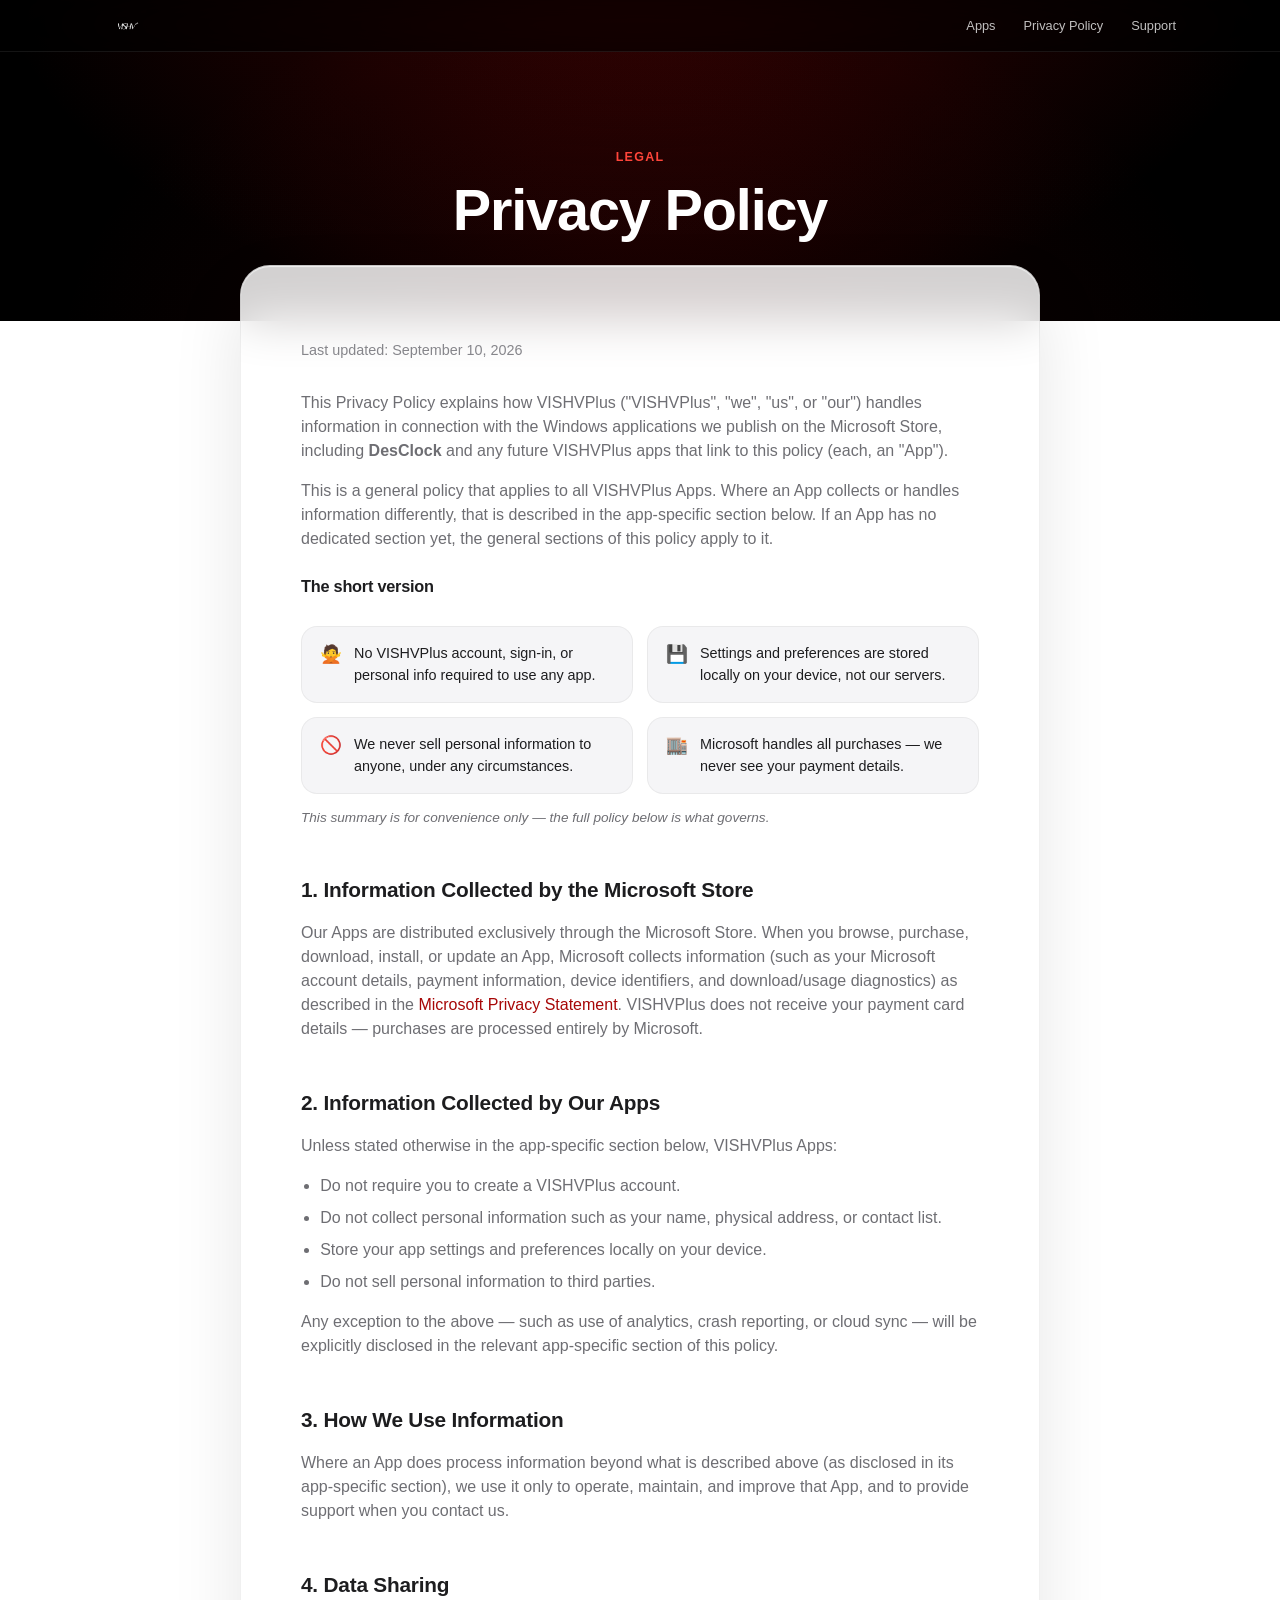
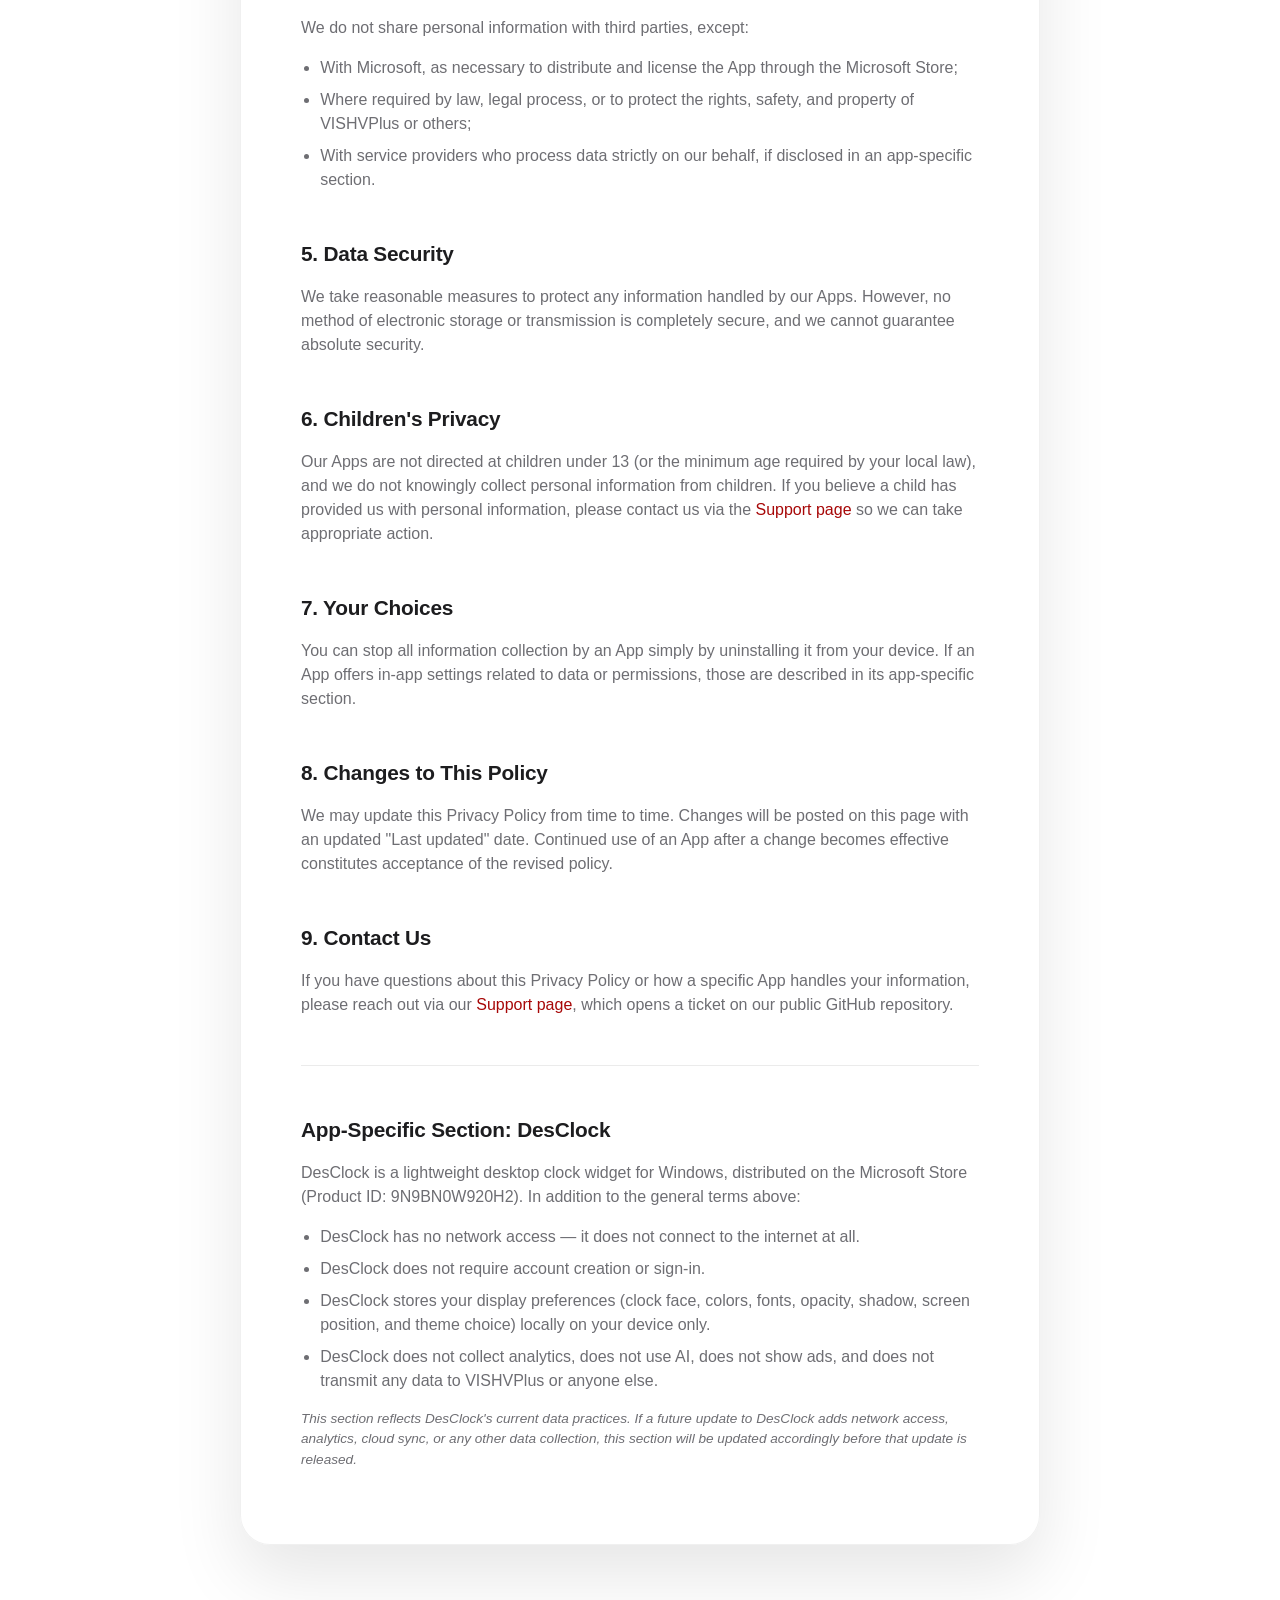
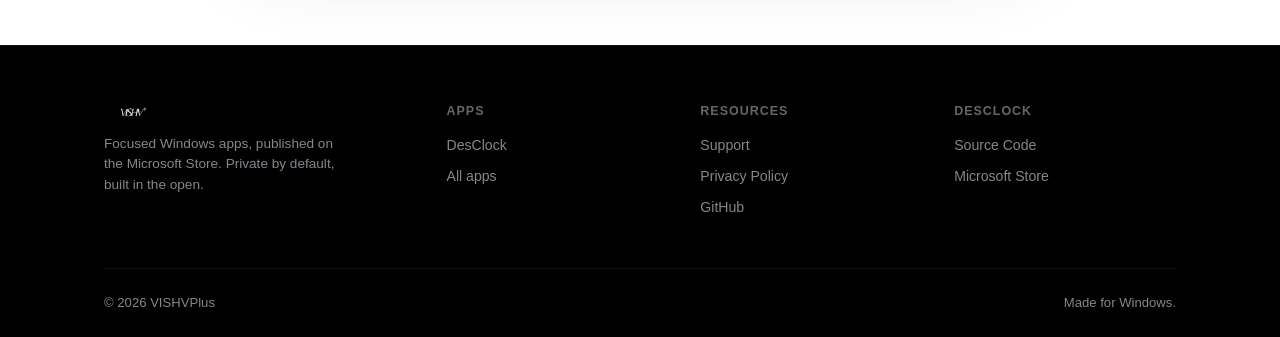
==== privacy-policy.html @ d469d19c "Add more content and scroll/interaction animations across the site Content additions: - Homepage: a " ====
<!DOCTYPE html>
<html lang="en">
<head>
<meta charset="UTF-8">
<meta name="viewport" content="width=device-width, initial-scale=1.0">
<script>document.documentElement.classList.add('js');</script>
<title>Privacy Policy — VISHVPlus</title>
<meta name="description" content="Privacy Policy for VISHVPlus apps on the Microsoft Store, including DesClock.">
<link rel="icon" href="assets/favicon.svg" type="image/svg+xml">
<link rel="stylesheet" href="assets/style.css">
</head>
<body>

<header class="site-header">
  <div class="wrap">
    <a class="brand" href="index.html">
      <img src="assets/logo.png" alt="VISHVPlus">
    </a>
    <nav class="main-nav">
      <a href="index.html#apps">Apps</a>
      <a href="privacy-policy.html">Privacy Policy</a>
      <a href="support.html">Support</a>
    </nav>
  </div>
</header>

<section class="hero-glow hero-simple">
  <div class="wrap">
    <p class="eyebrow">Legal</p>
    <h1 class="display" style="font-size:clamp(2.2rem, 5vw, 3.6rem);">Privacy Policy</h1>
  </div>
</section>

<div class="wrap" style="padding-bottom: 100px;">
  <div class="content-card policy reveal" style="max-width: 800px; margin-left:auto; margin-right:auto;">
  <p class="updated">Last updated: September 10, 2026</p>

  <p>
    This Privacy Policy explains how VISHVPlus ("VISHVPlus", "we", "us", or "our")
    handles information in connection with the Windows applications we publish on the
    Microsoft Store, including <strong>DesClock</strong> and any future VISHVPlus apps
    that link to this policy (each, an "App").
  </p>
  <p>
    This is a general policy that applies to all VISHVPlus Apps. Where an App collects
    or handles information differently, that is described in the app-specific section
    below. If an App has no dedicated section yet, the general sections of this policy
    apply to it.
  </p>

  <h3 style="margin-top:1.4em;">The short version</h3>
  <div class="tldr-grid">
    <div class="tldr-item">
      <span class="tldr-icon">🙅</span>
      <p>No VISHVPlus account, sign-in, or personal info required to use any app.</p>
    </div>
    <div class="tldr-item">
      <span class="tldr-icon">💾</span>
      <p>Settings and preferences are stored locally on your device, not our servers.</p>
    </div>
    <div class="tldr-item">
      <span class="tldr-icon">🚫</span>
      <p>We never sell personal information to anyone, under any circumstances.</p>
    </div>
    <div class="tldr-item">
      <span class="tldr-icon">🏬</span>
      <p>Microsoft handles all purchases — we never see your payment details.</p>
    </div>
  </div>
  <p style="font-size:0.85rem;"><em>This summary is for convenience only — the full policy below is what governs.</em></p>

  <h2>1. Information Collected by the Microsoft Store</h2>
  <p>
    Our Apps are distributed exclusively through the Microsoft Store. When you browse,
    purchase, download, install, or update an App, Microsoft collects information
    (such as your Microsoft account details, payment information, device identifiers,
    and download/usage diagnostics) as described in the
    <a href="https://privacy.microsoft.com/privacystatement" target="_blank" rel="noopener">Microsoft Privacy Statement</a>.
    VISHVPlus does not receive your payment card details — purchases are processed
    entirely by Microsoft.
  </p>

  <h2>2. Information Collected by Our Apps</h2>
  <p>
    Unless stated otherwise in the app-specific section below, VISHVPlus Apps:
  </p>
  <ul class="feature-list">
    <li>Do not require you to create a VISHVPlus account.</li>
    <li>Do not collect personal information such as your name, physical address, or contact list.</li>
    <li>Store your app settings and preferences locally on your device.</li>
    <li>Do not sell personal information to third parties.</li>
  </ul>
  <p>
    Any exception to the above — such as use of analytics, crash reporting, or
    cloud sync — will be explicitly disclosed in the relevant app-specific section
    of this policy.
  </p>

  <h2>3. How We Use Information</h2>
  <p>
    Where an App does process information beyond what is described above (as
    disclosed in its app-specific section), we use it only to operate, maintain,
    and improve that App, and to provide support when you contact us.
  </p>

  <h2>4. Data Sharing</h2>
  <p>
    We do not share personal information with third parties, except:
  </p>
  <ul class="feature-list">
    <li>With Microsoft, as necessary to distribute and license the App through the Microsoft Store;</li>
    <li>Where required by law, legal process, or to protect the rights, safety, and property of VISHVPlus or others;</li>
    <li>With service providers who process data strictly on our behalf, if disclosed in an app-specific section.</li>
  </ul>

  <h2>5. Data Security</h2>
  <p>
    We take reasonable measures to protect any information handled by our Apps.
    However, no method of electronic storage or transmission is completely secure,
    and we cannot guarantee absolute security.
  </p>

  <h2>6. Children's Privacy</h2>
  <p>
    Our Apps are not directed at children under 13 (or the minimum age required by
    your local law), and we do not knowingly collect personal information from
    children. If you believe a child has provided us with personal information,
    please contact us via the <a href="support.html">Support page</a> so we can take
    appropriate action.
  </p>

  <h2>7. Your Choices</h2>
  <p>
    You can stop all information collection by an App simply by uninstalling it
    from your device. If an App offers in-app settings related to data or
    permissions, those are described in its app-specific section.
  </p>

  <h2>8. Changes to This Policy</h2>
  <p>
    We may update this Privacy Policy from time to time. Changes will be posted on
    this page with an updated "Last updated" date. Continued use of an App after a
    change becomes effective constitutes acceptance of the revised policy.
  </p>

  <h2>9. Contact Us</h2>
  <p>
    If you have questions about this Privacy Policy or how a specific App handles
    your information, please reach out via our <a href="support.html">Support page</a>,
    which opens a ticket on our public GitHub repository.
  </p>

  <hr style="margin: 3em 0; border: none; border-top: 1px solid rgba(0,0,0,0.08);">

  <h2 id="DesClock">App-Specific Section: DesClock</h2>
  <p>
    DesClock is a lightweight desktop clock widget for Windows, distributed on the
    Microsoft Store (Product ID: 9N9BN0W920H2). In addition to the general terms above:
  </p>
  <ul class="feature-list">
    <li>DesClock has no network access — it does not connect to the internet at all.</li>
    <li>DesClock does not require account creation or sign-in.</li>
    <li>DesClock stores your display preferences (clock face, colors, fonts, opacity, shadow, screen position, and theme choice) locally on your device only.</li>
    <li>DesClock does not collect analytics, does not use AI, does not show ads, and does not transmit any data to VISHVPlus or anyone else.</li>
  </ul>
  <p style="font-size:0.85rem;">
    <em>This section reflects DesClock's current data practices. If a future update to
    DesClock adds network access, analytics, cloud sync, or any other data collection, this section
    will be updated accordingly before that update is released.</em>
  </p>

  </div>
</div>

<footer class="site-footer">
  <div class="wrap">
    <div class="footer-grid">
      <div class="footer-brand">
        <img src="assets/logo.png" alt="VISHVPlus">
        <p>Focused Windows apps, published on the Microsoft Store. Private by default, built in the open.</p>
      </div>
      <div class="footer-col">
        <h4>Apps</h4>
        <a href="apps/DesClock.html">DesClock</a>
        <a href="index.html#apps">All apps</a>
      </div>
      <div class="footer-col">
        <h4>Resources</h4>
        <a href="support.html">Support</a>
        <a href="privacy-policy.html">Privacy Policy</a>
        <a href="https://github.com/EmeraldWall" target="_blank" rel="noopener">GitHub</a>
      </div>
      <div class="footer-col">
        <h4>DesClock</h4>
        <a href="https://github.com/EmeraldWall/DesClock" target="_blank" rel="noopener">Source Code</a>
        <a href="https://apps.microsoft.com/detail/9N9BN0W920H2?hl=en-us&gl=IN&ocid=pdpshare" target="_blank" rel="noopener">Microsoft Store</a>
      </div>
    </div>
    <div class="footer-bottom">
      <span>&copy; <span id="year"></span> VISHVPlus</span>
      <span>Made for Windows.</span>
    </div>
  </div>
</footer>

<script src="assets/main.js"></script>
</body>
</html>
---- assets/style.css ----
:root {
  --red: #a70707;
  --red-bright: #ff453a;

  --ink: #1d1d1f;
  --ink-soft: #6e6e73;
  --ink-faint: #86868b;

  --bg: #ffffff;
  --bg-soft: #f5f5f7;
  --bg-dark: #000000;
  --bg-dark-soft: #0a0a0a;

  --glass-bg: rgba(255, 255, 255, 0.6);
  --glass-bg-strong: rgba(255, 255, 255, 0.82);
  --glass-bg-on-dark: rgba(255, 255, 255, 0.08);
  --glass-border: rgba(0, 0, 0, 0.06);
  --glass-border-on-dark: rgba(255, 255, 255, 0.14);
  --glass-blur: blur(24px) saturate(160%);
  --glass-sheen: linear-gradient(
    155deg,
    rgba(255, 255, 255, 0.35) 0%,
    rgba(255, 255, 255, 0.06) 22%,
    rgba(255, 255, 255, 0) 45%,
    rgba(255, 255, 255, 0) 78%,
    rgba(255, 255, 255, 0.1) 100%
  );

  --radius-xl: 30px;
  --radius-lg: 22px;
  --radius-md: 16px;
  --radius-sm: 12px;
  --radius-full: 999px;

  --nav-h: 52px;
  --max-width: 1120px;
  --font: -apple-system, BlinkMacSystemFont, "SF Pro Display", "SF Pro Text",
    "Segoe UI", Helvetica, Arial, sans-serif;
  --ease: cubic-bezier(0.4, 0, 0.2, 1);
}

* { box-sizing: border-box; }

html { scroll-behavior: smooth; }

body {
  margin: 0;
  font-family: var(--font);
  color: var(--ink);
  background: var(--bg);
  line-height: 1.5;
  -webkit-font-smoothing: antialiased;
  font-weight: 400;
}

a { color: inherit; text-decoration: none; }

img { max-width: 100%; display: block; }

.wrap {
  max-width: var(--max-width);
  margin: 0 auto;
  padding: 0 24px;
}

/* ---------- Typography ---------- */

h1, h2, h3, h4 { margin: 0; font-weight: 600; letter-spacing: -0.015em; }

h1.display {
  font-size: clamp(2.4rem, 6vw, 4.6rem);
  font-weight: 600;
  letter-spacing: -0.02em;
  line-height: 1.08;
}

h2.headline {
  font-size: clamp(1.8rem, 3.6vw, 2.75rem);
  font-weight: 600;
  letter-spacing: -0.015em;
  line-height: 1.15;
}

h3.subheadline {
  font-size: clamp(1.15rem, 2vw, 1.4rem);
  font-weight: 600;
  letter-spacing: -0.005em;
}

p.eyebrow {
  text-transform: uppercase;
  font-size: 0.78rem;
  font-weight: 600;
  letter-spacing: 0.1em;
  color: var(--red-bright);
  margin: 0 0 12px;
}

p.lede {
  font-size: clamp(1.05rem, 1.6vw, 1.25rem);
  color: var(--ink-soft);
  font-weight: 400;
  line-height: 1.5;
}

.text-center { text-align: center; }

/* ---------- Glass primitives ---------- */

.glass {
  position: relative;
  background: var(--glass-bg);
  -webkit-backdrop-filter: var(--glass-blur);
  backdrop-filter: var(--glass-blur);
  border: 1px solid var(--glass-border);
  box-shadow: 0 1px 1px rgba(255, 255, 255, 0.6) inset, 0 20px 40px rgba(0, 0, 0, 0.06);
}

.on-dark.glass {
  background: var(--glass-bg-on-dark);
  border: 1px solid var(--glass-border-on-dark);
  box-shadow: 0 1px 1px rgba(255, 255, 255, 0.12) inset, 0 20px 40px rgba(0, 0, 0, 0.4);
  color: #fff;
}

.glass-card {
  border-radius: var(--radius-lg);
  padding: 32px;
}

/* Specular sheen overlay for glass surfaces */
.sheen { position: relative; isolation: isolate; overflow: hidden; }
.sheen::before {
  content: "";
  position: absolute;
  inset: 0;
  background: var(--glass-sheen);
  pointer-events: none;
  z-index: 1;
}
.sheen > * { position: relative; z-index: 2; }

/* ---------- Nav (flush, dark, always-legible glass bar) ---------- */

.site-header {
  position: fixed;
  top: 0;
  left: 0;
  right: 0;
  z-index: 100;
  height: var(--nav-h);
  background: rgba(0, 0, 0, 0.68);
  -webkit-backdrop-filter: var(--glass-blur);
  backdrop-filter: var(--glass-blur);
  border-bottom: 1px solid rgba(255, 255, 255, 0.08);
}

.site-header .wrap {
  height: 100%;
  display: flex;
  align-items: center;
  justify-content: space-between;
  gap: 24px;
}

.brand { display: flex; align-items: center; }
.brand img {
  height: 16px;
  width: auto;
  filter: brightness(0) invert(1);
  opacity: 0.95;
}

nav.main-nav { display: flex; gap: 28px; align-items: center; flex-wrap: wrap; }

nav.main-nav a {
  color: rgba(255, 255, 255, 0.75);
  font-weight: 400;
  font-size: 0.8rem;
  transition: color 0.15s var(--ease);
}

nav.main-nav a:hover { color: #fff; }

/* ---------- Buttons ---------- */

.btn {
  display: inline-flex;
  align-items: center;
  justify-content: center;
  gap: 8px;
  padding: 12px 24px;
  border-radius: var(--radius-full);
  font-weight: 500;
  font-size: 0.95rem;
  border: none;
  cursor: pointer;
  transition: transform 0.15s var(--ease), background 0.15s var(--ease), border-color 0.15s var(--ease);
  white-space: nowrap;
}

.btn:hover { text-decoration: none; }

.btn-primary {
  background: var(--red-bright);
  color: #fff;
}

.btn-primary:hover { background: var(--red); }

.btn-glass {
  position: relative;
  overflow: hidden;
  background: var(--glass-bg-on-dark);
  color: #fff;
  border: 1px solid var(--glass-border-on-dark);
  -webkit-backdrop-filter: var(--glass-blur);
  backdrop-filter: var(--glass-blur);
}

.btn-glass::before {
  content: "";
  position: absolute;
  inset: 0;
  background: var(--glass-sheen);
  pointer-events: none;
}

.btn-glass span { position: relative; }

.btn-glass:hover { background: rgba(255, 255, 255, 0.15); }

.btn-outline {
  background: transparent;
  color: var(--ink);
  border: 1px solid rgba(0, 0, 0, 0.15);
}

.btn-outline:hover { border-color: rgba(0, 0, 0, 0.35); }

.btn-outline-on-dark {
  background: transparent;
  color: #fff;
  border: 1px solid rgba(255, 255, 255, 0.3);
}

.btn-outline-on-dark:hover { border-color: rgba(255, 255, 255, 0.6); }

.btn-dark {
  background: #1d1d1f;
  color: #fff;
}

.btn-dark:hover { background: #000; }

.btn-row { display: flex; gap: 16px; flex-wrap: wrap; align-items: center; }

.badge-link img { height: 44px; width: auto; }

/* ---------- Hero: restrained single-hue glow on black, Apple product-page style ---------- */

.hero-glow {
  position: relative;
  overflow: hidden;
  color: #fff;
  background: var(--bg-dark);
}

.hero-glow::before {
  content: "";
  position: absolute;
  inset: -15% -5%;
  background:
    radial-gradient(ellipse 1100px 700px at 50% -10%, rgba(167, 7, 7, 0.35), transparent 60%),
    radial-gradient(ellipse 900px 600px at 50% 100%, rgba(167, 7, 7, 0.14), transparent 65%);
  transform: translateY(var(--parallax-y, 0px));
  pointer-events: none;
}

.hero-glow .wrap { position: relative; z-index: 1; }

.hero-glow.hero-app { padding: calc(var(--nav-h) + 96px) 0 90px; }
.hero-glow.hero-home { padding: calc(var(--nav-h) + 120px) 0 110px; text-align: center; }
.hero-glow.hero-simple { padding: calc(var(--nav-h) + 96px) 0 80px; text-align: center; }

.hero-logo {
  height: 46px;
  width: auto;
  margin: 0 auto 32px;
  filter: brightness(0) invert(1);
  opacity: 0.92;
}

.hero-icon {
  width: 104px;
  height: 104px;
  border-radius: 24px;
  margin-bottom: 28px;
  box-shadow: 0 24px 60px rgba(0, 0, 0, 0.5);
}

.pill {
  display: inline-flex;
  align-items: center;
  background: var(--glass-bg-on-dark);
  border: 1px solid var(--glass-border-on-dark);
  -webkit-backdrop-filter: var(--glass-blur);
  backdrop-filter: var(--glass-blur);
  border-radius: 999px;
  padding: 6px 14px;
  font-size: 0.78rem;
  font-weight: 500;
  color: rgba(255, 255, 255, 0.85);
  margin: 4px 6px 4px 0;
}

/* ---------- Sections ---------- */

section { padding: 96px 0; }
section.section-soft { background: var(--bg-soft); }
section.section-white { background: var(--bg); }

section.section-dark {
  background: var(--bg-dark-soft);
  color: #fff;
}

.section-head { text-align: center; max-width: 620px; margin: 0 auto 52px; }
.section-head h2 { margin-bottom: 14px; }
.section-head p { margin: 0; }

/* ---------- Grids / cards ---------- */

.app-grid {
  display: grid;
  grid-template-columns: repeat(auto-fill, minmax(300px, 1fr));
  gap: 20px;
}

.app-card {
  position: relative;
  border-radius: var(--radius-lg);
  padding: 34px;
  display: flex;
  flex-direction: column;
  gap: 14px;
  background: var(--bg-soft);
  border: 1px solid rgba(0, 0, 0, 0.05);
  transition: transform 0.25s var(--ease), box-shadow 0.25s var(--ease);
}

.app-card:hover {
  transform: translateY(-2px);
  box-shadow: 0 24px 48px rgba(0, 0, 0, 0.08);
}

.app-card .app-icon {
  width: 56px;
  height: 56px;
  border-radius: var(--radius-md);
  overflow: hidden;
  box-shadow: 0 6px 16px rgba(0, 0, 0, 0.12);
}

.app-card h3 { font-size: 1.25rem; }
.app-card p { margin: 0; color: var(--ink-soft); flex-grow: 1; }

.app-card .card-actions {
  display: flex;
  align-items: center;
  gap: 16px;
  flex-wrap: wrap;
  margin-top: 4px;
}

.app-card .card-actions a:not(.badge-link) {
  font-weight: 500;
  color: var(--red);
  font-size: 0.92rem;
}

.app-card-more {
  border-radius: var(--radius-lg);
  border: 1px dashed rgba(0, 0, 0, 0.12);
  display: flex;
  align-items: center;
  justify-content: center;
  color: var(--ink-faint);
  font-weight: 500;
  padding: 34px;
  text-align: center;
}

.feature-grid {
  display: grid;
  grid-template-columns: repeat(auto-fit, minmax(320px, 1fr));
  gap: 1px;
  background: rgba(0, 0, 0, 0.06);
  border: 1px solid rgba(0, 0, 0, 0.06);
  border-radius: var(--radius-lg);
  overflow: hidden;
}

.feature-tile {
  padding: 34px 30px;
  background: var(--bg);
}

.feature-tile .feature-icon {
  width: 40px;
  height: 40px;
  display: flex;
  align-items: center;
  justify-content: center;
  font-size: 1.35rem;
  margin-bottom: 18px;
}

.feature-tile h3 { font-size: 1.05rem; margin-bottom: 8px; font-weight: 600; }
.feature-tile p { margin: 0; color: var(--ink-soft); font-size: 0.94rem; }

.spec-grid {
  display: grid;
  grid-template-columns: repeat(auto-fit, minmax(200px, 1fr));
  gap: 1px;
  background: rgba(255, 255, 255, 0.08);
  border-radius: var(--radius-lg);
  overflow: hidden;
}

.spec-grid .spec-item {
  background: var(--bg-dark-soft);
  padding: 24px;
}

.spec-grid .spec-item .k {
  font-size: 0.76rem;
  text-transform: uppercase;
  letter-spacing: 0.08em;
  color: var(--ink-faint);
  margin-bottom: 6px;
}

.spec-grid .spec-item .v {
  font-size: 1.02rem;
  font-weight: 500;
  color: #fff;
}

.callout {
  border-radius: var(--radius-md);
  padding: 18px 22px;
  margin: 24px 0;
  font-size: 0.92rem;
}

.callout.on-light {
  background: var(--bg-soft);
  border: 1px solid rgba(0, 0, 0, 0.06);
  color: var(--ink-soft);
}

.callout.on-light strong { color: var(--ink); }

/* ---------- Policy / long-form content ---------- */

.content-card {
  position: relative;
  border-radius: var(--radius-xl);
  background: var(--glass-bg-strong);
  -webkit-backdrop-filter: var(--glass-blur);
  backdrop-filter: var(--glass-blur);
  border: 1px solid rgba(0, 0, 0, 0.06);
  box-shadow: 0 1px 1px rgba(255, 255, 255, 0.7) inset, 0 30px 70px rgba(0, 0, 0, 0.1);
  padding: clamp(28px, 5vw, 60px);
  margin-top: -56px;
  z-index: 2;
}

ul.feature-list { padding-left: 1.2em; }
ul.feature-list li { margin-bottom: 8px; }

.policy h2 { margin-top: 2.2em; font-size: 1.3rem; letter-spacing: -0.01em; font-weight: 600; }
.policy h3 { margin-top: 1.6em; font-size: 1.02rem; font-weight: 600; }
.policy p, .policy li { color: var(--ink-soft); }
.policy .updated { color: var(--ink-faint); font-size: 0.9rem; margin-bottom: 2em; }
.policy a { color: var(--red); font-weight: 500; }

/* ---------- Support form ---------- */

form.support-form {
  display: grid;
  gap: 18px;
  max-width: 620px;
  margin: 0 auto;
}

form.support-form label {
  display: block;
  font-weight: 500;
  margin-bottom: 6px;
  font-size: 0.88rem;
  color: var(--ink-soft);
}

form.support-form input,
form.support-form select,
form.support-form textarea {
  width: 100%;
  padding: 12px 16px;
  border: 1px solid rgba(0, 0, 0, 0.12);
  border-radius: var(--radius-sm);
  font: inherit;
  background: rgba(255, 255, 255, 0.7);
  color: var(--ink);
}

form.support-form input:focus,
form.support-form select:focus,
form.support-form textarea:focus {
  outline: 2px solid var(--red-bright);
  outline-offset: 1px;
}

form.support-form textarea { min-height: 140px; resize: vertical; }

.faq-item { margin-bottom: 24px; }
.faq-item h3 { margin: 0 0 6px; font-size: 1rem; font-weight: 600; }
.faq-item p { margin: 0; color: var(--ink-soft); }

/* ---------- Footer ---------- */

footer.site-footer {
  background: var(--bg-dark);
  color: var(--ink-faint);
  padding: 56px 0 24px;
  font-size: 0.8rem;
  border-top: 1px solid rgba(255, 255, 255, 0.08);
}

/* ---------- Scroll reveal ---------- */

/* Only hide .reveal content once JS (added via a blocking inline script in
   <head>) confirms it can actually reveal it again — otherwise content would
   stay invisible forever for no-JS / JS-blocked visitors. */
html.js .reveal {
  opacity: 0;
  transform: translateY(28px);
  transition: opacity 0.7s var(--ease), transform 0.7s var(--ease);
  transition-delay: var(--reveal-delay, 0s);
}

html.js .reveal.in-view { opacity: 1; transform: none; }

@media (prefers-reduced-motion: reduce) {
  html.js .reveal { opacity: 1; transform: none; transition: none; }
}

/* ---------- Feature ticker ---------- */

.ticker {
  overflow: hidden;
  border-top: 1px solid rgba(255, 255, 255, 0.08);
  border-bottom: 1px solid rgba(255, 255, 255, 0.08);
  background: var(--bg-dark);
  padding: 18px 0;
}

.ticker-track {
  display: flex;
  gap: 48px;
  width: max-content;
  animation: tickerScroll 28s linear infinite;
}

.ticker-track span {
  color: rgba(255, 255, 255, 0.55);
  font-size: 0.85rem;
  font-weight: 500;
  letter-spacing: 0.02em;
  white-space: nowrap;
}

.ticker-track span strong { color: rgba(255, 255, 255, 0.9); font-weight: 600; }

@keyframes tickerScroll {
  from { transform: translateX(0); }
  to { transform: translateX(-50%); }
}

@media (prefers-reduced-motion: reduce) {
  .ticker-track { animation: none; }
}

/* ---------- Stat grid ---------- */

.stat-grid {
  display: grid;
  grid-template-columns: repeat(auto-fit, minmax(160px, 1fr));
  gap: 1px;
  background: rgba(0, 0, 0, 0.06);
  border: 1px solid rgba(0, 0, 0, 0.06);
  border-radius: var(--radius-lg);
  overflow: hidden;
}

.stat-tile {
  background: var(--bg);
  padding: 32px 24px;
  text-align: center;
}

.stat-num {
  display: block;
  font-size: clamp(2rem, 4vw, 2.6rem);
  font-weight: 600;
  letter-spacing: -0.02em;
  color: var(--red);
}

.stat-label {
  display: block;
  margin-top: 6px;
  font-size: 0.85rem;
  color: var(--ink-soft);
}

/* ---------- How it works / steps ---------- */

.steps-grid {
  display: grid;
  grid-template-columns: repeat(auto-fit, minmax(220px, 1fr));
  gap: 28px;
  counter-reset: step;
}

.step { position: relative; padding-left: 4px; }

.step .step-num {
  display: inline-flex;
  align-items: center;
  justify-content: center;
  width: 34px;
  height: 34px;
  border-radius: 50%;
  background: var(--red);
  color: #fff;
  font-weight: 600;
  font-size: 0.95rem;
  margin-bottom: 16px;
}

.step h3 { font-size: 1.02rem; margin-bottom: 6px; font-weight: 600; }
.step p { margin: 0; color: var(--ink-soft); font-size: 0.94rem; }

/* ---------- Live clock demo ---------- */

.clock-demo {
  display: flex;
  align-items: center;
  justify-content: center;
  gap: clamp(24px, 5vw, 56px);
  flex-wrap: wrap;
  padding: 40px;
  border-radius: var(--radius-xl);
  background: var(--glass-bg-on-dark);
  border: 1px solid var(--glass-border-on-dark);
  -webkit-backdrop-filter: var(--glass-blur);
  backdrop-filter: var(--glass-blur);
}

.clock-analog {
  width: clamp(140px, 22vw, 180px);
  height: clamp(140px, 22vw, 180px);
}

.clock-analog .dial {
  fill: rgba(255, 255, 255, 0.03);
  stroke: rgba(255, 255, 255, 0.35);
  stroke-width: 2;
}

.clock-analog .tick { stroke: rgba(255, 255, 255, 0.35); stroke-width: 2; }
.clock-analog .tick.major { stroke: rgba(255, 255, 255, 0.6); stroke-width: 3; }

.clock-analog .hand {
  stroke-linecap: round;
  transform-origin: 100px 100px;
  transition: transform 0.25s cubic-bezier(0.4, 2, 0.4, 1);
}

.clock-analog .hand-hour { stroke: #fff; stroke-width: 6; }
.clock-analog .hand-minute { stroke: #fff; stroke-width: 4; }
.clock-analog .hand-second { stroke: var(--red-bright); stroke-width: 2; }
.clock-analog .pivot { fill: var(--red-bright); }

.clock-demo-digital { text-align: center; }

.clock-time {
  font-size: clamp(2rem, 5vw, 2.8rem);
  font-weight: 600;
  font-variant-numeric: tabular-nums;
  letter-spacing: -0.01em;
  color: #fff;
}

.clock-date {
  margin-top: 6px;
  font-size: 0.9rem;
  color: rgba(255, 255, 255, 0.55);
}

.clock-caption {
  text-align: center;
  font-size: 0.85rem;
  color: var(--ink-faint);
  margin-top: 18px;
}

/* ---------- TL;DR summary ---------- */

.tldr-grid {
  display: grid;
  grid-template-columns: repeat(auto-fit, minmax(220px, 1fr));
  gap: 14px;
  margin: 28px 0 8px;
}

.tldr-item {
  display: flex;
  gap: 12px;
  align-items: flex-start;
  padding: 16px 18px;
  border-radius: var(--radius-md);
  background: var(--bg-soft);
  border: 1px solid rgba(0, 0, 0, 0.05);
}

.tldr-item .tldr-icon { font-size: 1.1rem; line-height: 1.3; }
.tldr-item p { margin: 0; font-size: 0.9rem; color: var(--ink); }

/* ---------- Footer ---------- */

.footer-grid {
  display: grid;
  grid-template-columns: 1.4fr repeat(3, 1fr);
  gap: 32px;
  padding-bottom: 40px;
}

.footer-brand img { height: 20px; filter: brightness(0) invert(1); opacity: 0.9; margin-bottom: 12px; }
.footer-brand p { color: var(--ink-faint); font-size: 0.85rem; max-width: 240px; margin: 0; }

.footer-col h4 {
  font-size: 0.78rem;
  text-transform: uppercase;
  letter-spacing: 0.08em;
  color: rgba(255, 255, 255, 0.4);
  font-weight: 600;
  margin-bottom: 14px;
}

.footer-col a {
  display: block;
  color: var(--ink-faint);
  font-size: 0.88rem;
  margin-bottom: 10px;
  transition: color 0.15s var(--ease);
}

.footer-col a:hover { color: #fff; }

.footer-bottom {
  border-top: 1px solid rgba(255, 255, 255, 0.08);
  padding-top: 24px;
  display: flex;
  justify-content: space-between;
  flex-wrap: wrap;
  gap: 12px;
  font-size: 0.82rem;
  color: var(--ink-faint);
}

@media (max-width: 780px) {
  .footer-grid { grid-template-columns: 1fr 1fr; }
}

@media (max-width: 480px) {
  .footer-grid { grid-template-columns: 1fr; }
}

@media (max-width: 680px) {
  section { padding: 64px 0; }
  .hero-glow.hero-home { padding: calc(var(--nav-h) + 64px) 0 72px; }
  .hero-glow.hero-app { padding: calc(var(--nav-h) + 56px) 0 64px; }
  .hero-glow.hero-simple { padding: calc(var(--nav-h) + 56px) 0 56px; }
  .content-card { margin-top: -32px; }
  nav.main-nav { gap: 16px; }
  .clock-demo { padding: 28px; gap: 24px; }
  .footer-bottom { flex-direction: column; text-align: center; }
}
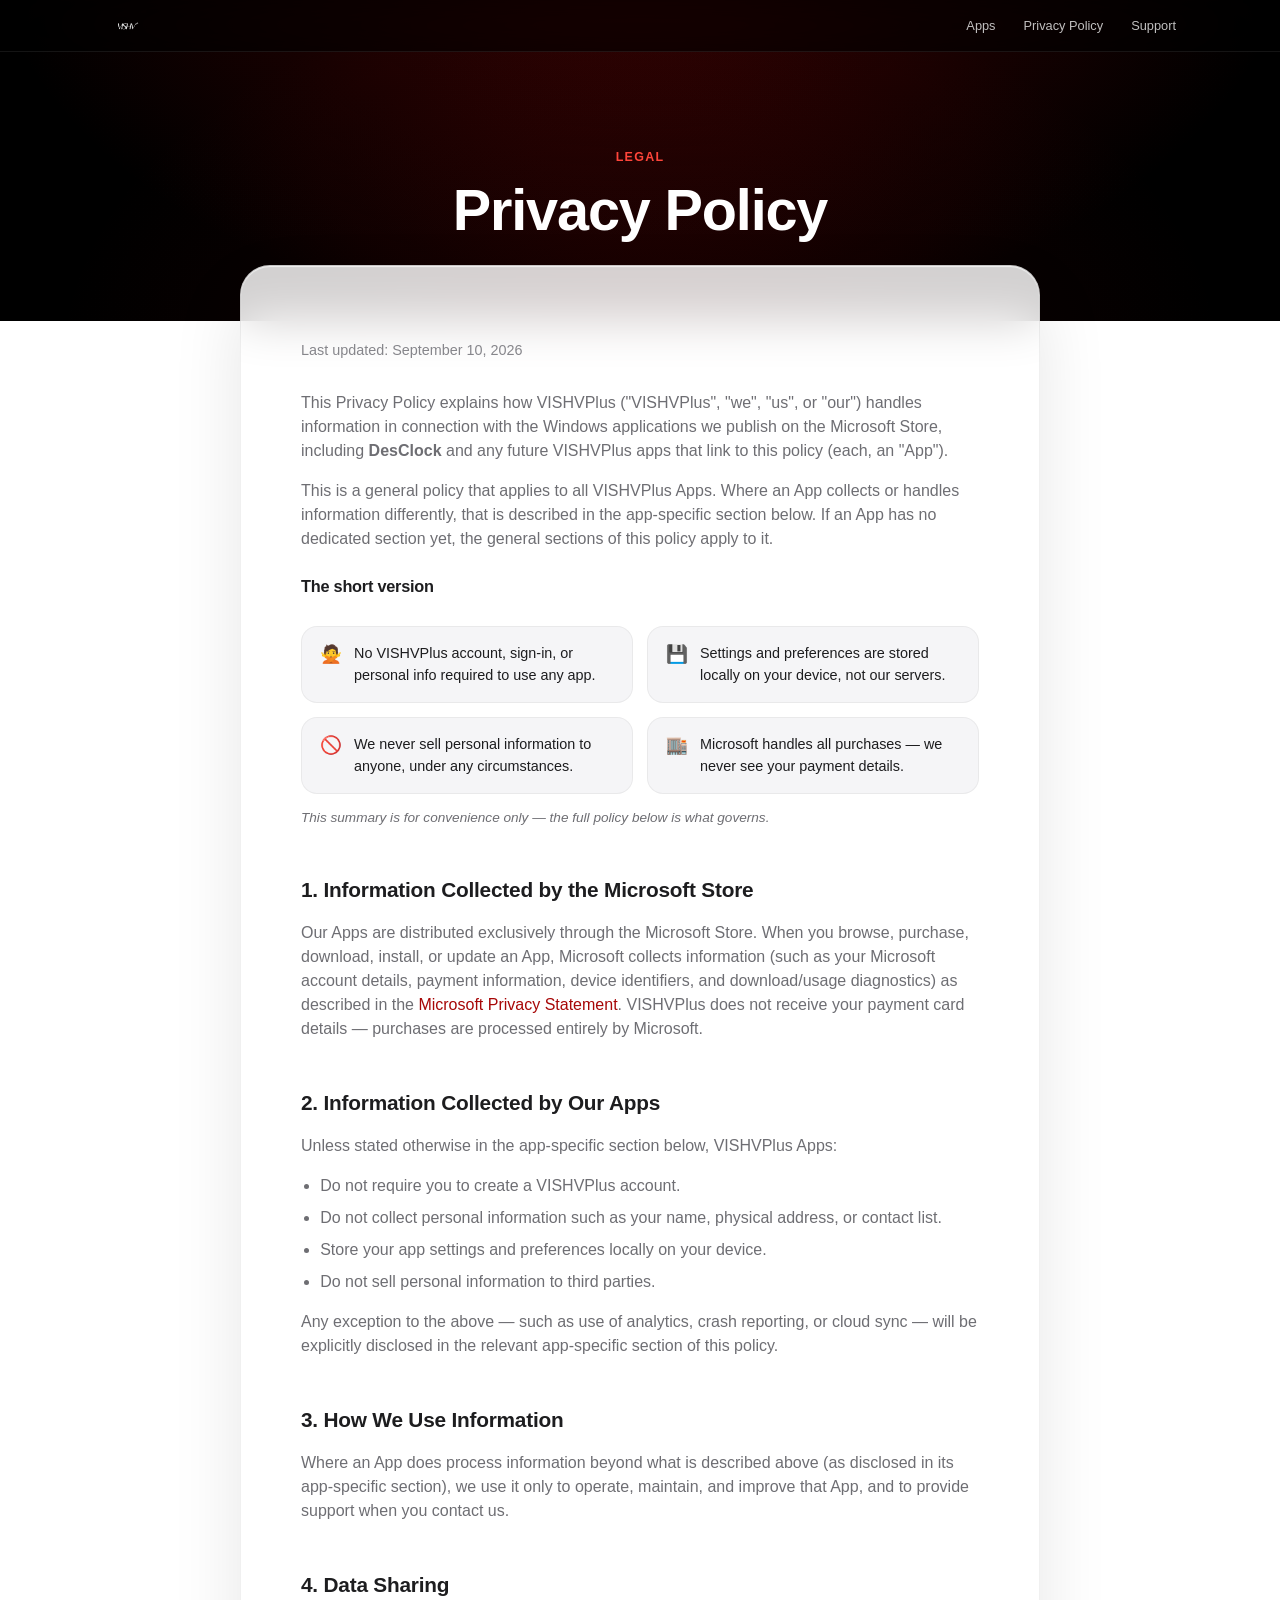
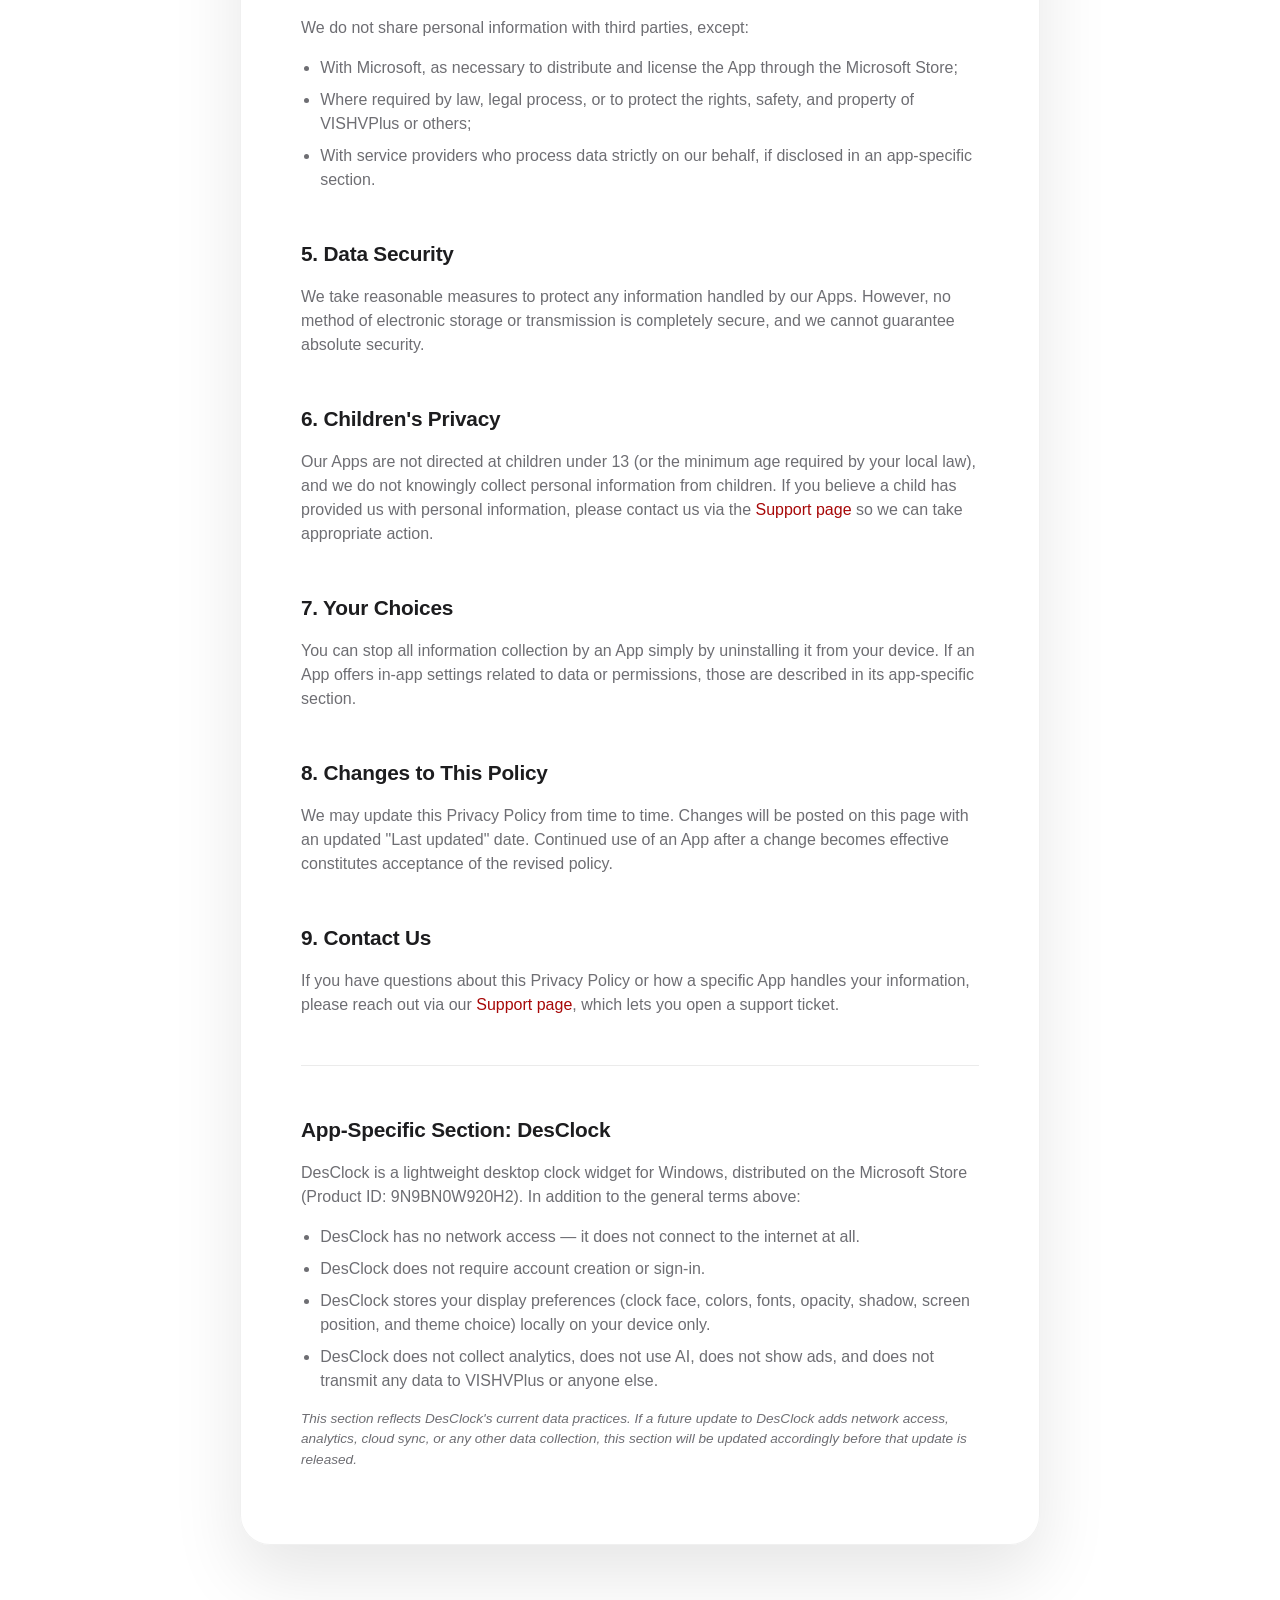
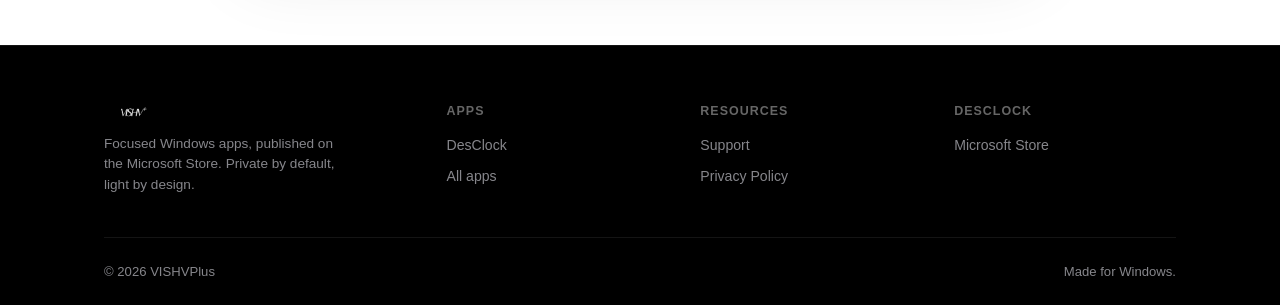
==== commit 8da018b1: "Remove GitHub and open-source references from the site App source code is private, so drop the "View" ====
--- a/privacy-policy.html
+++ b/privacy-policy.html
@@ -147,7 +147,7 @@
   <p>
     If you have questions about this Privacy Policy or how a specific App handles
     your information, please reach out via our <a href="support.html">Support page</a>,
-    which opens a ticket on our public GitHub repository.
+    which lets you open a support ticket.
   </p>
 
   <hr style="margin: 3em 0; border: none; border-top: 1px solid rgba(0,0,0,0.08);">
@@ -177,7 +177,7 @@
     <div class="footer-grid">
       <div class="footer-brand">
         <img src="assets/logo.png" alt="VISHVPlus">
-        <p>Focused Windows apps, published on the Microsoft Store. Private by default, built in the open.</p>
+        <p>Focused Windows apps, published on the Microsoft Store. Private by default, light by design.</p>
       </div>
       <div class="footer-col">
         <h4>Apps</h4>
@@ -188,11 +188,9 @@
         <h4>Resources</h4>
         <a href="support.html">Support</a>
         <a href="privacy-policy.html">Privacy Policy</a>
-        <a href="https://github.com/EmeraldWall" target="_blank" rel="noopener">GitHub</a>
       </div>
       <div class="footer-col">
         <h4>DesClock</h4>
-        <a href="https://github.com/EmeraldWall/DesClock" target="_blank" rel="noopener">Source Code</a>
         <a href="https://apps.microsoft.com/detail/9N9BN0W920H2?hl=en-us&gl=IN&ocid=pdpshare" target="_blank" rel="noopener">Microsoft Store</a>
       </div>
     </div>
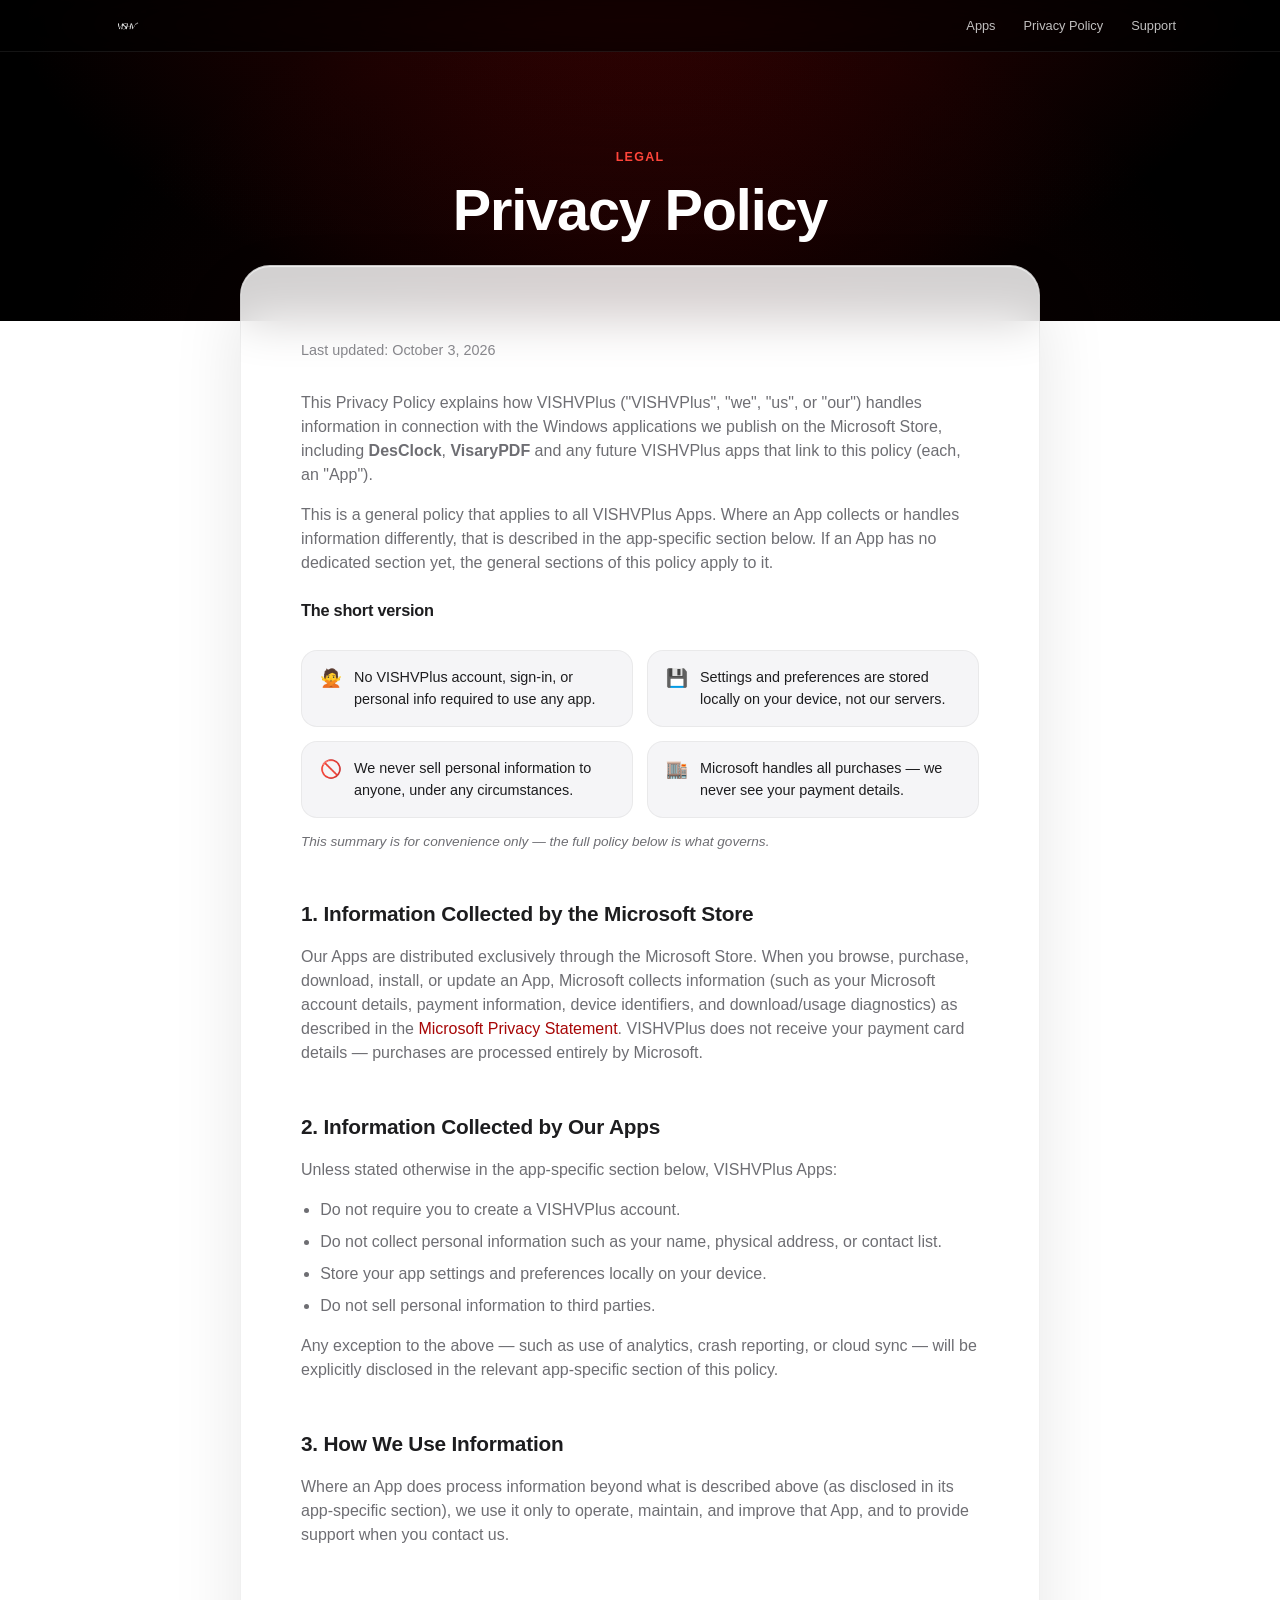
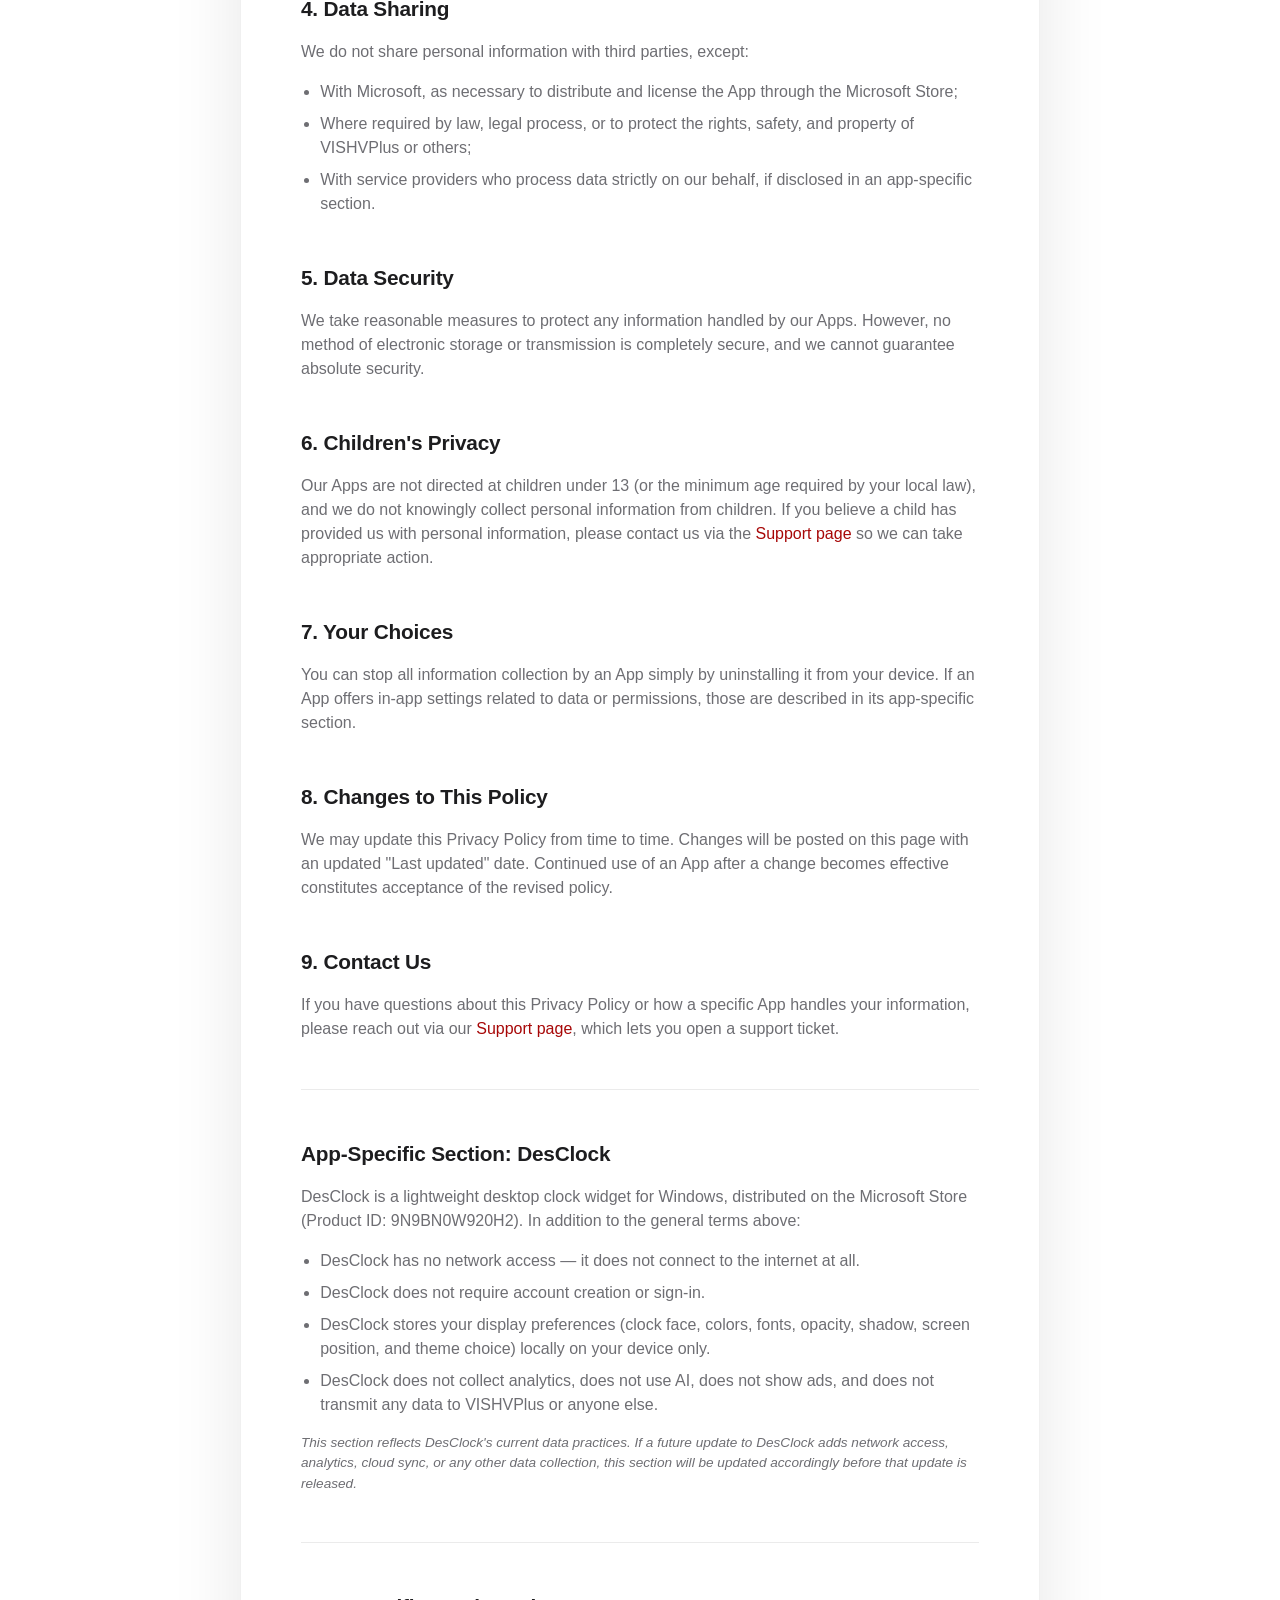
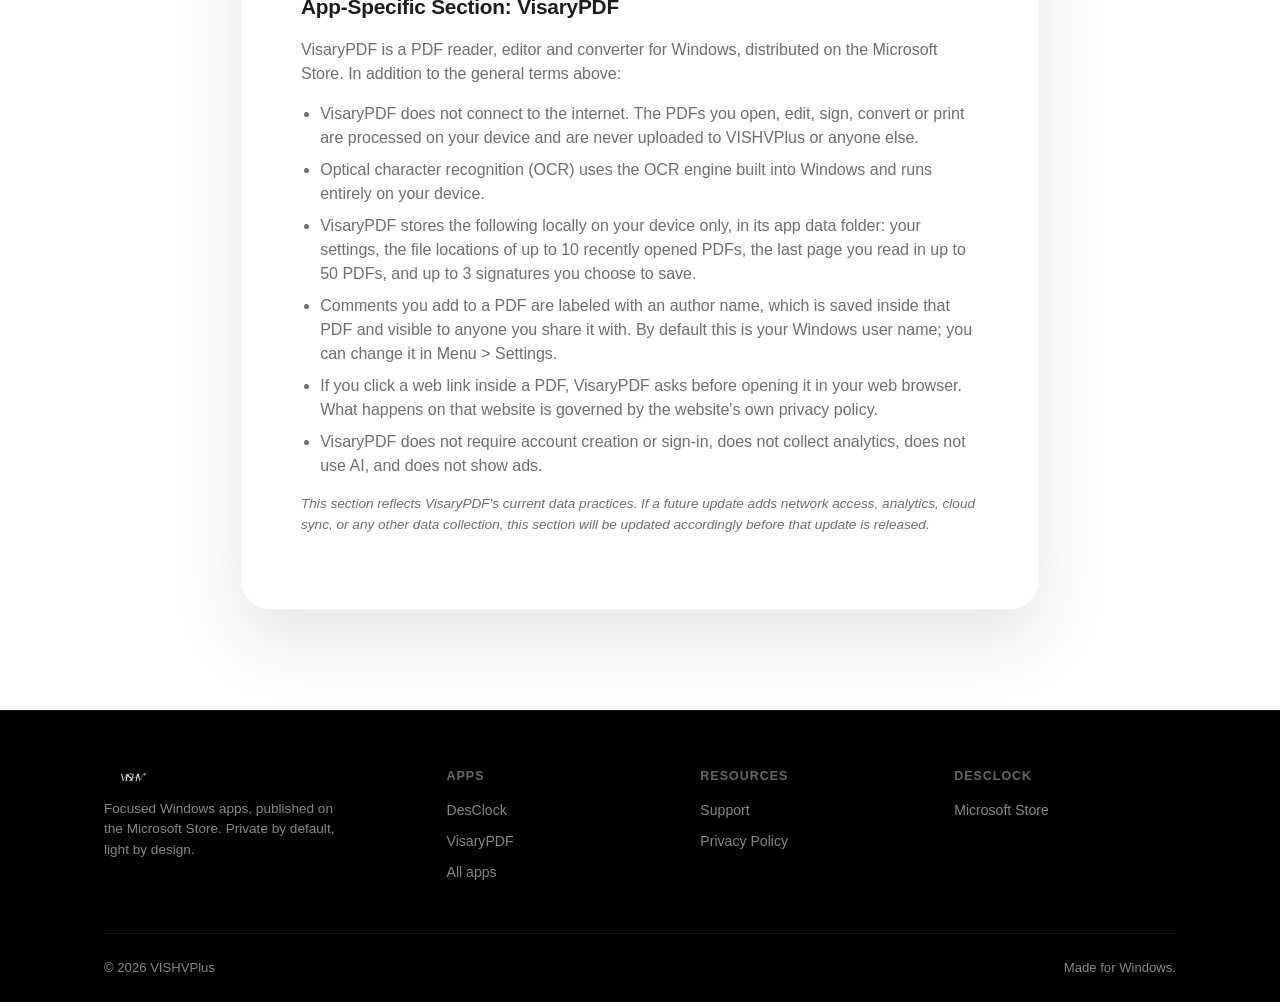
==== commit f667bafc: "Add VisaryPDF to the website New app page (features, an animated OCR illustration, stats, getting st" ====
--- a/privacy-policy.html
+++ b/privacy-policy.html
@@ -5,7 +5,7 @@
 <meta name="viewport" content="width=device-width, initial-scale=1.0">
 <script>document.documentElement.classList.add('js');</script>
 <title>Privacy Policy — VISHVPlus</title>
-<meta name="description" content="Privacy Policy for VISHVPlus apps on the Microsoft Store, including DesClock.">
+<meta name="description" content="Privacy Policy for VISHVPlus apps on the Microsoft Store, including DesClock and VisaryPDF.">
 <link rel="icon" href="assets/favicon.svg" type="image/svg+xml">
 <link rel="stylesheet" href="assets/style.css">
 </head>
@@ -33,12 +33,12 @@
 
 <div class="wrap" style="padding-bottom: 100px;">
   <div class="content-card policy reveal" style="max-width: 800px; margin-left:auto; margin-right:auto;">
-  <p class="updated">Last updated: September 10, 2026</p>
+  <p class="updated">Last updated: October 3, 2026</p>
 
   <p>
     This Privacy Policy explains how VISHVPlus ("VISHVPlus", "we", "us", or "our")
     handles information in connection with the Windows applications we publish on the
-    Microsoft Store, including <strong>DesClock</strong> and any future VISHVPlus apps
+    Microsoft Store, including <strong>DesClock</strong>, <strong>VisaryPDF</strong> and any future VISHVPlus apps
     that link to this policy (each, an "App").
   </p>
   <p>
@@ -169,6 +169,27 @@
     will be updated accordingly before that update is released.</em>
   </p>
 
+  <hr style="margin: 3em 0; border: none; border-top: 1px solid rgba(0,0,0,0.08);">
+
+  <h2 id="VisaryPDF">App-Specific Section: VisaryPDF</h2>
+  <p>
+    VisaryPDF is a PDF reader, editor and converter for Windows, distributed on the
+    Microsoft Store. In addition to the general terms above:
+  </p>
+  <ul class="feature-list">
+    <li>VisaryPDF does not connect to the internet. The PDFs you open, edit, sign, convert or print are processed on your device and are never uploaded to VISHVPlus or anyone else.</li>
+    <li>Optical character recognition (OCR) uses the OCR engine built into Windows and runs entirely on your device.</li>
+    <li>VisaryPDF stores the following locally on your device only, in its app data folder: your settings, the file locations of up to 10 recently opened PDFs, the last page you read in up to 50 PDFs, and up to 3 signatures you choose to save.</li>
+    <li>Comments you add to a PDF are labeled with an author name, which is saved inside that PDF and visible to anyone you share it with. By default this is your Windows user name; you can change it in Menu &gt; Settings.</li>
+    <li>If you click a web link inside a PDF, VisaryPDF asks before opening it in your web browser. What happens on that website is governed by the website's own privacy policy.</li>
+    <li>VisaryPDF does not require account creation or sign-in, does not collect analytics, does not use AI, and does not show ads.</li>
+  </ul>
+  <p style="font-size:0.85rem;">
+    <em>This section reflects VisaryPDF's current data practices. If a future update adds network access,
+    analytics, cloud sync, or any other data collection, this section will be updated accordingly before that
+    update is released.</em>
+  </p>
+
   </div>
 </div>
 
@@ -182,6 +203,7 @@
       <div class="footer-col">
         <h4>Apps</h4>
         <a href="apps/DesClock.html">DesClock</a>
+        <a href="apps/VisaryPDF.html">VisaryPDF</a>
         <a href="index.html#apps">All apps</a>
       </div>
       <div class="footer-col">
--- a/assets/style.css
+++ b/assets/style.css
@@ -295,8 +295,8 @@
   width: 104px;
   height: 104px;
   border-radius: 24px;
-  margin-bottom: 28px;
-  box-shadow: 0 24px 60px rgba(0, 0, 0, 0.5);
+  margin: 0 auto 28px;
+  filter: drop-shadow(0 16px 40px rgba(0, 0, 0, 0.5));
 }
 
 .pill {
@@ -314,6 +314,15 @@
   margin: 4px 6px 4px 0;
 }
 
+.pill.pill-soon {
+  margin: 0;
+  background: rgba(167, 7, 7, 0.07);
+  border: 1px solid rgba(167, 7, 7, 0.18);
+  color: var(--red);
+  -webkit-backdrop-filter: none;
+  backdrop-filter: none;
+}
+
 /* ---------- Sections ---------- */
 
 section { padding: 96px 0; }
@@ -359,7 +368,7 @@
   height: 56px;
   border-radius: var(--radius-md);
   overflow: hidden;
-  box-shadow: 0 6px 16px rgba(0, 0, 0, 0.12);
+  filter: drop-shadow(0 6px 12px rgba(0, 0, 0, 0.15));
 }
 
 .app-card h3 { font-size: 1.25rem; }
@@ -717,6 +726,93 @@
   margin-top: 18px;
 }
 
+/* ---------- OCR "make searchable" illustration ---------- */
+
+.ocr-demo {
+  display: flex;
+  align-items: center;
+  gap: clamp(28px, 6vw, 72px);
+  flex-wrap: wrap;
+  justify-content: center;
+  padding: clamp(28px, 5vw, 48px);
+  border-radius: var(--radius-xl);
+  background: var(--glass-bg-on-dark);
+  border: 1px solid var(--glass-border-on-dark);
+  -webkit-backdrop-filter: var(--glass-blur);
+  backdrop-filter: var(--glass-blur);
+}
+
+.ocr-page {
+  position: relative;
+  overflow: hidden;
+  width: 200px;
+  height: 260px;
+  flex-shrink: 0;
+  padding: 36px 24px;
+  border-radius: 10px;
+  background: #f4f1ea;
+  box-shadow: 0 24px 50px rgba(0, 0, 0, 0.45);
+  display: flex;
+  flex-direction: column;
+  gap: 14px;
+}
+
+.ocr-line {
+  display: block;
+  height: 8px;
+  border-radius: 4px;
+  background: #8a8478;
+  filter: blur(1.5px);
+  animation: ocrSharpen 4s var(--ease) infinite;
+}
+
+.ocr-line:nth-of-type(2) { animation-delay: 0.25s; }
+.ocr-line:nth-of-type(3) { animation-delay: 0.5s; }
+.ocr-line:nth-of-type(4) { animation-delay: 0.75s; }
+.ocr-line:nth-of-type(5) { animation-delay: 1s; }
+.ocr-line:nth-of-type(6) { animation-delay: 1.25s; }
+.ocr-line:nth-of-type(7) { animation-delay: 1.5s; }
+
+.ocr-line.hit { animation-name: ocrSharpenHit; }
+
+.ocr-scan {
+  position: absolute;
+  left: 0;
+  right: 0;
+  top: 0;
+  height: 3px;
+  background: var(--red-bright);
+  box-shadow: 0 0 18px 4px rgba(255, 69, 58, 0.55);
+  animation: ocrScan 4s var(--ease) infinite;
+}
+
+.ocr-copy { flex: 1 1 320px; max-width: 460px; }
+.ocr-copy .headline { margin-bottom: 14px; }
+
+@keyframes ocrScan {
+  0% { transform: translateY(0); opacity: 0; }
+  8% { opacity: 1; }
+  55% { transform: translateY(258px); opacity: 1; }
+  62%, 100% { transform: translateY(258px); opacity: 0; }
+}
+
+@keyframes ocrSharpen {
+  0%, 10% { filter: blur(1.5px); background: #8a8478; }
+  45%, 90% { filter: blur(0); background: #2b2925; }
+  100% { filter: blur(1.5px); background: #8a8478; }
+}
+
+@keyframes ocrSharpenHit {
+  0%, 10% { filter: blur(1.5px); background: #8a8478; box-shadow: none; }
+  45%, 90% { filter: blur(0); background: #2b2925; box-shadow: 0 0 0 5px rgba(255, 214, 10, 0.55); }
+  100% { filter: blur(1.5px); background: #8a8478; box-shadow: none; }
+}
+
+@media (prefers-reduced-motion: reduce) {
+  .ocr-line, .ocr-line.hit { animation: none; filter: none; background: #2b2925; }
+  .ocr-scan { display: none; }
+}
+
 /* ---------- TL;DR summary ---------- */
 
 .tldr-grid {
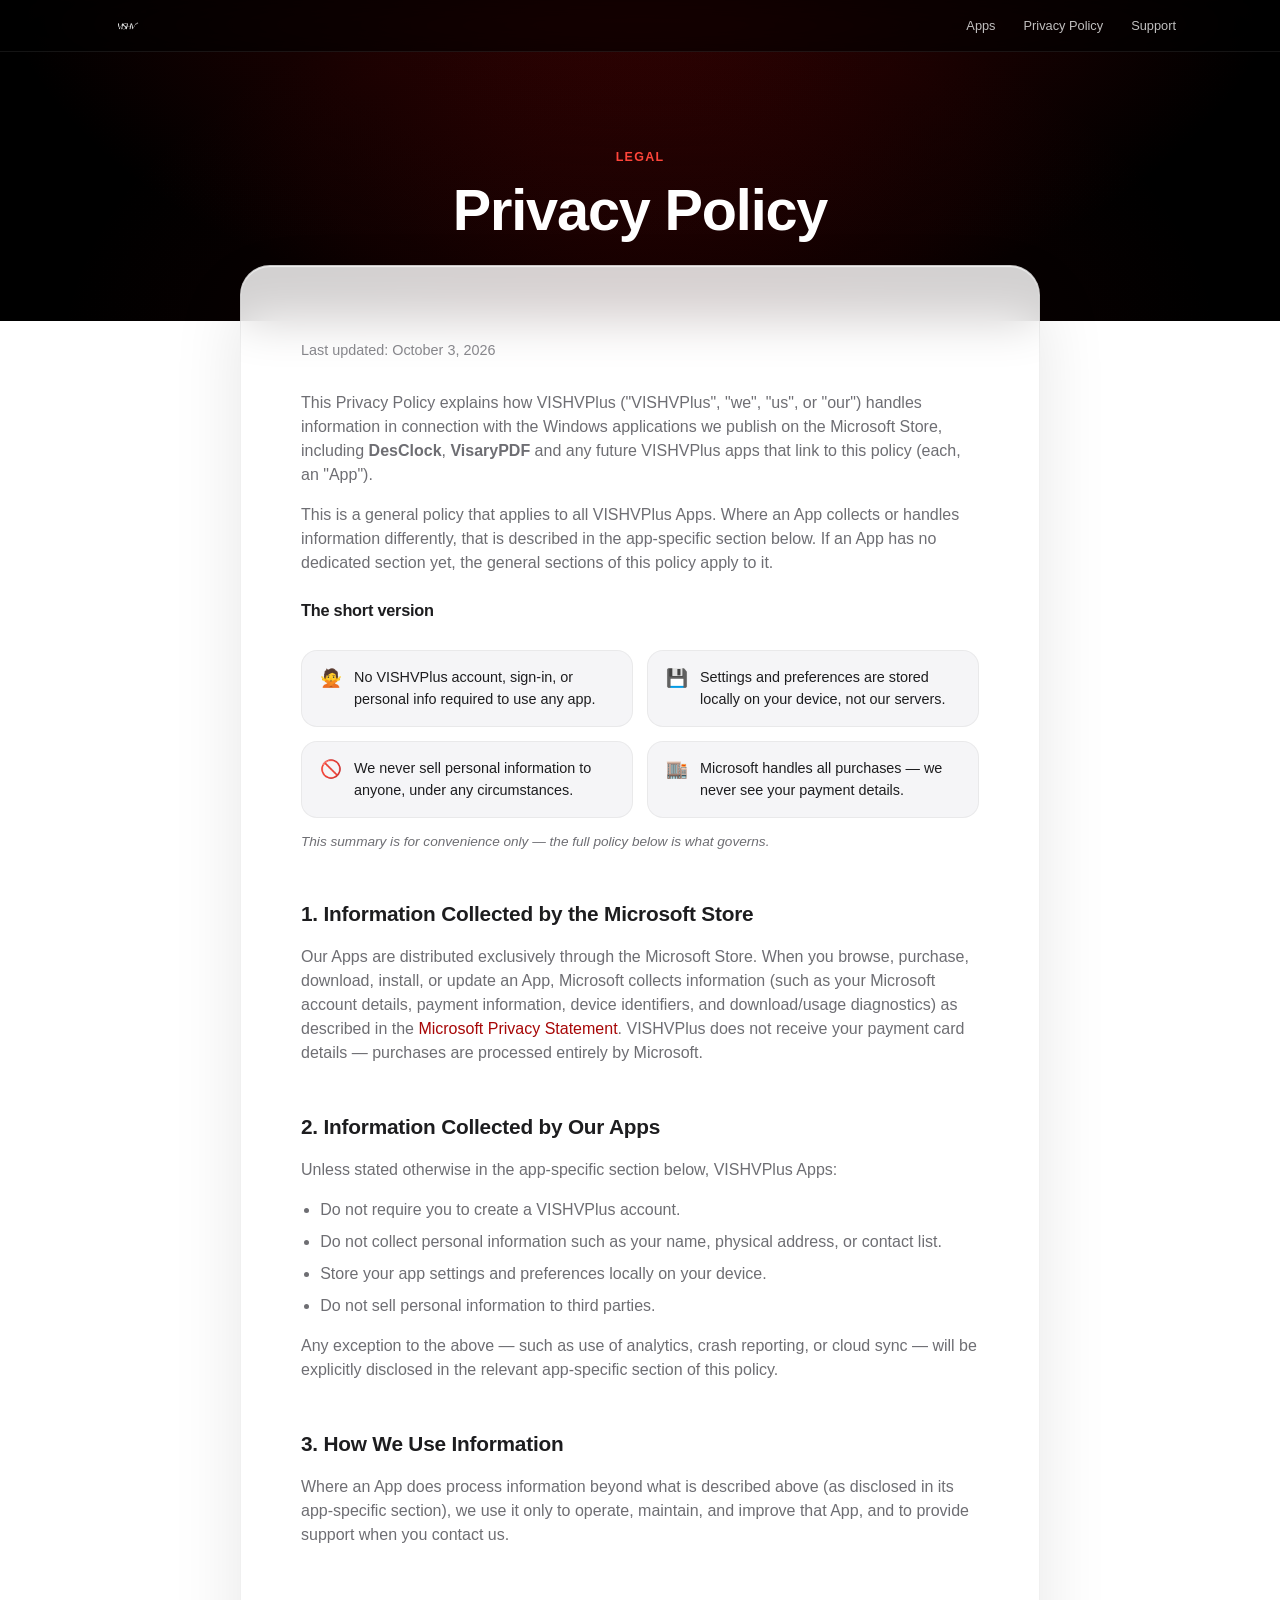
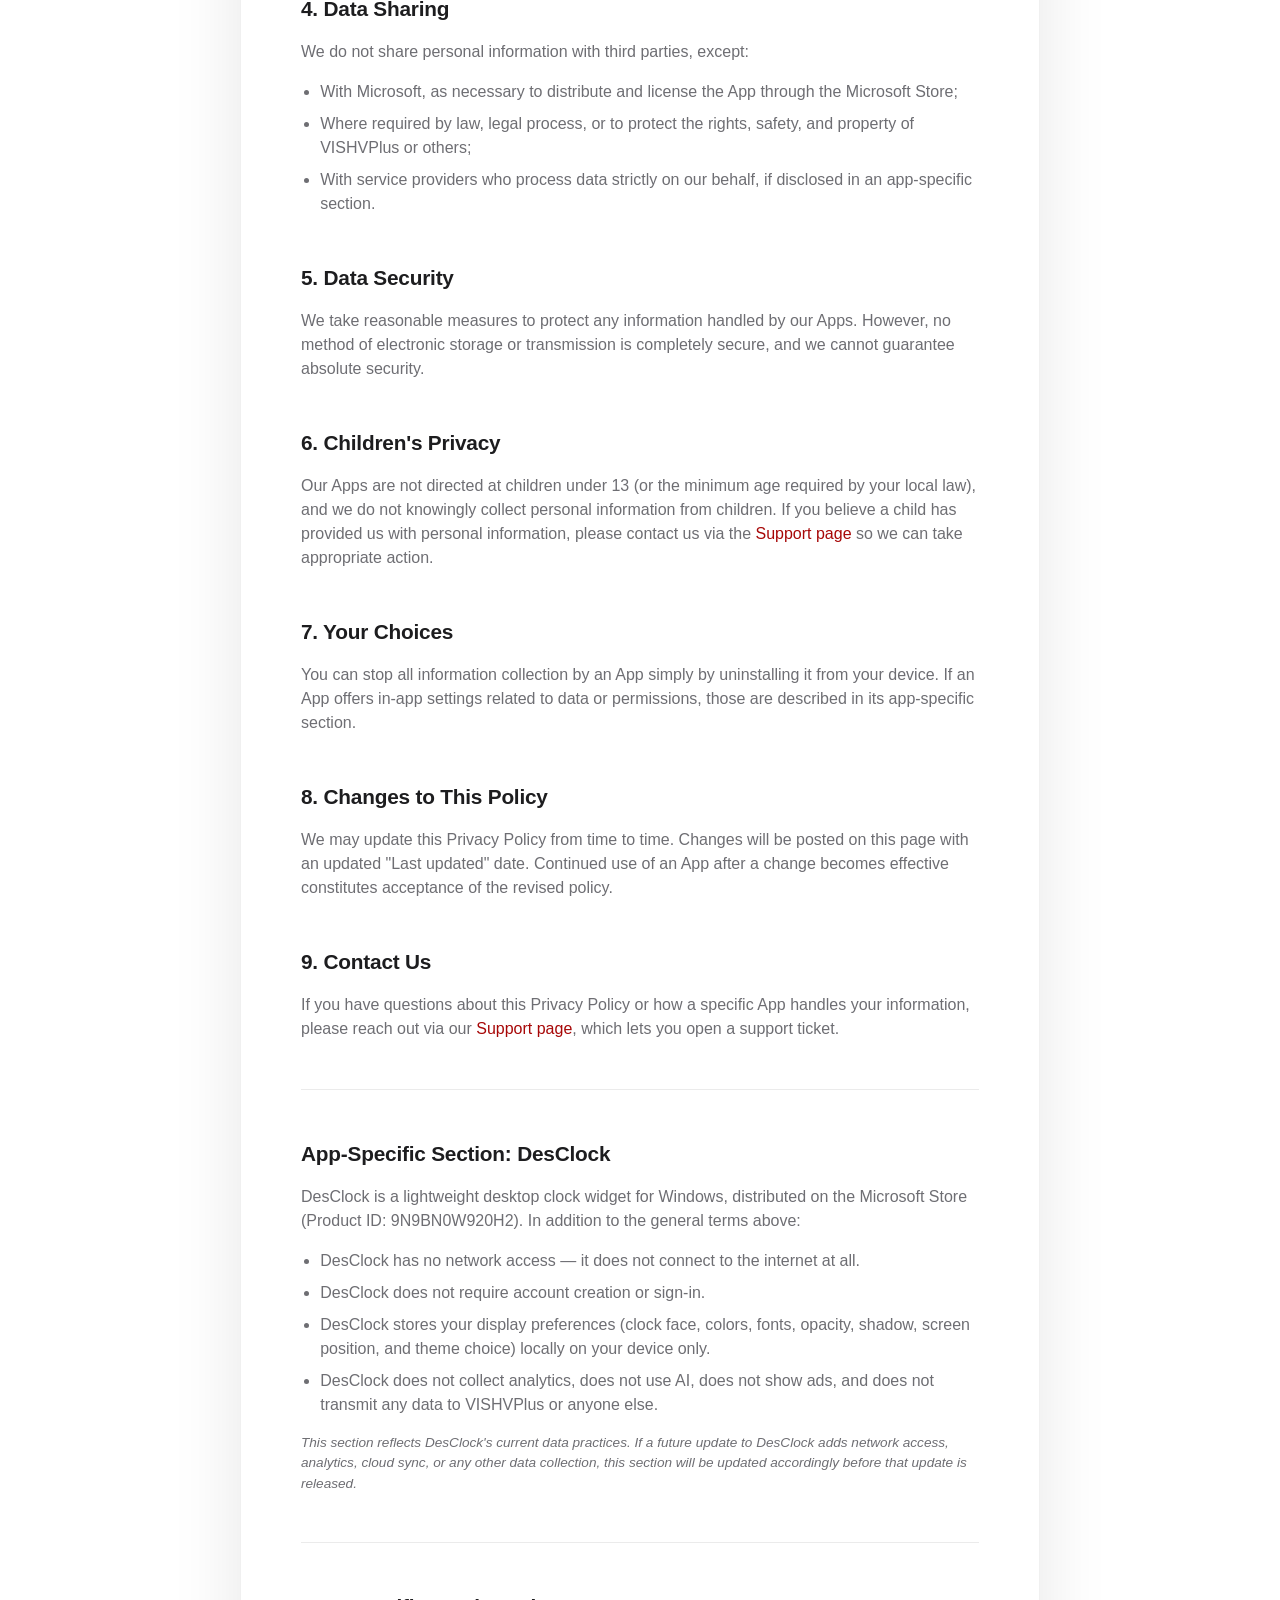
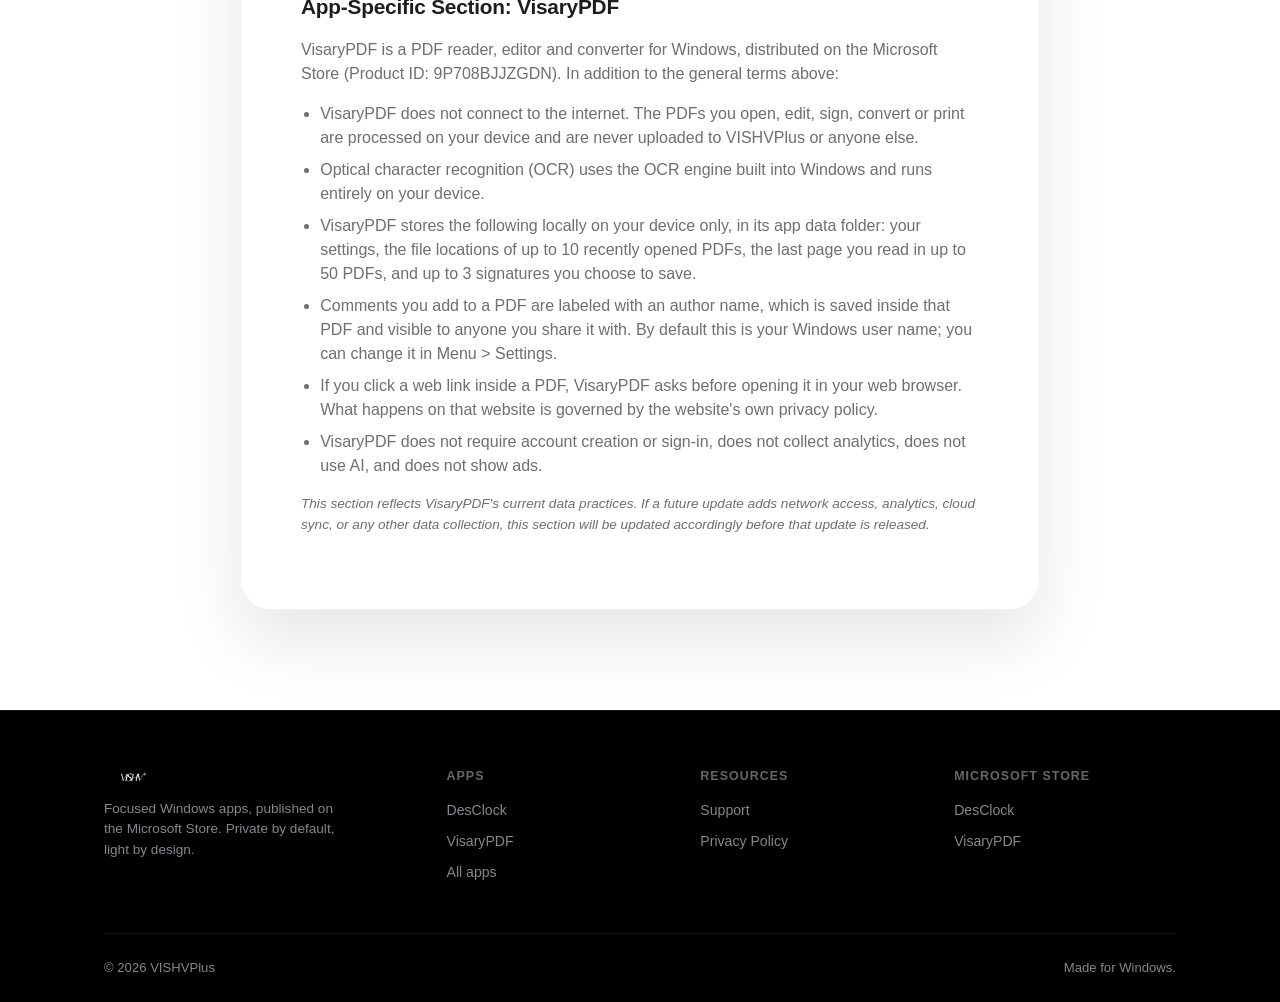
==== commit 9354701b: "Mark VisaryPDF as live on the Microsoft Store Replace the "coming soon" labels with the official Sto" ====
--- a/privacy-policy.html
+++ b/privacy-policy.html
@@ -174,7 +174,7 @@
   <h2 id="VisaryPDF">App-Specific Section: VisaryPDF</h2>
   <p>
     VisaryPDF is a PDF reader, editor and converter for Windows, distributed on the
-    Microsoft Store. In addition to the general terms above:
+    Microsoft Store (Product ID: 9P708BJJZGDN). In addition to the general terms above:
   </p>
   <ul class="feature-list">
     <li>VisaryPDF does not connect to the internet. The PDFs you open, edit, sign, convert or print are processed on your device and are never uploaded to VISHVPlus or anyone else.</li>
@@ -212,8 +212,9 @@
         <a href="privacy-policy.html">Privacy Policy</a>
       </div>
       <div class="footer-col">
-        <h4>DesClock</h4>
-        <a href="https://apps.microsoft.com/detail/9N9BN0W920H2?hl=en-us&gl=IN&ocid=pdpshare" target="_blank" rel="noopener">Microsoft Store</a>
+        <h4>Microsoft Store</h4>
+        <a href="https://apps.microsoft.com/detail/9N9BN0W920H2?hl=en-us&gl=IN&ocid=pdpshare" target="_blank" rel="noopener">DesClock</a>
+        <a href="https://apps.microsoft.com/detail/9P708BJJZGDN" target="_blank" rel="noopener">VisaryPDF</a>
       </div>
     </div>
     <div class="footer-bottom">
--- a/assets/style.css
+++ b/assets/style.css
@@ -314,15 +314,6 @@
   margin: 4px 6px 4px 0;
 }
 
-.pill.pill-soon {
-  margin: 0;
-  background: rgba(167, 7, 7, 0.07);
-  border: 1px solid rgba(167, 7, 7, 0.18);
-  color: var(--red);
-  -webkit-backdrop-filter: none;
-  backdrop-filter: none;
-}
-
 /* ---------- Sections ---------- */
 
 section { padding: 96px 0; }
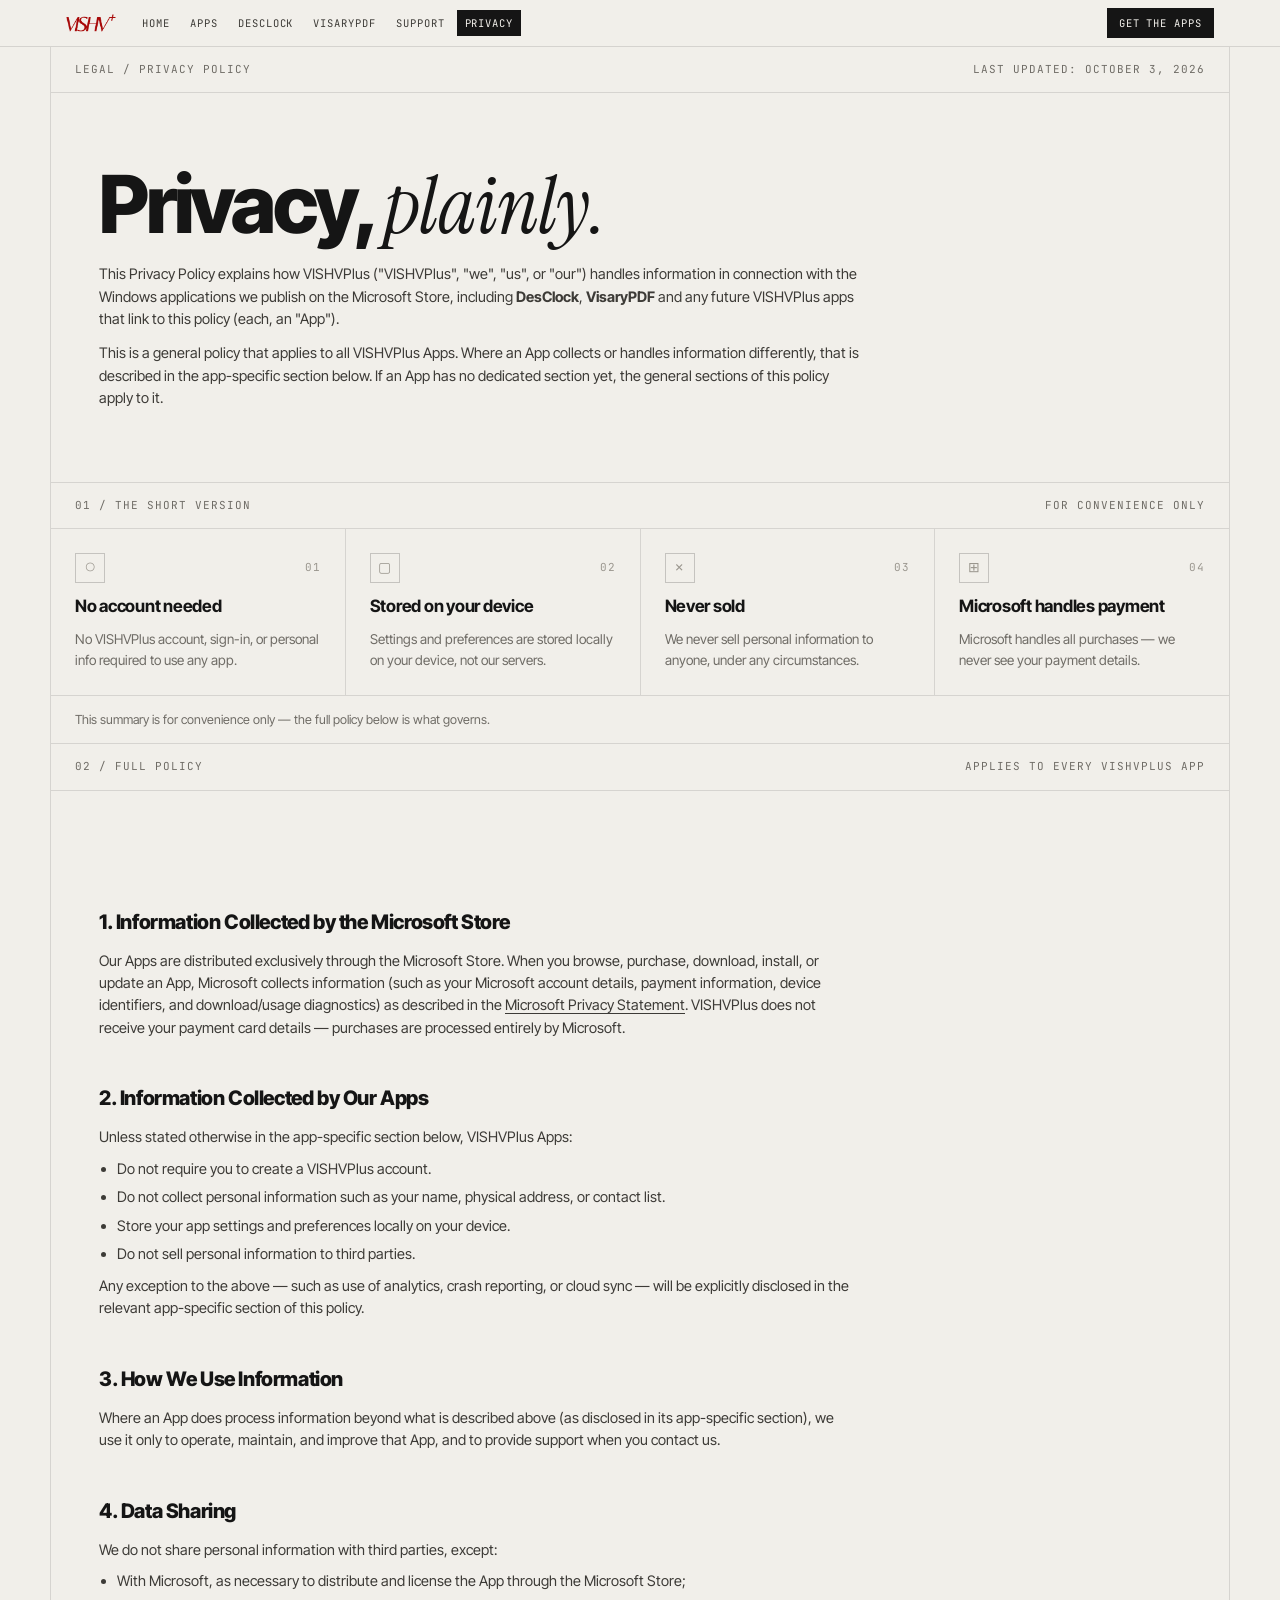
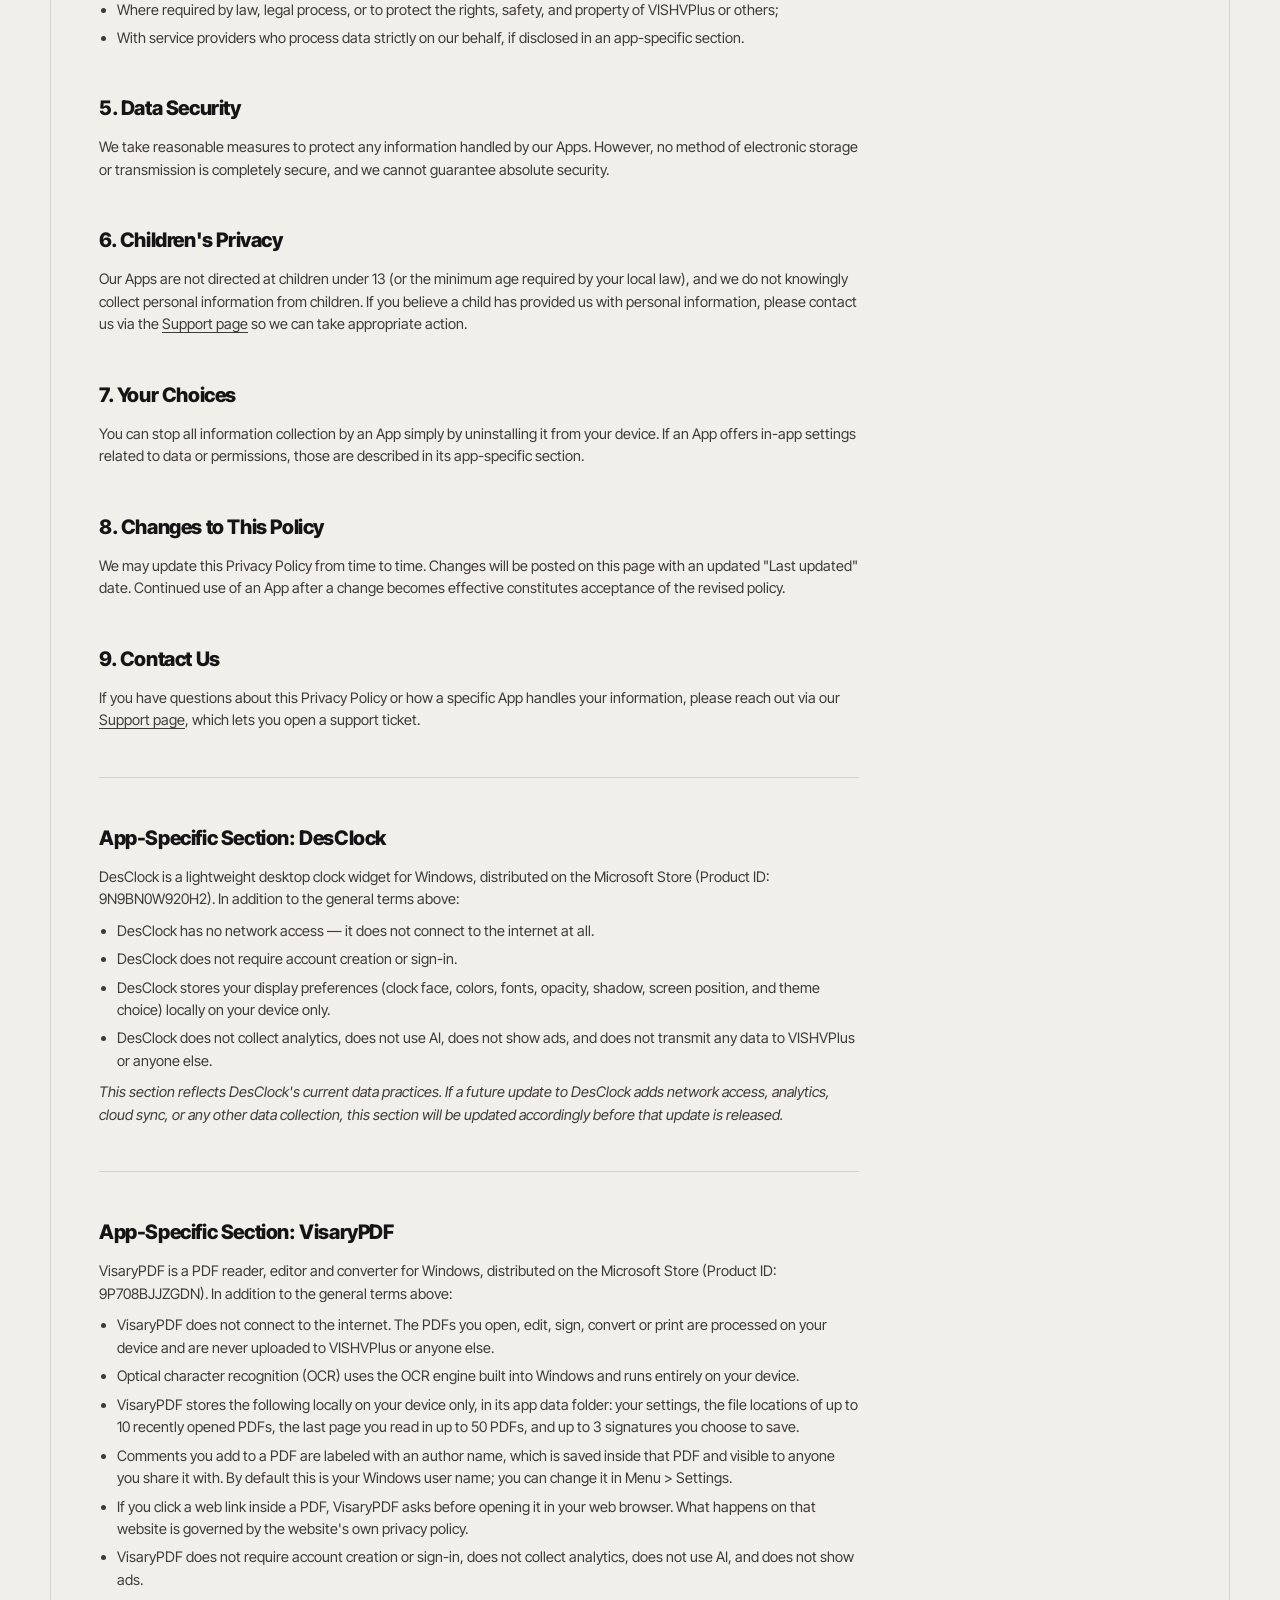
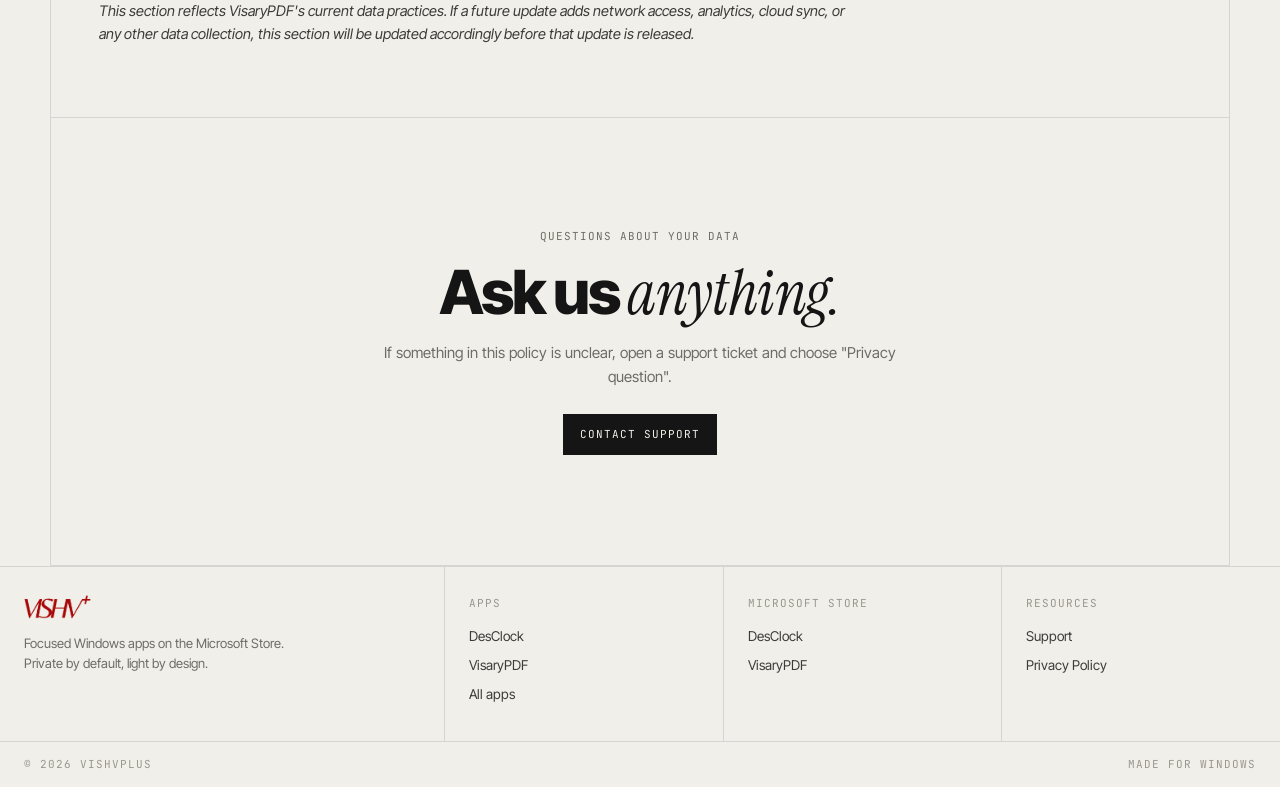
==== commit b3a8dd69: "Redesign the site in an editorial grid style Rebuild every page around the look of the reference the" ====
--- a/privacy-policy.html
+++ b/privacy-policy.html
@@ -7,35 +7,33 @@
 <title>Privacy Policy — VISHVPlus</title>
 <meta name="description" content="Privacy Policy for VISHVPlus apps on the Microsoft Store, including DesClock and VisaryPDF.">
 <link rel="icon" href="assets/favicon.svg" type="image/svg+xml">
+<link rel="preconnect" href="https://fonts.googleapis.com">
+<link rel="preconnect" href="https://fonts.gstatic.com" crossorigin>
+<link href="https://fonts.googleapis.com/css2?family=Instrument+Serif:ital@1&family=Inter+Tight:wght@400;500;600;700;800&family=JetBrains+Mono:wght@400;500;600&display=swap" rel="stylesheet">
 <link rel="stylesheet" href="assets/style.css">
 </head>
 <body>
-
-<header class="site-header">
-  <div class="wrap">
-    <a class="brand" href="index.html">
-      <img src="assets/logo.png" alt="VISHVPlus">
-    </a>
-    <nav class="main-nav">
-      <a href="index.html#apps">Apps</a>
-      <a href="privacy-policy.html">Privacy Policy</a>
+<header class="nav">
+  <div class="nav-inner">
+    <a class="nav-brand" href="index.html"><img src="assets/logo-mark.png" alt="VISHVPlus"></a>
+    <nav class="nav-links" aria-label="Main">
+      <a href="index.html">Home</a>
+      <a href="index.html#lineup">Apps</a>
+      <a href="apps/DesClock.html">DesClock</a>
+      <a href="apps/VisaryPDF.html">VisaryPDF</a>
       <a href="support.html">Support</a>
+      <a href="privacy-policy.html" class="is-active">Privacy</a>
     </nav>
+    <a class="nav-cta" href="index.html#lineup">Get the apps</a>
   </div>
 </header>
-
-<section class="hero-glow hero-simple">
-  <div class="wrap">
-    <p class="eyebrow">Legal</p>
-    <h1 class="display" style="font-size:clamp(2.2rem, 5vw, 3.6rem);">Privacy Policy</h1>
-  </div>
-</section>
-
-<div class="wrap" style="padding-bottom: 100px;">
-  <div class="content-card policy reveal" style="max-width: 800px; margin-left:auto; margin-right:auto;">
-  <p class="updated">Last updated: October 3, 2026</p>
-
-  <p>
+<main class="frame">
+
+<section class="section" id="top" data-rail="Privacy">
+  <div class="label-row mono"><span>Legal / Privacy policy</span><span>Last updated: October 3, 2026</span></div>
+  <div class="pad stack">
+    <h1 class="h-hero">Privacy, <span class="serif">plainly.</span></h1>
+    <div class="prose"><p>
     This Privacy Policy explains how VISHVPlus ("VISHVPlus", "we", "us", or "our")
     handles information in connection with the Windows applications we publish on the
     Microsoft Store, including <strong>DesClock</strong>, <strong>VisaryPDF</strong> and any future VISHVPlus apps
@@ -48,27 +46,40 @@
     apply to it.
   </p>
 
-  <h3 style="margin-top:1.4em;">The short version</h3>
-  <div class="tldr-grid">
-    <div class="tldr-item">
-      <span class="tldr-icon">🙅</span>
-      <p>No VISHVPlus account, sign-in, or personal info required to use any app.</p>
-    </div>
-    <div class="tldr-item">
-      <span class="tldr-icon">💾</span>
-      <p>Settings and preferences are stored locally on your device, not our servers.</p>
-    </div>
-    <div class="tldr-item">
-      <span class="tldr-icon">🚫</span>
-      <p>We never sell personal information to anyone, under any circumstances.</p>
-    </div>
-    <div class="tldr-item">
-      <span class="tldr-icon">🏬</span>
-      <p>Microsoft handles all purchases — we never see your payment details.</p>
-    </div>
-  </div>
-  <p style="font-size:0.85rem;"><em>This summary is for convenience only — the full policy below is what governs.</em></p>
-
+  </div>
+  </div>
+</section>
+
+<section class="section" id="short" data-rail="Short version">
+  <div class="label-row mono"><span>01 / The short version</span><span>For convenience only</span></div>
+  <div class="grid g-4">
+    <div class="cell reveal" style="--rd:0.00s">
+  <div class="cell-head mono"><span class="icon-box">&#9711;</span><span>01</span></div>
+  <h3>No account needed</h3>
+  <p>No VISHVPlus account, sign-in, or personal info required to use any app.</p>
+</div>
+    <div class="cell reveal" style="--rd:0.05s">
+  <div class="cell-head mono"><span class="icon-box">&#9634;</span><span>02</span></div>
+  <h3>Stored on your device</h3>
+  <p>Settings and preferences are stored locally on your device, not our servers.</p>
+</div>
+    <div class="cell reveal" style="--rd:0.10s">
+  <div class="cell-head mono"><span class="icon-box">&#10005;</span><span>03</span></div>
+  <h3>Never sold</h3>
+  <p>We never sell personal information to anyone, under any circumstances.</p>
+</div>
+    <div class="cell reveal" style="--rd:0.15s">
+  <div class="cell-head mono"><span class="icon-box">&#8862;</span><span>04</span></div>
+  <h3>Microsoft handles payment</h3>
+  <p>Microsoft handles all purchases — we never see your payment details.</p>
+</div>
+  </div>
+  <p class="note" style="padding:14px 24px;border-top:1px solid var(--hair)">This summary is for convenience only — the full policy below is what governs.</p>
+</section>
+
+<section class="section" id="policy" data-rail="Full policy">
+  <div class="label-row mono"><span>02 / Full policy</span><span>Applies to every VISHVPlus app</span></div>
+  <div class="pad"><div class="prose">
   <h2>1. Information Collected by the Microsoft Store</h2>
   <p>
     Our Apps are distributed exclusively through the Microsoft Store. When you browse,
@@ -84,7 +95,7 @@
   <p>
     Unless stated otherwise in the app-specific section below, VISHVPlus Apps:
   </p>
-  <ul class="feature-list">
+  <ul>
     <li>Do not require you to create a VISHVPlus account.</li>
     <li>Do not collect personal information such as your name, physical address, or contact list.</li>
     <li>Store your app settings and preferences locally on your device.</li>
@@ -107,7 +118,7 @@
   <p>
     We do not share personal information with third parties, except:
   </p>
-  <ul class="feature-list">
+  <ul>
     <li>With Microsoft, as necessary to distribute and license the App through the Microsoft Store;</li>
     <li>Where required by law, legal process, or to protect the rights, safety, and property of VISHVPlus or others;</li>
     <li>With service providers who process data strictly on our behalf, if disclosed in an app-specific section.</li>
@@ -150,33 +161,33 @@
     which lets you open a support ticket.
   </p>
 
-  <hr style="margin: 3em 0; border: none; border-top: 1px solid rgba(0,0,0,0.08);">
-
-  <h2 id="DesClock">App-Specific Section: DesClock</h2>
+  <hr>
+
+  <h2 id="DesClock" class="app-sec">App-Specific Section: DesClock</h2>
   <p>
     DesClock is a lightweight desktop clock widget for Windows, distributed on the
     Microsoft Store (Product ID: 9N9BN0W920H2). In addition to the general terms above:
   </p>
-  <ul class="feature-list">
+  <ul>
     <li>DesClock has no network access — it does not connect to the internet at all.</li>
     <li>DesClock does not require account creation or sign-in.</li>
     <li>DesClock stores your display preferences (clock face, colors, fonts, opacity, shadow, screen position, and theme choice) locally on your device only.</li>
     <li>DesClock does not collect analytics, does not use AI, does not show ads, and does not transmit any data to VISHVPlus or anyone else.</li>
   </ul>
-  <p style="font-size:0.85rem;">
+  <p class="note">
     <em>This section reflects DesClock's current data practices. If a future update to
     DesClock adds network access, analytics, cloud sync, or any other data collection, this section
     will be updated accordingly before that update is released.</em>
   </p>
 
-  <hr style="margin: 3em 0; border: none; border-top: 1px solid rgba(0,0,0,0.08);">
-
-  <h2 id="VisaryPDF">App-Specific Section: VisaryPDF</h2>
+  <hr>
+
+  <h2 id="VisaryPDF" class="app-sec">App-Specific Section: VisaryPDF</h2>
   <p>
     VisaryPDF is a PDF reader, editor and converter for Windows, distributed on the
     Microsoft Store (Product ID: 9P708BJJZGDN). In addition to the general terms above:
   </p>
-  <ul class="feature-list">
+  <ul>
     <li>VisaryPDF does not connect to the internet. The PDFs you open, edit, sign, convert or print are processed on your device and are never uploaded to VISHVPlus or anyone else.</li>
     <li>Optical character recognition (OCR) uses the OCR engine built into Windows and runs entirely on your device.</li>
     <li>VisaryPDF stores the following locally on your device only, in its app data folder: your settings, the file locations of up to 10 recently opened PDFs, the last page you read in up to 50 PDFs, and up to 3 signatures you choose to save.</li>
@@ -184,46 +195,52 @@
     <li>If you click a web link inside a PDF, VisaryPDF asks before opening it in your web browser. What happens on that website is governed by the website's own privacy policy.</li>
     <li>VisaryPDF does not require account creation or sign-in, does not collect analytics, does not use AI, and does not show ads.</li>
   </ul>
-  <p style="font-size:0.85rem;">
+  <p class="note">
     <em>This section reflects VisaryPDF's current data practices. If a future update adds network access,
     analytics, cloud sync, or any other data collection, this section will be updated accordingly before that
     update is released.</em>
   </p>
 
-  </div>
-</div>
-
-<footer class="site-footer">
-  <div class="wrap">
-    <div class="footer-grid">
-      <div class="footer-brand">
-        <img src="assets/logo.png" alt="VISHVPlus">
-        <p>Focused Windows apps, published on the Microsoft Store. Private by default, light by design.</p>
-      </div>
-      <div class="footer-col">
-        <h4>Apps</h4>
-        <a href="apps/DesClock.html">DesClock</a>
-        <a href="apps/VisaryPDF.html">VisaryPDF</a>
-        <a href="index.html#apps">All apps</a>
-      </div>
-      <div class="footer-col">
-        <h4>Resources</h4>
-        <a href="support.html">Support</a>
-        <a href="privacy-policy.html">Privacy Policy</a>
-      </div>
-      <div class="footer-col">
-        <h4>Microsoft Store</h4>
-        <a href="https://apps.microsoft.com/detail/9N9BN0W920H2?hl=en-us&gl=IN&ocid=pdpshare" target="_blank" rel="noopener">DesClock</a>
-        <a href="https://apps.microsoft.com/detail/9P708BJJZGDN" target="_blank" rel="noopener">VisaryPDF</a>
-      </div>
-    </div>
-    <div class="footer-bottom">
-      <span>&copy; <span id="year"></span> VISHVPlus</span>
-      <span>Made for Windows.</span>
-    </div>
+
+  </div></div>
+</section>
+
+<section class="section cta" data-rail="Questions">
+  <span class="mono">Questions about your data</span>
+  <h2 class="h-xl">Ask us <span class="serif">anything.</span></h2>
+  <p class="lead">If something in this policy is unclear, open a support ticket and choose "Privacy question".</p>
+  <div class="btn-row"><a class="btn btn-dark" href="support.html">Contact support</a></div>
+</section>
+
+</main>
+<footer class="footer">
+  <div class="footer-grid">
+    <div class="footer-brand">
+      <img src="assets/logo-mark.png" alt="VISHVPlus">
+      <p>Focused Windows apps on the Microsoft Store. Private by default, light by design.</p>
+    </div>
+    <div class="footer-col">
+      <h4 class="mono">Apps</h4>
+      <a href="apps/DesClock.html">DesClock</a>
+      <a href="apps/VisaryPDF.html">VisaryPDF</a>
+      <a href="index.html#lineup">All apps</a>
+    </div>
+    <div class="footer-col">
+      <h4 class="mono">Microsoft Store</h4>
+      <a href="https://apps.microsoft.com/detail/9N9BN0W920H2?hl=en-us&gl=IN&ocid=pdpshare" target="_blank" rel="noopener">DesClock</a>
+      <a href="https://apps.microsoft.com/detail/9P708BJJZGDN" target="_blank" rel="noopener">VisaryPDF</a>
+    </div>
+    <div class="footer-col">
+      <h4 class="mono">Resources</h4>
+      <a href="support.html">Support</a>
+      <a href="privacy-policy.html">Privacy Policy</a>
+    </div>
+  </div>
+  <div class="footer-bottom mono">
+    <span>&copy; <span data-year>2026</span> VISHVPlus</span>
+    <span>Made for Windows</span>
   </div>
 </footer>
-
 <script src="assets/main.js"></script>
 </body>
 </html>
--- a/assets/style.css
+++ b/assets/style.css
@@ -1,888 +1,870 @@
+/* VISHVPlus — editorial grid design system */
+
 :root {
-  --red: #a70707;
-  --red-bright: #ff453a;
-
-  --ink: #1d1d1f;
-  --ink-soft: #6e6e73;
-  --ink-faint: #86868b;
-
-  --bg: #ffffff;
-  --bg-soft: #f5f5f7;
-  --bg-dark: #000000;
-  --bg-dark-soft: #0a0a0a;
-
-  --glass-bg: rgba(255, 255, 255, 0.6);
-  --glass-bg-strong: rgba(255, 255, 255, 0.82);
-  --glass-bg-on-dark: rgba(255, 255, 255, 0.08);
-  --glass-border: rgba(0, 0, 0, 0.06);
-  --glass-border-on-dark: rgba(255, 255, 255, 0.14);
-  --glass-blur: blur(24px) saturate(160%);
-  --glass-sheen: linear-gradient(
-    155deg,
-    rgba(255, 255, 255, 0.35) 0%,
-    rgba(255, 255, 255, 0.06) 22%,
-    rgba(255, 255, 255, 0) 45%,
-    rgba(255, 255, 255, 0) 78%,
-    rgba(255, 255, 255, 0.1) 100%
-  );
-
-  --radius-xl: 30px;
-  --radius-lg: 22px;
-  --radius-md: 16px;
-  --radius-sm: 12px;
-  --radius-full: 999px;
-
-  --nav-h: 52px;
-  --max-width: 1120px;
-  --font: -apple-system, BlinkMacSystemFont, "SF Pro Display", "SF Pro Text",
-    "Segoe UI", Helvetica, Arial, sans-serif;
-  --ease: cubic-bezier(0.4, 0, 0.2, 1);
+  --paper: #f1efea;
+  --paper-2: #e9e6df;
+  --paper-3: #dfdbd2;
+  --ink: #151515;
+  --ink-2: #3d3b37;
+  --muted: #6f6c66;
+  --faint: #9a968e;
+  --hair: rgba(21, 21, 21, 0.12);
+  --hair-2: rgba(21, 21, 21, 0.2);
+
+  --brand: #a70707;
+  --clock: #2d63e8;
+  --pdf: #e0632c;
+  --ok: #1f7a46;
+
+  --sans: "Inter Tight", "Segoe UI", -apple-system, BlinkMacSystemFont, Helvetica, Arial, sans-serif;
+  --serif: "Instrument Serif", Georgia, "Times New Roman", serif;
+  --mono: "JetBrains Mono", ui-monospace, "Cascadia Mono", Consolas, Menlo, monospace;
+
+  --frame: 1180px;
+  --ease: cubic-bezier(0.22, 0.61, 0.36, 1);
 }
 
 * { box-sizing: border-box; }
-
 html { scroll-behavior: smooth; }
 
 body {
   margin: 0;
-  font-family: var(--font);
+  background: var(--paper);
   color: var(--ink);
-  background: var(--bg);
-  line-height: 1.5;
+  font-family: var(--sans);
+  font-size: 15px;
+  line-height: 1.55;
   -webkit-font-smoothing: antialiased;
+}
+
+a { color: inherit; text-decoration: none; }
+img { max-width: 100%; display: block; }
+h1, h2, h3, h4, p { margin: 0; }
+
+/* ---------- Type ---------- */
+
+.mono {
+  font-family: var(--mono);
+  font-size: 11px;
+  letter-spacing: 0.09em;
+  text-transform: uppercase;
+}
+
+.h-hero {
+  font-size: clamp(2.6rem, 6.4vw, 5rem);
+  font-weight: 800;
+  letter-spacing: -0.04em;
+  line-height: 0.98;
+}
+
+.h-xl {
+  font-size: clamp(2.2rem, 5vw, 3.8rem);
+  font-weight: 800;
+  letter-spacing: -0.035em;
+  line-height: 1.02;
+}
+
+.h-lg {
+  font-size: clamp(1.7rem, 3.4vw, 2.5rem);
+  font-weight: 800;
+  letter-spacing: -0.03em;
+  line-height: 1.05;
+}
+
+.serif {
+  font-family: var(--serif);
+  font-style: italic;
   font-weight: 400;
-}
-
-a { color: inherit; text-decoration: none; }
-
-img { max-width: 100%; display: block; }
-
-.wrap {
-  max-width: var(--max-width);
+  letter-spacing: -0.01em;
+}
+
+.t-brand { color: var(--brand); }
+.t-clock { color: var(--clock); }
+.t-pdf { color: var(--pdf); }
+
+.lead {
+  color: var(--muted);
+  font-size: 15px;
+  max-width: 520px;
+}
+
+.center { text-align: center; }
+.center .lead { margin-left: auto; margin-right: auto; }
+
+/* ---------- Frame + nav ---------- */
+
+.frame {
+  max-width: var(--frame);
   margin: 0 auto;
-  padding: 0 24px;
-}
-
-/* ---------- Typography ---------- */
-
-h1, h2, h3, h4 { margin: 0; font-weight: 600; letter-spacing: -0.015em; }
-
-h1.display {
-  font-size: clamp(2.4rem, 6vw, 4.6rem);
+  border-left: 1px solid var(--hair);
+  border-right: 1px solid var(--hair);
+  position: relative;
+}
+
+.nav {
+  position: sticky;
+  top: 0;
+  z-index: 50;
+  background: rgba(241, 239, 234, 0.92);
+  -webkit-backdrop-filter: blur(10px);
+  backdrop-filter: blur(10px);
+  border-bottom: 1px solid var(--hair);
+}
+
+.nav-inner {
+  max-width: var(--frame);
+  margin: 0 auto;
+  height: 46px;
+  display: flex;
+  align-items: center;
+  gap: 18px;
+  padding: 0 16px;
+}
+
+.nav-brand img { height: 18px; width: auto; display: block; }
+
+.nav-links {
+  display: flex;
+  gap: 4px;
+  flex: 1;
+  overflow-x: auto;
+  scrollbar-width: none;
+}
+
+.nav-links::-webkit-scrollbar { display: none; }
+
+.nav-links a {
+  font-family: var(--mono);
+  font-size: 10.5px;
+  letter-spacing: 0.09em;
+  text-transform: uppercase;
+  padding: 5px 8px;
+  color: var(--ink-2);
+  white-space: nowrap;
+}
+
+.nav-links a:hover { background: var(--paper-2); }
+.nav-links a.is-active { background: var(--ink); color: var(--paper); }
+
+.nav-cta {
+  font-family: var(--mono);
+  font-size: 10.5px;
+  letter-spacing: 0.09em;
+  text-transform: uppercase;
+  background: var(--ink);
+  color: var(--paper);
+  padding: 7px 12px;
+  white-space: nowrap;
+}
+
+/* ---------- Section scaffolding ---------- */
+
+.section { border-bottom: 1px solid var(--hair); }
+
+.label-row {
+  display: flex;
+  justify-content: space-between;
+  gap: 16px;
+  padding: 14px 24px;
+  color: var(--muted);
+  border-bottom: 1px solid var(--hair);
+}
+
+.label-row.no-rule { border-bottom: none; }
+
+.pad { padding: clamp(36px, 6vw, 72px) clamp(20px, 4vw, 48px); }
+.pad-sm { padding: 28px clamp(20px, 4vw, 48px); }
+
+.stack > * + * { margin-top: 18px; }
+
+/* ---------- Buttons + chips ---------- */
+
+.btn-row { display: flex; flex-wrap: wrap; gap: 10px; align-items: center; }
+.center .btn-row { justify-content: center; }
+
+.btn {
+  display: inline-flex;
+  align-items: center;
+  gap: 8px;
+  font-family: var(--mono);
+  font-size: 11px;
+  letter-spacing: 0.09em;
+  text-transform: uppercase;
+  padding: 11px 16px;
+  border: 1px solid var(--ink);
+  cursor: pointer;
+  transition: background 0.15s var(--ease), color 0.15s var(--ease);
+}
+
+.btn-dark { background: var(--ink); color: var(--paper); }
+.btn-dark:hover { background: #000; }
+.btn-line { background: transparent; color: var(--ink); }
+.btn-line:hover { background: var(--ink); color: var(--paper); }
+
+.badge-link img { height: 42px; width: auto; }
+
+.chips { display: flex; flex-wrap: wrap; gap: 5px; }
+
+.chip {
+  font-family: var(--mono);
+  font-size: 10px;
+  letter-spacing: 0.08em;
+  text-transform: uppercase;
+  padding: 3px 7px;
+  border: 1px solid var(--hair-2);
+  color: var(--ink-2);
+}
+
+.chip-ok { color: var(--ok); border-color: rgba(31, 122, 70, 0.4); }
+.chip-clock { color: var(--clock); border-color: rgba(45, 99, 232, 0.4); }
+.chip-pdf { color: var(--pdf); border-color: rgba(224, 99, 44, 0.45); }
+
+.num-tag {
+  display: inline-block;
+  font-family: var(--mono);
+  font-size: 10px;
   font-weight: 600;
-  letter-spacing: -0.02em;
-  line-height: 1.08;
-}
-
-h2.headline {
-  font-size: clamp(1.8rem, 3.6vw, 2.75rem);
-  font-weight: 600;
-  letter-spacing: -0.015em;
-  line-height: 1.15;
-}
-
-h3.subheadline {
-  font-size: clamp(1.15rem, 2vw, 1.4rem);
-  font-weight: 600;
-  letter-spacing: -0.005em;
-}
-
-p.eyebrow {
+  color: #fff;
+  padding: 2px 6px;
+  background: var(--ink);
+}
+
+.num-tag.clock { background: var(--clock); }
+.num-tag.pdf { background: var(--pdf); }
+
+.arrow-link {
+  font-family: var(--mono);
+  font-size: 10.5px;
+  letter-spacing: 0.09em;
   text-transform: uppercase;
-  font-size: 0.78rem;
-  font-weight: 600;
-  letter-spacing: 0.1em;
-  color: var(--red-bright);
-  margin: 0 0 12px;
-}
-
-p.lede {
-  font-size: clamp(1.05rem, 1.6vw, 1.25rem);
-  color: var(--ink-soft);
-  font-weight: 400;
-  line-height: 1.5;
-}
-
-.text-center { text-align: center; }
-
-/* ---------- Glass primitives ---------- */
-
-.glass {
+  color: var(--ink-2);
+}
+
+.arrow-link:hover { color: var(--ink); text-decoration: underline; text-underline-offset: 3px; }
+
+/* ---------- Grids (hairline gaps) ---------- */
+
+.grid {
+  display: grid;
+  gap: 1px;
+  background: var(--hair);
+}
+
+.grid > * { background: var(--paper); }
+
+.g-2 { grid-template-columns: repeat(2, 1fr); }
+.g-3 { grid-template-columns: repeat(3, 1fr); }
+.g-4 { grid-template-columns: repeat(4, 1fr); }
+
+.cell { padding: 24px; display: flex; flex-direction: column; gap: 10px; }
+
+.cell-head {
+  display: flex;
+  justify-content: space-between;
+  align-items: center;
+  color: var(--faint);
+}
+
+.cell h3 { font-size: 17px; font-weight: 700; letter-spacing: -0.015em; }
+.cell p { color: var(--muted); font-size: 13.5px; }
+
+.icon-box {
+  width: 30px;
+  height: 30px;
+  border: 1px solid var(--hair-2);
+  display: inline-flex;
+  align-items: center;
+  justify-content: center;
+  font-size: 14px;
+  background: var(--paper);
+}
+
+/* ---------- Hero (orbit) ---------- */
+
+.hero {
   position: relative;
-  background: var(--glass-bg);
-  -webkit-backdrop-filter: var(--glass-blur);
-  backdrop-filter: var(--glass-blur);
-  border: 1px solid var(--glass-border);
-  box-shadow: 0 1px 1px rgba(255, 255, 255, 0.6) inset, 0 20px 40px rgba(0, 0, 0, 0.06);
-}
-
-.on-dark.glass {
-  background: var(--glass-bg-on-dark);
-  border: 1px solid var(--glass-border-on-dark);
-  box-shadow: 0 1px 1px rgba(255, 255, 255, 0.12) inset, 0 20px 40px rgba(0, 0, 0, 0.4);
+  overflow: hidden;
+  min-height: 640px;
+  display: flex;
+  align-items: center;
+  justify-content: center;
+  padding: 80px 20px;
+  border-bottom: 1px solid var(--hair);
+}
+
+.orbit {
+  position: absolute;
+  inset: 0;
+  pointer-events: none;
+}
+
+.orbit span {
+  position: absolute;
+  left: 50%;
+  top: 50%;
+  border: 1px solid var(--hair);
+  border-radius: 50%;
+  transform: translate(-50%, -50%);
+}
+
+.orbit span:nth-child(1) { width: 380px; height: 380px; }
+.orbit span:nth-child(2) { width: 620px; height: 620px; }
+.orbit span:nth-child(3) { width: 880px; height: 880px; }
+.orbit span:nth-child(4) { width: 1160px; height: 1160px; }
+
+.hero-center {
+  position: relative;
+  z-index: 2;
+  text-align: center;
+  max-width: 600px;
+  background: radial-gradient(closest-side, var(--paper) 70%, rgba(241, 239, 234, 0));
+  padding: 30px 20px;
+}
+
+.hero-logo { height: clamp(44px, 7vw, 76px); width: auto; margin: 0 auto 22px; }
+
+.hero-tagline {
+  font-size: clamp(1.4rem, 2.8vw, 2rem);
+  font-weight: 700;
+  letter-spacing: -0.025em;
+  margin-bottom: 10px;
+}
+
+.hero-sub { color: var(--muted); font-size: 14px; max-width: 420px; margin: 0 auto 22px; }
+
+.hero-meta { margin-top: 18px; color: var(--muted); }
+.hero-meta + .hero-meta { margin-top: 6px; color: var(--faint); }
+
+.float {
+  position: absolute;
+  z-index: 1;
+  animation: drift 9s ease-in-out infinite;
+  animation-delay: var(--d, 0s);
+}
+
+@keyframes drift {
+  0%, 100% { transform: translate(0, 0) rotate(var(--r, 0deg)); }
+  50% { transform: translate(var(--dx, 6px), var(--dy, -10px)) rotate(var(--r, 0deg)); }
+}
+
+.fcard {
+  background: var(--paper);
+  border: 1px solid var(--hair-2);
+  box-shadow: 0 14px 30px rgba(21, 21, 21, 0.1);
+}
+
+.f-icon { width: 76px; height: 76px; padding: 8px; }
+.f-icon img { width: 100%; height: 100%; object-fit: contain; }
+
+.f-clock {
+  padding: 12px 16px;
+  background: #101318;
   color: #fff;
-}
-
-.glass-card {
-  border-radius: var(--radius-lg);
-  padding: 32px;
-}
-
-/* Specular sheen overlay for glass surfaces */
-.sheen { position: relative; isolation: isolate; overflow: hidden; }
-.sheen::before {
-  content: "";
-  position: absolute;
-  inset: 0;
-  background: var(--glass-sheen);
-  pointer-events: none;
-  z-index: 1;
-}
-.sheen > * { position: relative; z-index: 2; }
-
-/* ---------- Nav (flush, dark, always-legible glass bar) ---------- */
-
-.site-header {
-  position: fixed;
-  top: 0;
+  border-color: #101318;
+}
+
+.f-clock .t { font-size: 26px; font-weight: 700; font-variant-numeric: tabular-nums; letter-spacing: -0.02em; line-height: 1.1; }
+.f-clock .d { font-size: 10px; color: rgba(255, 255, 255, 0.6); font-family: var(--mono); letter-spacing: 0.06em; text-transform: uppercase; }
+
+.f-page { width: 96px; height: 124px; padding: 14px 12px; display: flex; flex-direction: column; gap: 7px; background: #fbfaf7; }
+.f-page i { display: block; height: 4px; background: #c9c5bc; }
+.f-page i.hl { background: #f2c94c; }
+
+.f-sign { padding: 10px 14px 6px; width: 150px; }
+.f-sign svg { width: 100%; height: 44px; }
+.f-sign .line { border-top: 1px solid var(--hair-2); margin-top: 2px; padding-top: 4px; color: var(--faint); }
+
+.f-chip { padding: 8px 12px; color: var(--ink-2); }
+
+.f-analog { width: 92px; height: 92px; border-radius: 50%; padding: 6px; background: #101318; border-color: #101318; }
+
+/* ---------- Ticker ---------- */
+
+.ticker {
+  overflow: hidden;
+  border-bottom: 1px solid var(--hair);
+  padding: 10px 0;
+  color: var(--ink-2);
+}
+
+.ticker-track {
+  display: flex;
+  gap: 28px;
+  width: max-content;
+  animation: ticker 40s linear infinite;
+}
+
+.ticker-track span { white-space: nowrap; display: inline-flex; align-items: center; gap: 28px; }
+.ticker-track span::after { content: ""; width: 4px; height: 4px; background: var(--brand); display: inline-block; }
+
+@keyframes ticker { to { transform: translateX(-50%); } }
+
+/* ---------- Lineup cards ---------- */
+
+.lineup .card { display: flex; flex-direction: column; }
+
+.card-top {
+  display: flex;
+  justify-content: space-between;
+  align-items: center;
+  padding: 12px 16px;
+  color: var(--faint);
+}
+
+.card-visual { position: relative; aspect-ratio: 16 / 10; overflow: hidden; border-top: 1px solid var(--hair); border-bottom: 1px solid var(--hair); }
+
+.card-body { position: relative; padding: 40px 20px 20px; display: flex; flex-direction: column; gap: 12px; flex: 1; }
+
+.card-icon {
+  position: absolute;
+  top: -30px;
+  left: 18px;
+  width: 58px;
+  height: 58px;
+  filter: drop-shadow(0 6px 10px rgba(0, 0, 0, 0.2));
+}
+
+.card-icon img { width: 100%; height: 100%; object-fit: contain; }
+
+.app-name { font-size: 24px; font-weight: 800; letter-spacing: -0.03em; }
+.card-body p { color: var(--muted); font-size: 13.5px; }
+.card-body .arrow-link { margin-top: auto; padding-top: 8px; }
+
+.next-cell { padding: 24px; display: flex; flex-direction: column; gap: 12px; justify-content: flex-start; }
+
+/* ---------- App page header ---------- */
+
+.app-tag { display: inline-flex; align-items: center; gap: 8px; }
+.app-tag img { width: 40px; height: 40px; object-fit: contain; }
+.app-tag .name { font-weight: 800; letter-spacing: -0.02em; font-size: 15px; }
+
+.showcase { border-top: 1px solid var(--hair); }
+.showcase-visual { aspect-ratio: 16 / 9; position: relative; overflow: hidden; }
+.caption-row { display: flex; justify-content: space-between; gap: 12px; padding: 10px 16px; color: var(--faint); border-top: 1px solid var(--hair); }
+
+.get-panel { display: flex; flex-direction: column; gap: 14px; }
+
+.spec-list { display: grid; gap: 0; border-top: 1px solid var(--hair); }
+.spec-list div { display: flex; justify-content: space-between; gap: 16px; padding: 10px 0; border-bottom: 1px solid var(--hair); font-size: 13.5px; }
+.spec-list dt, .spec-list .k { color: var(--muted); }
+
+.stat-num { font-size: clamp(2rem, 4vw, 2.8rem); font-weight: 800; letter-spacing: -0.04em; line-height: 1; }
+
+.note { font-size: 12.5px; color: var(--muted); }
+
+/* ---------- Mock visuals (illustrations of the apps) ---------- */
+
+.mock { position: absolute; inset: 0; }
+
+/* Desktop wallpaper for DesClock */
+.wallpaper {
+  background:
+    radial-gradient(120% 70% at 50% 120%, #1c2b4a 30%, transparent 31%),
+    radial-gradient(90% 60% at 15% 115%, #22355c 35%, transparent 36%),
+    radial-gradient(60% 50% at 80% 30%, rgba(255, 196, 140, 0.55), transparent 70%),
+    linear-gradient(180deg, #3a4f86 0%, #7d7fb3 45%, #e4a98a 78%, #f3c79e 100%);
+}
+
+.wallpaper.night {
+  background:
+    radial-gradient(120% 70% at 50% 120%, #0b0f1c 30%, transparent 31%),
+    radial-gradient(90% 60% at 15% 115%, #121a2e 35%, transparent 36%),
+    radial-gradient(40% 40% at 78% 28%, rgba(180, 200, 255, 0.25), transparent 70%),
+    linear-gradient(180deg, #0d1226 0%, #1d2650 60%, #33407a 100%);
+}
+
+.taskbar {
+  position: absolute;
   left: 0;
   right: 0;
-  z-index: 100;
-  height: var(--nav-h);
-  background: rgba(0, 0, 0, 0.68);
-  -webkit-backdrop-filter: var(--glass-blur);
-  backdrop-filter: var(--glass-blur);
-  border-bottom: 1px solid rgba(255, 255, 255, 0.08);
-}
-
-.site-header .wrap {
-  height: 100%;
-  display: flex;
-  align-items: center;
-  justify-content: space-between;
-  gap: 24px;
-}
-
-.brand { display: flex; align-items: center; }
-.brand img {
-  height: 16px;
-  width: auto;
-  filter: brightness(0) invert(1);
-  opacity: 0.95;
-}
-
-nav.main-nav { display: flex; gap: 28px; align-items: center; flex-wrap: wrap; }
-
-nav.main-nav a {
-  color: rgba(255, 255, 255, 0.75);
-  font-weight: 400;
-  font-size: 0.8rem;
-  transition: color 0.15s var(--ease);
-}
-
-nav.main-nav a:hover { color: #fff; }
-
-/* ---------- Buttons ---------- */
-
-.btn {
-  display: inline-flex;
-  align-items: center;
+  bottom: 0;
+  height: 9%;
+  background: rgba(20, 22, 30, 0.55);
+  -webkit-backdrop-filter: blur(8px);
+  backdrop-filter: blur(8px);
+  display: flex;
   justify-content: center;
-  gap: 8px;
-  padding: 12px 24px;
-  border-radius: var(--radius-full);
-  font-weight: 500;
-  font-size: 0.95rem;
-  border: none;
-  cursor: pointer;
-  transition: transform 0.15s var(--ease), background 0.15s var(--ease), border-color 0.15s var(--ease);
-  white-space: nowrap;
-}
-
-.btn:hover { text-decoration: none; }
-
-.btn-primary {
-  background: var(--red-bright);
+  align-items: center;
+  gap: 1.2%;
+}
+
+.taskbar i { width: 2.4%; aspect-ratio: 1; background: rgba(255, 255, 255, 0.35); border-radius: 3px; }
+.taskbar i:first-child { background: #6aa0ff; }
+
+.widget-digital {
+  position: absolute;
   color: #fff;
-}
-
-.btn-primary:hover { background: var(--red); }
-
-.btn-glass {
+  text-shadow: 0 4px 18px rgba(0, 0, 0, 0.45);
+  line-height: 1;
+}
+
+.widget-digital .t { font-weight: 700; font-variant-numeric: tabular-nums; letter-spacing: -0.02em; font-size: clamp(1.6rem, 5vw, 3.6rem); }
+.widget-digital .d { font-size: clamp(0.6rem, 1.3vw, 0.95rem); opacity: 0.85; margin-top: 6px; }
+.widget-digital.sm .t { font-size: clamp(1.1rem, 2.6vw, 1.9rem); }
+.widget-digital.sm .d { font-size: clamp(0.5rem, 0.9vw, 0.7rem); }
+
+.widget-analog { position: absolute; width: 22%; aspect-ratio: 1; filter: drop-shadow(0 6px 18px rgba(0, 0, 0, 0.4)); }
+
+.snap-grid {
+  position: absolute;
+  inset: 6% 5% 15% 5%;
+  display: grid;
+  grid-template-columns: repeat(3, 1fr);
+  grid-template-rows: repeat(3, 1fr);
+}
+
+.snap-grid b {
+  display: flex;
+  align-items: center;
+  justify-content: center;
+}
+
+.snap-grid b::before {
+  content: "";
+  width: 22px;
+  height: 22px;
+  border: 1.5px dashed rgba(255, 255, 255, 0.55);
+  border-radius: 5px;
+}
+
+.snap-grid b.on::before {
+  border: 2px solid #fff;
+  background: rgba(45, 99, 232, 0.6);
+  animation: snapPulse 2.4s ease-in-out infinite;
+}
+
+@keyframes snapPulse { 50% { transform: scale(1.18); } }
+
+/* Analog clock SVG */
+.clock-svg .dial { fill: rgba(16, 19, 24, 0.85); stroke: rgba(255, 255, 255, 0.5); stroke-width: 2; }
+.clock-svg .tick { stroke: rgba(255, 255, 255, 0.45); stroke-width: 2; }
+.clock-svg .tick.major { stroke: #fff; stroke-width: 3.5; }
+.clock-svg .num { fill: rgba(255, 255, 255, 0.85); font: 600 15px var(--sans); text-anchor: middle; dominant-baseline: central; }
+.clock-svg .hand { stroke-linecap: round; transform-origin: 100px 100px; transition: transform 0.3s cubic-bezier(0.4, 2.2, 0.5, 1); }
+.clock-svg .hand-hour { stroke: #fff; stroke-width: 6; }
+.clock-svg .hand-minute { stroke: #fff; stroke-width: 4; }
+.clock-svg .hand-second { stroke: #ff5a4f; stroke-width: 2; }
+.clock-svg .pivot { fill: #ff5a4f; }
+
+/* Customisation swatches for DesClock */
+.custom-panel {
+  background: #f6f4ef;
+  display: grid;
+  grid-template-columns: 1fr 1fr;
+  gap: 1px;
+  background-color: var(--hair);
+}
+
+.custom-panel > div { background: #f6f4ef; padding: 6% 7%; display: flex; flex-direction: column; justify-content: center; gap: 10px; }
+.swatches { display: flex; gap: 8px; flex-wrap: wrap; }
+.swatches i { width: 26px; height: 26px; border-radius: 50%; border: 2px solid #fff; box-shadow: 0 0 0 1px var(--hair-2); }
+.swatches i.on { box-shadow: 0 0 0 2px var(--ink); }
+.font-sample { font-size: clamp(1.2rem, 3vw, 2rem); font-weight: 700; letter-spacing: -0.02em; line-height: 1; }
+.slider { height: 4px; background: var(--paper-3); position: relative; }
+.slider::after { content: ""; position: absolute; top: -5px; left: var(--v, 60%); width: 14px; height: 14px; border-radius: 50%; background: var(--clock); transform: translateX(-50%); animation: slide 5s ease-in-out infinite; }
+@keyframes slide { 50% { left: calc(var(--v, 60%) - 25%); } }
+
+/* VisaryPDF app window */
+.win {
+  position: absolute;
+  inset: 5% 4% 0 4%;
+  background: #f4f3f1;
+  border: 1px solid rgba(0, 0, 0, 0.15);
+  border-bottom: none;
+  box-shadow: 0 20px 50px rgba(0, 0, 0, 0.25);
+  display: grid;
+  grid-template-rows: 9% 1fr;
+  overflow: hidden;
+}
+
+.win.dark { background: #202124; border-color: #000; }
+
+.win-bar { display: flex; align-items: flex-end; gap: 6px; padding: 0 2%; background: #e7e5e1; border-bottom: 1px solid rgba(0, 0, 0, 0.08); }
+.win.dark .win-bar { background: #18191b; border-color: #000; }
+.win-bar .menu { width: 16px; height: 2px; background: #555; box-shadow: 0 -5px 0 #555, 0 5px 0 #555; margin: 0 8px auto 2px; align-self: center; }
+.win.dark .win-bar .menu { background: #aaa; box-shadow: 0 -5px 0 #aaa, 0 5px 0 #aaa; }
+.win-tab { font-size: clamp(7px, 1vw, 11px); padding: 4px 10px; background: transparent; color: #555; white-space: nowrap; }
+.win-tab.on { background: #f4f3f1; color: #111; border-radius: 6px 6px 0 0; }
+.win.dark .win-tab { color: #888; }
+.win.dark .win-tab.on { background: #202124; color: #eee; }
+.win-dots { margin-left: auto; align-self: center; display: flex; gap: 12px; padding-right: 6px; }
+.win-dots i { width: 9px; height: 1.5px; background: #777; }
+
+.win-body { display: grid; grid-template-columns: 15% 1fr; min-height: 0; }
+.thumbs { border-right: 1px solid rgba(0, 0, 0, 0.08); padding: 10% 14%; display: flex; flex-direction: column; gap: 8%; }
+.win.dark .thumbs { border-color: #000; }
+.thumbs i { display: block; aspect-ratio: 0.77; background: #fff; box-shadow: 0 1px 3px rgba(0, 0, 0, 0.15); }
+.thumbs i.on { outline: 2px solid var(--pdf); outline-offset: 2px; }
+.win.dark .thumbs i { background: #d8d6d2; }
+
+.stage { position: relative; display: flex; justify-content: center; padding-top: 4%; overflow: hidden; }
+
+.page {
+  width: 48%;
+  aspect-ratio: 0.77;
+  background: #fff;
+  box-shadow: 0 6px 22px rgba(0, 0, 0, 0.14);
+  padding: 8% 7%;
+  display: flex;
+  flex-direction: column;
+  gap: 5%;
+}
+
+.win.dark .page { background: #e9e7e3; }
+.page .title { height: 7%; width: 60%; background: #222; }
+.page i { display: block; height: 2.6%; background: #cfccc5; }
+.page i.hl { background: #ffd95a; }
+.page i.short { width: 70%; }
+
+.toolrail {
+  position: absolute;
+  right: 4%;
+  top: 6%;
+  width: 6.5%;
+  padding: 1.2% 0;
+  background: #fff;
+  border-radius: 999px;
+  box-shadow: 0 6px 20px rgba(0, 0, 0, 0.16);
+  display: flex;
+  flex-direction: column;
+  align-items: center;
+  gap: 9px;
+}
+
+.win.dark .toolrail { background: #2d2e31; }
+.toolrail i { width: 52%; aspect-ratio: 1; border-radius: 4px; background: linear-gradient(135deg, #5b8def, #2d63e8); }
+.toolrail i:nth-child(2) { background: linear-gradient(135deg, #ffb35c, var(--pdf)); }
+.toolrail i:nth-child(3) { background: linear-gradient(135deg, #6fd39b, #1f9d5a); }
+.toolrail i:nth-child(4) { background: linear-gradient(135deg, #c79bff, #8a4bdc); }
+.toolrail i:nth-child(5) { background: linear-gradient(135deg, #ff8e8e, #d43c3c); }
+
+.pager {
+  position: absolute;
+  left: 50%;
+  bottom: 5%;
+  transform: translateX(-50%);
+  font-size: clamp(7px, 0.9vw, 10px);
+  font-family: var(--mono);
+  padding: 4px 10px;
+  border-radius: 999px;
+  background: rgba(0, 0, 0, 0.65);
+  color: #fff;
+  animation: pagerFade 5s ease-in-out infinite;
+}
+
+@keyframes pagerFade { 0%, 60% { opacity: 1; } 80%, 100% { opacity: 0.15; } }
+
+/* OCR scan */
+.scan-scene { background: #2a2b2e; display: flex; align-items: center; justify-content: center; }
+.scan-page {
   position: relative;
   overflow: hidden;
-  background: var(--glass-bg-on-dark);
-  color: #fff;
-  border: 1px solid var(--glass-border-on-dark);
-  -webkit-backdrop-filter: var(--glass-blur);
-  backdrop-filter: var(--glass-blur);
-}
-
-.btn-glass::before {
-  content: "";
-  position: absolute;
-  inset: 0;
-  background: var(--glass-sheen);
-  pointer-events: none;
-}
-
-.btn-glass span { position: relative; }
-
-.btn-glass:hover { background: rgba(255, 255, 255, 0.15); }
-
-.btn-outline {
-  background: transparent;
-  color: var(--ink);
-  border: 1px solid rgba(0, 0, 0, 0.15);
-}
-
-.btn-outline:hover { border-color: rgba(0, 0, 0, 0.35); }
-
-.btn-outline-on-dark {
-  background: transparent;
-  color: #fff;
-  border: 1px solid rgba(255, 255, 255, 0.3);
-}
-
-.btn-outline-on-dark:hover { border-color: rgba(255, 255, 255, 0.6); }
-
-.btn-dark {
-  background: #1d1d1f;
-  color: #fff;
-}
-
-.btn-dark:hover { background: #000; }
-
-.btn-row { display: flex; gap: 16px; flex-wrap: wrap; align-items: center; }
-
-.badge-link img { height: 44px; width: auto; }
-
-/* ---------- Hero: restrained single-hue glow on black, Apple product-page style ---------- */
-
-.hero-glow {
-  position: relative;
-  overflow: hidden;
-  color: #fff;
-  background: var(--bg-dark);
-}
-
-.hero-glow::before {
-  content: "";
-  position: absolute;
-  inset: -15% -5%;
-  background:
-    radial-gradient(ellipse 1100px 700px at 50% -10%, rgba(167, 7, 7, 0.35), transparent 60%),
-    radial-gradient(ellipse 900px 600px at 50% 100%, rgba(167, 7, 7, 0.14), transparent 65%);
-  transform: translateY(var(--parallax-y, 0px));
-  pointer-events: none;
-}
-
-.hero-glow .wrap { position: relative; z-index: 1; }
-
-.hero-glow.hero-app { padding: calc(var(--nav-h) + 96px) 0 90px; }
-.hero-glow.hero-home { padding: calc(var(--nav-h) + 120px) 0 110px; text-align: center; }
-.hero-glow.hero-simple { padding: calc(var(--nav-h) + 96px) 0 80px; text-align: center; }
-
-.hero-logo {
-  height: 46px;
-  width: auto;
-  margin: 0 auto 32px;
-  filter: brightness(0) invert(1);
-  opacity: 0.92;
-}
-
-.hero-icon {
-  width: 104px;
-  height: 104px;
-  border-radius: 24px;
-  margin: 0 auto 28px;
-  filter: drop-shadow(0 16px 40px rgba(0, 0, 0, 0.5));
-}
-
-.pill {
-  display: inline-flex;
-  align-items: center;
-  background: var(--glass-bg-on-dark);
-  border: 1px solid var(--glass-border-on-dark);
-  -webkit-backdrop-filter: var(--glass-blur);
-  backdrop-filter: var(--glass-blur);
-  border-radius: 999px;
-  padding: 6px 14px;
-  font-size: 0.78rem;
-  font-weight: 500;
-  color: rgba(255, 255, 255, 0.85);
-  margin: 4px 6px 4px 0;
-}
-
-/* ---------- Sections ---------- */
-
-section { padding: 96px 0; }
-section.section-soft { background: var(--bg-soft); }
-section.section-white { background: var(--bg); }
-
-section.section-dark {
-  background: var(--bg-dark-soft);
-  color: #fff;
-}
-
-.section-head { text-align: center; max-width: 620px; margin: 0 auto 52px; }
-.section-head h2 { margin-bottom: 14px; }
-.section-head p { margin: 0; }
-
-/* ---------- Grids / cards ---------- */
-
-.app-grid {
-  display: grid;
-  grid-template-columns: repeat(auto-fill, minmax(300px, 1fr));
-  gap: 20px;
-}
-
-.app-card {
-  position: relative;
-  border-radius: var(--radius-lg);
-  padding: 34px;
+  width: 34%;
+  aspect-ratio: 0.77;
+  background: #efe9dc;
+  padding: 9% 7%;
   display: flex;
   flex-direction: column;
-  gap: 14px;
-  background: var(--bg-soft);
-  border: 1px solid rgba(0, 0, 0, 0.05);
-  transition: transform 0.25s var(--ease), box-shadow 0.25s var(--ease);
-}
-
-.app-card:hover {
-  transform: translateY(-2px);
-  box-shadow: 0 24px 48px rgba(0, 0, 0, 0.08);
-}
-
-.app-card .app-icon {
-  width: 56px;
-  height: 56px;
-  border-radius: var(--radius-md);
-  overflow: hidden;
-  filter: drop-shadow(0 6px 12px rgba(0, 0, 0, 0.15));
-}
-
-.app-card h3 { font-size: 1.25rem; }
-.app-card p { margin: 0; color: var(--ink-soft); flex-grow: 1; }
-
-.app-card .card-actions {
-  display: flex;
-  align-items: center;
-  gap: 16px;
-  flex-wrap: wrap;
-  margin-top: 4px;
-}
-
-.app-card .card-actions a:not(.badge-link) {
-  font-weight: 500;
-  color: var(--red);
-  font-size: 0.92rem;
-}
-
-.app-card-more {
-  border-radius: var(--radius-lg);
-  border: 1px dashed rgba(0, 0, 0, 0.12);
-  display: flex;
-  align-items: center;
-  justify-content: center;
-  color: var(--ink-faint);
-  font-weight: 500;
-  padding: 34px;
-  text-align: center;
-}
-
-.feature-grid {
-  display: grid;
-  grid-template-columns: repeat(auto-fit, minmax(320px, 1fr));
-  gap: 1px;
-  background: rgba(0, 0, 0, 0.06);
-  border: 1px solid rgba(0, 0, 0, 0.06);
-  border-radius: var(--radius-lg);
-  overflow: hidden;
-}
-
-.feature-tile {
-  padding: 34px 30px;
-  background: var(--bg);
-}
-
-.feature-tile .feature-icon {
-  width: 40px;
-  height: 40px;
-  display: flex;
-  align-items: center;
-  justify-content: center;
-  font-size: 1.35rem;
-  margin-bottom: 18px;
-}
-
-.feature-tile h3 { font-size: 1.05rem; margin-bottom: 8px; font-weight: 600; }
-.feature-tile p { margin: 0; color: var(--ink-soft); font-size: 0.94rem; }
-
-.spec-grid {
-  display: grid;
-  grid-template-columns: repeat(auto-fit, minmax(200px, 1fr));
-  gap: 1px;
-  background: rgba(255, 255, 255, 0.08);
-  border-radius: var(--radius-lg);
-  overflow: hidden;
-}
-
-.spec-grid .spec-item {
-  background: var(--bg-dark-soft);
-  padding: 24px;
-}
-
-.spec-grid .spec-item .k {
-  font-size: 0.76rem;
-  text-transform: uppercase;
-  letter-spacing: 0.08em;
-  color: var(--ink-faint);
-  margin-bottom: 6px;
-}
-
-.spec-grid .spec-item .v {
-  font-size: 1.02rem;
-  font-weight: 500;
-  color: #fff;
-}
-
-.callout {
-  border-radius: var(--radius-md);
-  padding: 18px 22px;
-  margin: 24px 0;
-  font-size: 0.92rem;
-}
-
-.callout.on-light {
-  background: var(--bg-soft);
-  border: 1px solid rgba(0, 0, 0, 0.06);
-  color: var(--ink-soft);
-}
-
-.callout.on-light strong { color: var(--ink); }
-
-/* ---------- Policy / long-form content ---------- */
-
-.content-card {
-  position: relative;
-  border-radius: var(--radius-xl);
-  background: var(--glass-bg-strong);
-  -webkit-backdrop-filter: var(--glass-blur);
-  backdrop-filter: var(--glass-blur);
-  border: 1px solid rgba(0, 0, 0, 0.06);
-  box-shadow: 0 1px 1px rgba(255, 255, 255, 0.7) inset, 0 30px 70px rgba(0, 0, 0, 0.1);
-  padding: clamp(28px, 5vw, 60px);
-  margin-top: -56px;
-  z-index: 2;
-}
-
-ul.feature-list { padding-left: 1.2em; }
-ul.feature-list li { margin-bottom: 8px; }
-
-.policy h2 { margin-top: 2.2em; font-size: 1.3rem; letter-spacing: -0.01em; font-weight: 600; }
-.policy h3 { margin-top: 1.6em; font-size: 1.02rem; font-weight: 600; }
-.policy p, .policy li { color: var(--ink-soft); }
-.policy .updated { color: var(--ink-faint); font-size: 0.9rem; margin-bottom: 2em; }
-.policy a { color: var(--red); font-weight: 500; }
-
-/* ---------- Support form ---------- */
-
-form.support-form {
-  display: grid;
-  gap: 18px;
-  max-width: 620px;
-  margin: 0 auto;
-}
-
-form.support-form label {
-  display: block;
-  font-weight: 500;
-  margin-bottom: 6px;
-  font-size: 0.88rem;
-  color: var(--ink-soft);
-}
-
+  gap: 6%;
+  box-shadow: 0 18px 40px rgba(0, 0, 0, 0.45);
+  transform: rotate(-1.5deg);
+}
+
+.scan-page i { display: block; height: 3%; background: #8a8478; filter: blur(1.4px); animation: sharpen 4.5s ease-in-out infinite; }
+.scan-page i:nth-of-type(2) { width: 82%; animation-delay: 0.2s; }
+.scan-page i:nth-of-type(3) { animation-delay: 0.4s; }
+.scan-page i:nth-of-type(4) { width: 74%; animation-delay: 0.6s; }
+.scan-page i:nth-of-type(5) { animation-delay: 0.8s; animation-name: sharpenHit; }
+.scan-page i:nth-of-type(6) { width: 66%; animation-delay: 1s; }
+.scan-page i:nth-of-type(7) { animation-delay: 1.2s; }
+.scan-page i:nth-of-type(8) { width: 80%; animation-delay: 1.4s; }
+
+.scan-bar { position: absolute; left: 0; right: 0; top: 0; height: 2px; background: var(--pdf); box-shadow: 0 0 16px 4px rgba(224, 99, 44, 0.6); animation: scanMove 4.5s ease-in-out infinite; }
+
+@keyframes scanMove { 0% { top: 0; opacity: 0; } 8% { opacity: 1; } 55% { top: 100%; opacity: 1; } 62%, 100% { top: 100%; opacity: 0; } }
+@keyframes sharpen { 0%, 12% { filter: blur(1.4px); background: #8a8478; } 45%, 88% { filter: none; background: #2b2925; } 100% { filter: blur(1.4px); background: #8a8478; } }
+@keyframes sharpenHit { 0%, 12% { filter: blur(1.4px); background: #8a8478; box-shadow: none; } 45%, 88% { filter: none; background: #2b2925; box-shadow: 0 0 0 4px rgba(255, 214, 10, 0.6); } 100% { filter: blur(1.4px); background: #8a8478; box-shadow: none; } }
+
+.search-pill {
+  position: absolute;
+  top: 10%;
+  right: 8%;
+  background: #fff;
+  font-family: var(--mono);
+  font-size: clamp(8px, 1vw, 11px);
+  padding: 6px 10px;
+  box-shadow: 0 6px 16px rgba(0, 0, 0, 0.3);
+}
+
+.search-pill b { color: var(--pdf); }
+
+/* Fill & sign */
+.sign-scene { background: #dcd7cc; display: flex; align-items: center; justify-content: center; }
+.form-page { width: 52%; aspect-ratio: 1.15; background: #fff; box-shadow: 0 16px 34px rgba(0, 0, 0, 0.18); padding: 6% 7%; display: flex; flex-direction: column; gap: 7%; }
+.form-row { display: flex; align-items: center; gap: 6%; }
+.form-row label { font-size: clamp(7px, 1vw, 11px); color: #777; width: 26%; }
+.form-row .field { flex: 1; height: 16%; min-height: 14px; border-bottom: 1.5px solid #bbb; font-size: clamp(8px, 1.1vw, 12px); color: #1d3fa8; display: flex; align-items: flex-end; }
+.form-row .box { width: 12px; height: 12px; border: 1.5px solid #999; position: relative; }
+.form-row .box.on::after { content: ""; position: absolute; left: 3px; top: 0; width: 4px; height: 8px; border: solid #1d3fa8; border-width: 0 2px 2px 0; transform: rotate(45deg); }
+.sig { margin-top: auto; border-bottom: 1.5px solid #bbb; position: relative; height: 32%; }
+.sig svg { position: absolute; left: 4%; bottom: 2px; width: 62%; height: 100%; }
+.sig-path { fill: none; stroke: #1d3fa8; stroke-width: 2.6; stroke-linecap: round; stroke-linejoin: round; stroke-dasharray: 600; stroke-dashoffset: 600; animation: sign 5s ease-in-out infinite; }
+@keyframes sign { 0% { stroke-dashoffset: 600; } 45%, 85% { stroke-dashoffset: 0; } 100% { stroke-dashoffset: 0; opacity: 0; } }
+.sig-date { position: absolute; right: 2%; bottom: 4px; font-size: clamp(7px, 0.9vw, 10px); color: #1d3fa8; font-family: var(--mono); }
+
+/* Export */
+.export-scene { background: #efece6; display: flex; align-items: center; justify-content: center; gap: 6%; }
+.file { width: 15%; aspect-ratio: 0.8; background: #fff; border: 1px solid var(--hair-2); position: relative; display: flex; align-items: flex-end; justify-content: center; padding-bottom: 8%; font-family: var(--mono); font-size: clamp(8px, 1.1vw, 12px); font-weight: 600; }
+.file::before { content: ""; position: absolute; right: -1px; top: -1px; width: 26%; aspect-ratio: 1; background: linear-gradient(225deg, var(--paper) 50%, #ddd 50%); }
+.file.src { width: 19%; color: #fff; background: var(--pdf); border-color: var(--pdf); }
+.out { display: flex; flex-direction: column; gap: 10px; width: 42%; }
+.out .row { display: flex; align-items: center; gap: 10px; opacity: 0; animation: outIn 6s ease-in-out infinite; }
+.out .row:nth-child(2) { animation-delay: 0.4s; }
+.out .row:nth-child(3) { animation-delay: 0.8s; }
+.out .row:nth-child(4) { animation-delay: 1.2s; }
+.out .row .file { width: 22%; font-size: clamp(7px, 0.9vw, 10px); }
+.out .row span { font-size: clamp(9px, 1.1vw, 12px); color: var(--muted); }
+@keyframes outIn { 0% { opacity: 0; transform: translateX(-10px); } 12%, 85% { opacity: 1; transform: none; } 100% { opacity: 0; } }
+.flow-arrow { font-family: var(--mono); color: var(--muted); font-size: clamp(14px, 2vw, 22px); }
+
+/* Themes */
+.themes-scene { background: #e4e0d8; display: grid; grid-template-columns: repeat(2, 1fr); gap: 5%; padding: 7% 9%; }
+.theme-tile { position: relative; border: 1px solid rgba(0, 0, 0, 0.15); display: grid; grid-template-rows: 16% 1fr; overflow: hidden; }
+.theme-tile .bar { border-bottom: 1px solid rgba(0, 0, 0, 0.08); }
+.theme-tile .pg { width: 46%; margin: 9% auto 0; aspect-ratio: 0.77; }
+.theme-tile .lbl { position: absolute; left: 6%; bottom: 7%; font-family: var(--mono); font-size: clamp(7px, 0.9vw, 10px); letter-spacing: 0.08em; text-transform: uppercase; }
+.theme-tile.light { background: #ecebe8; } .theme-tile.light .bar { background: #e0dfdb; } .theme-tile.light .pg { background: #fff; } .theme-tile.light .lbl { color: #555; }
+.theme-tile.dark { background: #2b2c2f; } .theme-tile.dark .bar { background: #202124; } .theme-tile.dark .pg { background: #d9d7d3; } .theme-tile.dark .lbl { color: #aaa; }
+.theme-tile.black { background: #000; } .theme-tile.black .bar { background: #0b0b0b; border-color: #222; } .theme-tile.black .pg { background: #c9c7c3; } .theme-tile.black .lbl { color: #888; }
+.theme-tile.system { background: linear-gradient(135deg, #ecebe8 50%, #2b2c2f 50%); } .theme-tile.system .bar { background: linear-gradient(135deg, #e0dfdb 50%, #202124 50%); } .theme-tile.system .pg { background: #fff; } .theme-tile.system .lbl { color: #555; }
+
+/* Live demo block (DesClock page) */
+.demo { background: #101318; color: #fff; display: flex; align-items: center; justify-content: center; gap: clamp(20px, 6vw, 80px); flex-wrap: wrap; padding: clamp(28px, 5vw, 56px); }
+.demo .clock-svg { width: clamp(150px, 22vw, 210px); height: auto; }
+.demo .t { font-size: clamp(2.2rem, 6vw, 4rem); font-weight: 800; font-variant-numeric: tabular-nums; letter-spacing: -0.03em; line-height: 1; }
+.demo .d { margin-top: 8px; color: rgba(255, 255, 255, 0.6); }
+
+/* ---------- Privacy / support long-form ---------- */
+
+.prose { max-width: 760px; }
+.prose h2 { font-size: 20px; font-weight: 800; letter-spacing: -0.02em; margin: 2.2em 0 0.6em; }
+.prose p, .prose li { color: var(--ink-2); font-size: 14.5px; }
+.prose p + p { margin-top: 0.8em; }
+.prose ul { padding-left: 1.2em; margin: 0.6em 0; }
+.prose li { margin-bottom: 6px; }
+.prose a { text-decoration: underline; text-underline-offset: 3px; }
+.prose hr { border: none; border-top: 1px solid var(--hair); margin: 3em 0; }
+.prose .app-sec { scroll-margin-top: 70px; }
+
+form.support-form { display: grid; gap: 18px; max-width: 620px; }
+form.support-form label { display: block; margin-bottom: 6px; color: var(--muted); }
 form.support-form input,
 form.support-form select,
 form.support-form textarea {
   width: 100%;
-  padding: 12px 16px;
-  border: 1px solid rgba(0, 0, 0, 0.12);
-  border-radius: var(--radius-sm);
+  padding: 11px 13px;
+  border: 1px solid var(--hair-2);
+  border-radius: 0;
   font: inherit;
-  background: rgba(255, 255, 255, 0.7);
+  font-size: 14px;
+  background: #faf9f6;
   color: var(--ink);
 }
 
 form.support-form input:focus,
 form.support-form select:focus,
-form.support-form textarea:focus {
-  outline: 2px solid var(--red-bright);
-  outline-offset: 1px;
-}
-
+form.support-form textarea:focus { outline: 2px solid var(--ink); outline-offset: -1px; }
 form.support-form textarea { min-height: 140px; resize: vertical; }
-
-.faq-item { margin-bottom: 24px; }
-.faq-item h3 { margin: 0 0 6px; font-size: 1rem; font-weight: 600; }
-.faq-item p { margin: 0; color: var(--ink-soft); }
+form.support-form button { justify-self: start; }
+
+/* ---------- CTA ---------- */
+
+.cta { padding: clamp(56px, 9vw, 110px) 20px; text-align: center; }
+.cta .mono { color: var(--muted); display: block; margin-bottom: 16px; }
+.cta .lead { margin: 16px auto 26px; }
+.cta .btn-row { justify-content: center; }
 
 /* ---------- Footer ---------- */
 
-footer.site-footer {
-  background: var(--bg-dark);
-  color: var(--ink-faint);
-  padding: 56px 0 24px;
-  font-size: 0.8rem;
-  border-top: 1px solid rgba(255, 255, 255, 0.08);
-}
-
-/* ---------- Scroll reveal ---------- */
-
-/* Only hide .reveal content once JS (added via a blocking inline script in
-   <head>) confirms it can actually reveal it again — otherwise content would
-   stay invisible forever for no-JS / JS-blocked visitors. */
-html.js .reveal {
-  opacity: 0;
-  transform: translateY(28px);
-  transition: opacity 0.7s var(--ease), transform 0.7s var(--ease);
-  transition-delay: var(--reveal-delay, 0s);
-}
-
-html.js .reveal.in-view { opacity: 1; transform: none; }
-
-@media (prefers-reduced-motion: reduce) {
-  html.js .reveal { opacity: 1; transform: none; transition: none; }
-}
-
-/* ---------- Feature ticker ---------- */
-
-.ticker {
-  overflow: hidden;
-  border-top: 1px solid rgba(255, 255, 255, 0.08);
-  border-bottom: 1px solid rgba(255, 255, 255, 0.08);
-  background: var(--bg-dark);
-  padding: 18px 0;
-}
-
-.ticker-track {
-  display: flex;
-  gap: 48px;
-  width: max-content;
-  animation: tickerScroll 28s linear infinite;
-}
-
-.ticker-track span {
-  color: rgba(255, 255, 255, 0.55);
-  font-size: 0.85rem;
-  font-weight: 500;
-  letter-spacing: 0.02em;
-  white-space: nowrap;
-}
-
-.ticker-track span strong { color: rgba(255, 255, 255, 0.9); font-weight: 600; }
-
-@keyframes tickerScroll {
-  from { transform: translateX(0); }
-  to { transform: translateX(-50%); }
-}
-
-@media (prefers-reduced-motion: reduce) {
-  .ticker-track { animation: none; }
-}
-
-/* ---------- Stat grid ---------- */
-
-.stat-grid {
-  display: grid;
-  grid-template-columns: repeat(auto-fit, minmax(160px, 1fr));
-  gap: 1px;
-  background: rgba(0, 0, 0, 0.06);
-  border: 1px solid rgba(0, 0, 0, 0.06);
-  border-radius: var(--radius-lg);
-  overflow: hidden;
-}
-
-.stat-tile {
-  background: var(--bg);
-  padding: 32px 24px;
-  text-align: center;
-}
-
-.stat-num {
-  display: block;
-  font-size: clamp(2rem, 4vw, 2.6rem);
-  font-weight: 600;
-  letter-spacing: -0.02em;
-  color: var(--red);
-}
-
-.stat-label {
-  display: block;
-  margin-top: 6px;
-  font-size: 0.85rem;
-  color: var(--ink-soft);
-}
-
-/* ---------- How it works / steps ---------- */
-
-.steps-grid {
-  display: grid;
-  grid-template-columns: repeat(auto-fit, minmax(220px, 1fr));
-  gap: 28px;
-  counter-reset: step;
-}
-
-.step { position: relative; padding-left: 4px; }
-
-.step .step-num {
-  display: inline-flex;
-  align-items: center;
-  justify-content: center;
-  width: 34px;
-  height: 34px;
-  border-radius: 50%;
-  background: var(--red);
-  color: #fff;
-  font-weight: 600;
-  font-size: 0.95rem;
-  margin-bottom: 16px;
-}
-
-.step h3 { font-size: 1.02rem; margin-bottom: 6px; font-weight: 600; }
-.step p { margin: 0; color: var(--ink-soft); font-size: 0.94rem; }
-
-/* ---------- Live clock demo ---------- */
-
-.clock-demo {
-  display: flex;
-  align-items: center;
-  justify-content: center;
-  gap: clamp(24px, 5vw, 56px);
-  flex-wrap: wrap;
-  padding: 40px;
-  border-radius: var(--radius-xl);
-  background: var(--glass-bg-on-dark);
-  border: 1px solid var(--glass-border-on-dark);
-  -webkit-backdrop-filter: var(--glass-blur);
-  backdrop-filter: var(--glass-blur);
-}
-
-.clock-analog {
-  width: clamp(140px, 22vw, 180px);
-  height: clamp(140px, 22vw, 180px);
-}
-
-.clock-analog .dial {
-  fill: rgba(255, 255, 255, 0.03);
-  stroke: rgba(255, 255, 255, 0.35);
-  stroke-width: 2;
-}
-
-.clock-analog .tick { stroke: rgba(255, 255, 255, 0.35); stroke-width: 2; }
-.clock-analog .tick.major { stroke: rgba(255, 255, 255, 0.6); stroke-width: 3; }
-
-.clock-analog .hand {
-  stroke-linecap: round;
-  transform-origin: 100px 100px;
-  transition: transform 0.25s cubic-bezier(0.4, 2, 0.4, 1);
-}
-
-.clock-analog .hand-hour { stroke: #fff; stroke-width: 6; }
-.clock-analog .hand-minute { stroke: #fff; stroke-width: 4; }
-.clock-analog .hand-second { stroke: var(--red-bright); stroke-width: 2; }
-.clock-analog .pivot { fill: var(--red-bright); }
-
-.clock-demo-digital { text-align: center; }
-
-.clock-time {
-  font-size: clamp(2rem, 5vw, 2.8rem);
-  font-weight: 600;
-  font-variant-numeric: tabular-nums;
-  letter-spacing: -0.01em;
-  color: #fff;
-}
-
-.clock-date {
-  margin-top: 6px;
-  font-size: 0.9rem;
-  color: rgba(255, 255, 255, 0.55);
-}
-
-.clock-caption {
-  text-align: center;
-  font-size: 0.85rem;
-  color: var(--ink-faint);
-  margin-top: 18px;
-}
-
-/* ---------- OCR "make searchable" illustration ---------- */
-
-.ocr-demo {
-  display: flex;
-  align-items: center;
-  gap: clamp(28px, 6vw, 72px);
-  flex-wrap: wrap;
-  justify-content: center;
-  padding: clamp(28px, 5vw, 48px);
-  border-radius: var(--radius-xl);
-  background: var(--glass-bg-on-dark);
-  border: 1px solid var(--glass-border-on-dark);
-  -webkit-backdrop-filter: var(--glass-blur);
-  backdrop-filter: var(--glass-blur);
-}
-
-.ocr-page {
-  position: relative;
-  overflow: hidden;
-  width: 200px;
-  height: 260px;
-  flex-shrink: 0;
-  padding: 36px 24px;
-  border-radius: 10px;
-  background: #f4f1ea;
-  box-shadow: 0 24px 50px rgba(0, 0, 0, 0.45);
-  display: flex;
-  flex-direction: column;
-  gap: 14px;
-}
-
-.ocr-line {
-  display: block;
-  height: 8px;
-  border-radius: 4px;
-  background: #8a8478;
-  filter: blur(1.5px);
-  animation: ocrSharpen 4s var(--ease) infinite;
-}
-
-.ocr-line:nth-of-type(2) { animation-delay: 0.25s; }
-.ocr-line:nth-of-type(3) { animation-delay: 0.5s; }
-.ocr-line:nth-of-type(4) { animation-delay: 0.75s; }
-.ocr-line:nth-of-type(5) { animation-delay: 1s; }
-.ocr-line:nth-of-type(6) { animation-delay: 1.25s; }
-.ocr-line:nth-of-type(7) { animation-delay: 1.5s; }
-
-.ocr-line.hit { animation-name: ocrSharpenHit; }
-
-.ocr-scan {
-  position: absolute;
-  left: 0;
-  right: 0;
-  top: 0;
-  height: 3px;
-  background: var(--red-bright);
-  box-shadow: 0 0 18px 4px rgba(255, 69, 58, 0.55);
-  animation: ocrScan 4s var(--ease) infinite;
-}
-
-.ocr-copy { flex: 1 1 320px; max-width: 460px; }
-.ocr-copy .headline { margin-bottom: 14px; }
-
-@keyframes ocrScan {
-  0% { transform: translateY(0); opacity: 0; }
-  8% { opacity: 1; }
-  55% { transform: translateY(258px); opacity: 1; }
-  62%, 100% { transform: translateY(258px); opacity: 0; }
-}
-
-@keyframes ocrSharpen {
-  0%, 10% { filter: blur(1.5px); background: #8a8478; }
-  45%, 90% { filter: blur(0); background: #2b2925; }
-  100% { filter: blur(1.5px); background: #8a8478; }
-}
-
-@keyframes ocrSharpenHit {
-  0%, 10% { filter: blur(1.5px); background: #8a8478; box-shadow: none; }
-  45%, 90% { filter: blur(0); background: #2b2925; box-shadow: 0 0 0 5px rgba(255, 214, 10, 0.55); }
-  100% { filter: blur(1.5px); background: #8a8478; box-shadow: none; }
-}
-
-@media (prefers-reduced-motion: reduce) {
-  .ocr-line, .ocr-line.hit { animation: none; filter: none; background: #2b2925; }
-  .ocr-scan { display: none; }
-}
-
-/* ---------- TL;DR summary ---------- */
-
-.tldr-grid {
-  display: grid;
-  grid-template-columns: repeat(auto-fit, minmax(220px, 1fr));
-  gap: 14px;
-  margin: 28px 0 8px;
-}
-
-.tldr-item {
-  display: flex;
-  gap: 12px;
-  align-items: flex-start;
-  padding: 16px 18px;
-  border-radius: var(--radius-md);
-  background: var(--bg-soft);
-  border: 1px solid rgba(0, 0, 0, 0.05);
-}
-
-.tldr-item .tldr-icon { font-size: 1.1rem; line-height: 1.3; }
-.tldr-item p { margin: 0; font-size: 0.9rem; color: var(--ink); }
-
-/* ---------- Footer ---------- */
+.footer { border-top: 1px solid var(--hair); }
 
 .footer-grid {
   display: grid;
-  grid-template-columns: 1.4fr repeat(3, 1fr);
-  gap: 32px;
-  padding-bottom: 40px;
-}
-
-.footer-brand img { height: 20px; filter: brightness(0) invert(1); opacity: 0.9; margin-bottom: 12px; }
-.footer-brand p { color: var(--ink-faint); font-size: 0.85rem; max-width: 240px; margin: 0; }
-
-.footer-col h4 {
-  font-size: 0.78rem;
+  grid-template-columns: 1.6fr repeat(3, 1fr);
+  gap: 1px;
+  background: var(--hair);
+}
+
+.footer-grid > div { background: var(--paper); padding: 28px 24px; }
+.footer-brand img { height: 24px; width: auto; margin-bottom: 14px; }
+.footer-brand p { color: var(--muted); font-size: 13px; max-width: 260px; }
+.footer-col h4 { color: var(--faint); margin-bottom: 14px; font-weight: 400; }
+.footer-col a { display: block; font-size: 13.5px; color: var(--ink-2); margin-bottom: 8px; }
+.footer-col a:hover { color: var(--ink); text-decoration: underline; text-underline-offset: 3px; }
+
+.footer-bottom { display: flex; justify-content: space-between; gap: 12px; padding: 14px 24px; color: var(--faint); border-top: 1px solid var(--hair); }
+
+/* ---------- Right-edge section rail ---------- */
+
+.rail {
+  position: fixed;
+  right: 14px;
+  top: 50%;
+  transform: translateY(-50%);
+  z-index: 40;
+  display: none;
+  flex-direction: column;
+  align-items: flex-end;
+  gap: 8px;
+}
+
+.rail a {
+  font-family: var(--mono);
+  font-size: 9.5px;
+  letter-spacing: 0.1em;
   text-transform: uppercase;
-  letter-spacing: 0.08em;
-  color: rgba(255, 255, 255, 0.4);
-  font-weight: 600;
-  margin-bottom: 14px;
-}
-
-.footer-col a {
-  display: block;
-  color: var(--ink-faint);
-  font-size: 0.88rem;
-  margin-bottom: 10px;
-  transition: color 0.15s var(--ease);
-}
-
-.footer-col a:hover { color: #fff; }
-
-.footer-bottom {
-  border-top: 1px solid rgba(255, 255, 255, 0.08);
-  padding-top: 24px;
-  display: flex;
-  justify-content: space-between;
-  flex-wrap: wrap;
-  gap: 12px;
-  font-size: 0.82rem;
-  color: var(--ink-faint);
-}
-
-@media (max-width: 780px) {
+  color: var(--faint);
+  display: flex;
+  align-items: center;
+  gap: 8px;
+  transition: color 0.2s var(--ease);
+}
+
+.rail a::after { content: ""; width: 10px; height: 1px; background: currentColor; transition: width 0.2s var(--ease); }
+.rail a.on { color: var(--ink); }
+.rail a.on::after { width: 22px; }
+
+@media (min-width: 1360px) { .rail { display: flex; } }
+
+/* ---------- Reveal ---------- */
+
+html.js .reveal { opacity: 0; transform: translateY(18px); transition: opacity 0.7s var(--ease), transform 0.7s var(--ease); transition-delay: var(--rd, 0s); }
+html.js .reveal.in-view { opacity: 1; transform: none; }
+
+/* ---------- Responsive ---------- */
+
+@media (max-width: 960px) {
+  .g-4 { grid-template-columns: repeat(2, 1fr); }
+  .g-3 { grid-template-columns: repeat(2, 1fr); }
   .footer-grid { grid-template-columns: 1fr 1fr; }
-}
-
-@media (max-width: 480px) {
+  .float.hide-md { display: none; }
+}
+
+@media (max-width: 680px) {
+  .g-2, .g-3, .g-4 { grid-template-columns: 1fr; }
   .footer-grid { grid-template-columns: 1fr; }
-}
-
-@media (max-width: 680px) {
-  section { padding: 64px 0; }
-  .hero-glow.hero-home { padding: calc(var(--nav-h) + 64px) 0 72px; }
-  .hero-glow.hero-app { padding: calc(var(--nav-h) + 56px) 0 64px; }
-  .hero-glow.hero-simple { padding: calc(var(--nav-h) + 56px) 0 56px; }
-  .content-card { margin-top: -32px; }
-  nav.main-nav { gap: 16px; }
-  .clock-demo { padding: 28px; gap: 24px; }
-  .footer-bottom { flex-direction: column; text-align: center; }
-}
+  .label-row { padding: 12px 16px; }
+  .hero { min-height: 560px; padding: 60px 16px; }
+  .float.hide-sm { display: none; }
+  .f-dc { top: 3% !important; left: 4% !important; width: 58px; height: 58px; }
+  .footer-bottom { flex-direction: column; }
+  .nav-cta { display: none; }
+}
+
+@media (prefers-reduced-motion: reduce) {
+  *, *::before, *::after { animation: none !important; transition: none !important; }
+  html.js .reveal { opacity: 1; transform: none; }
+  .scan-page i { filter: none; background: #2b2925; }
+  .sig-path { stroke-dashoffset: 0; }
+  .out .row { opacity: 1; }
+}
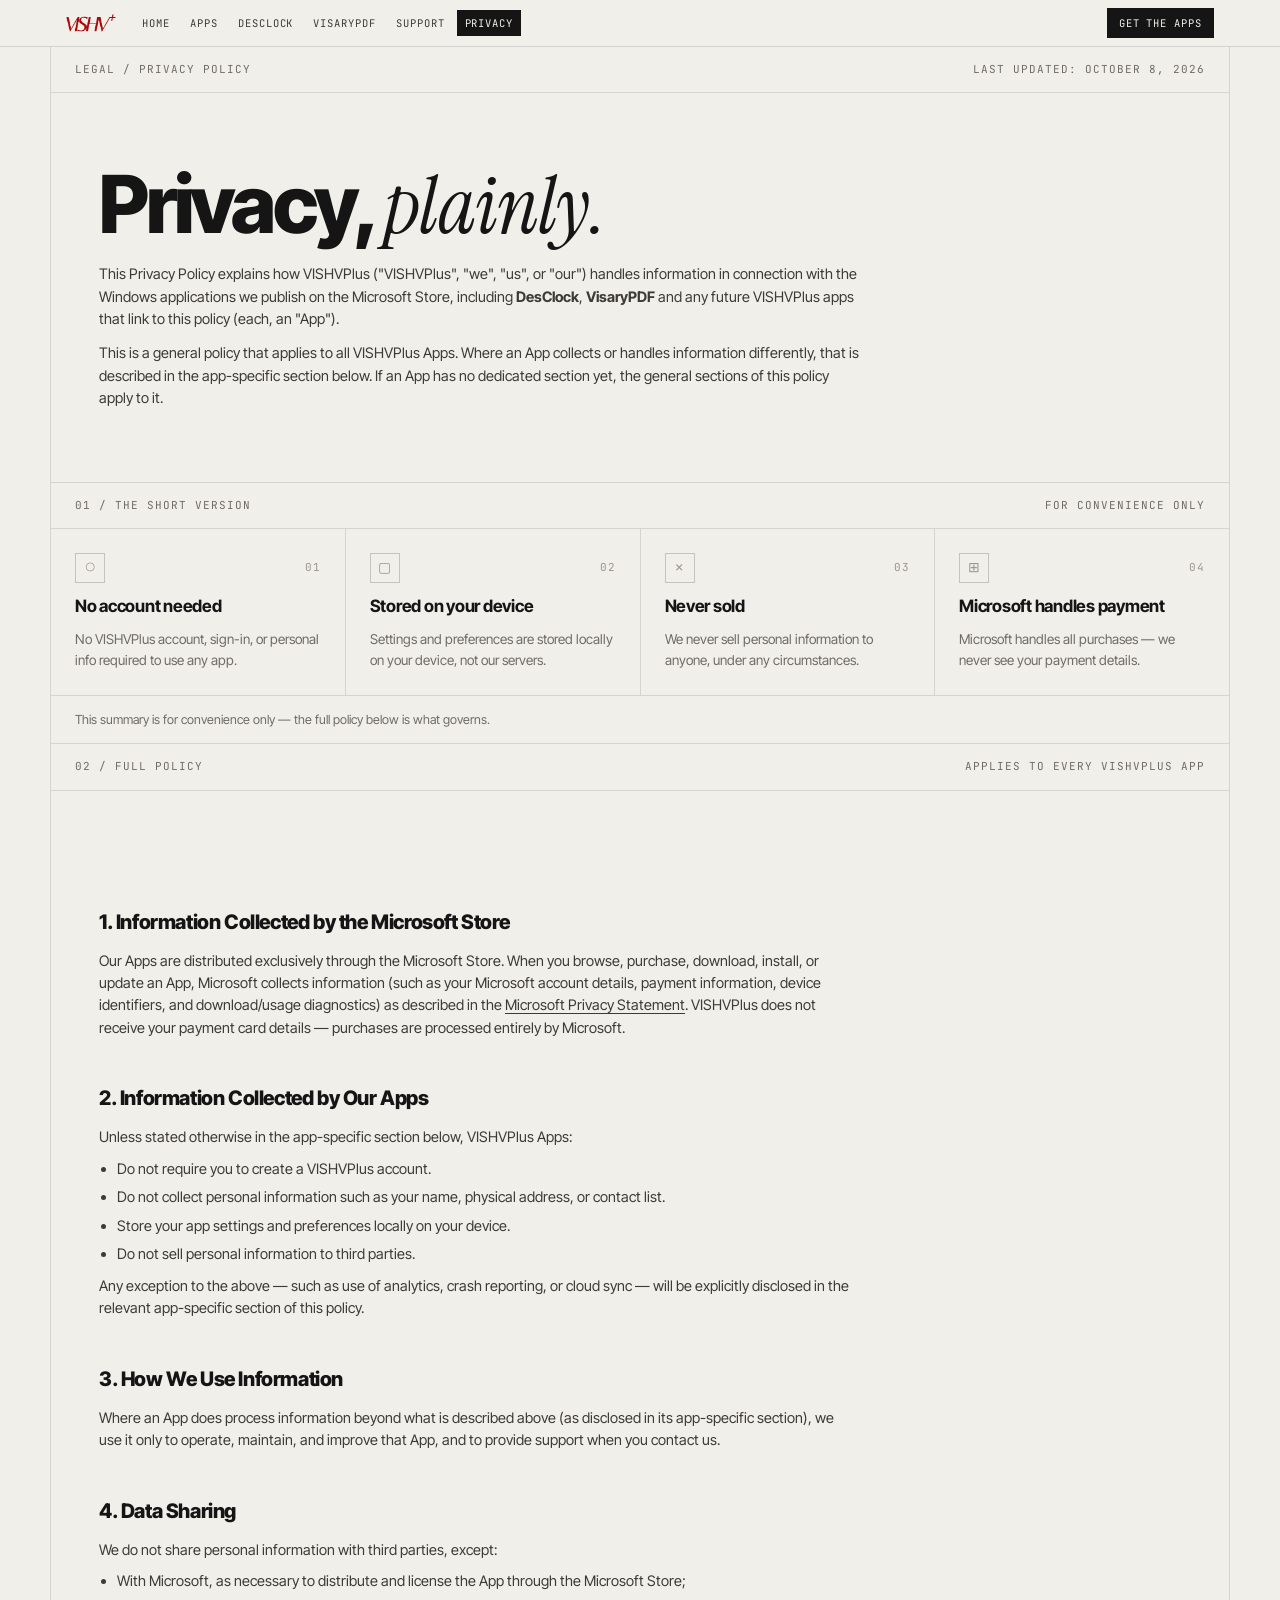
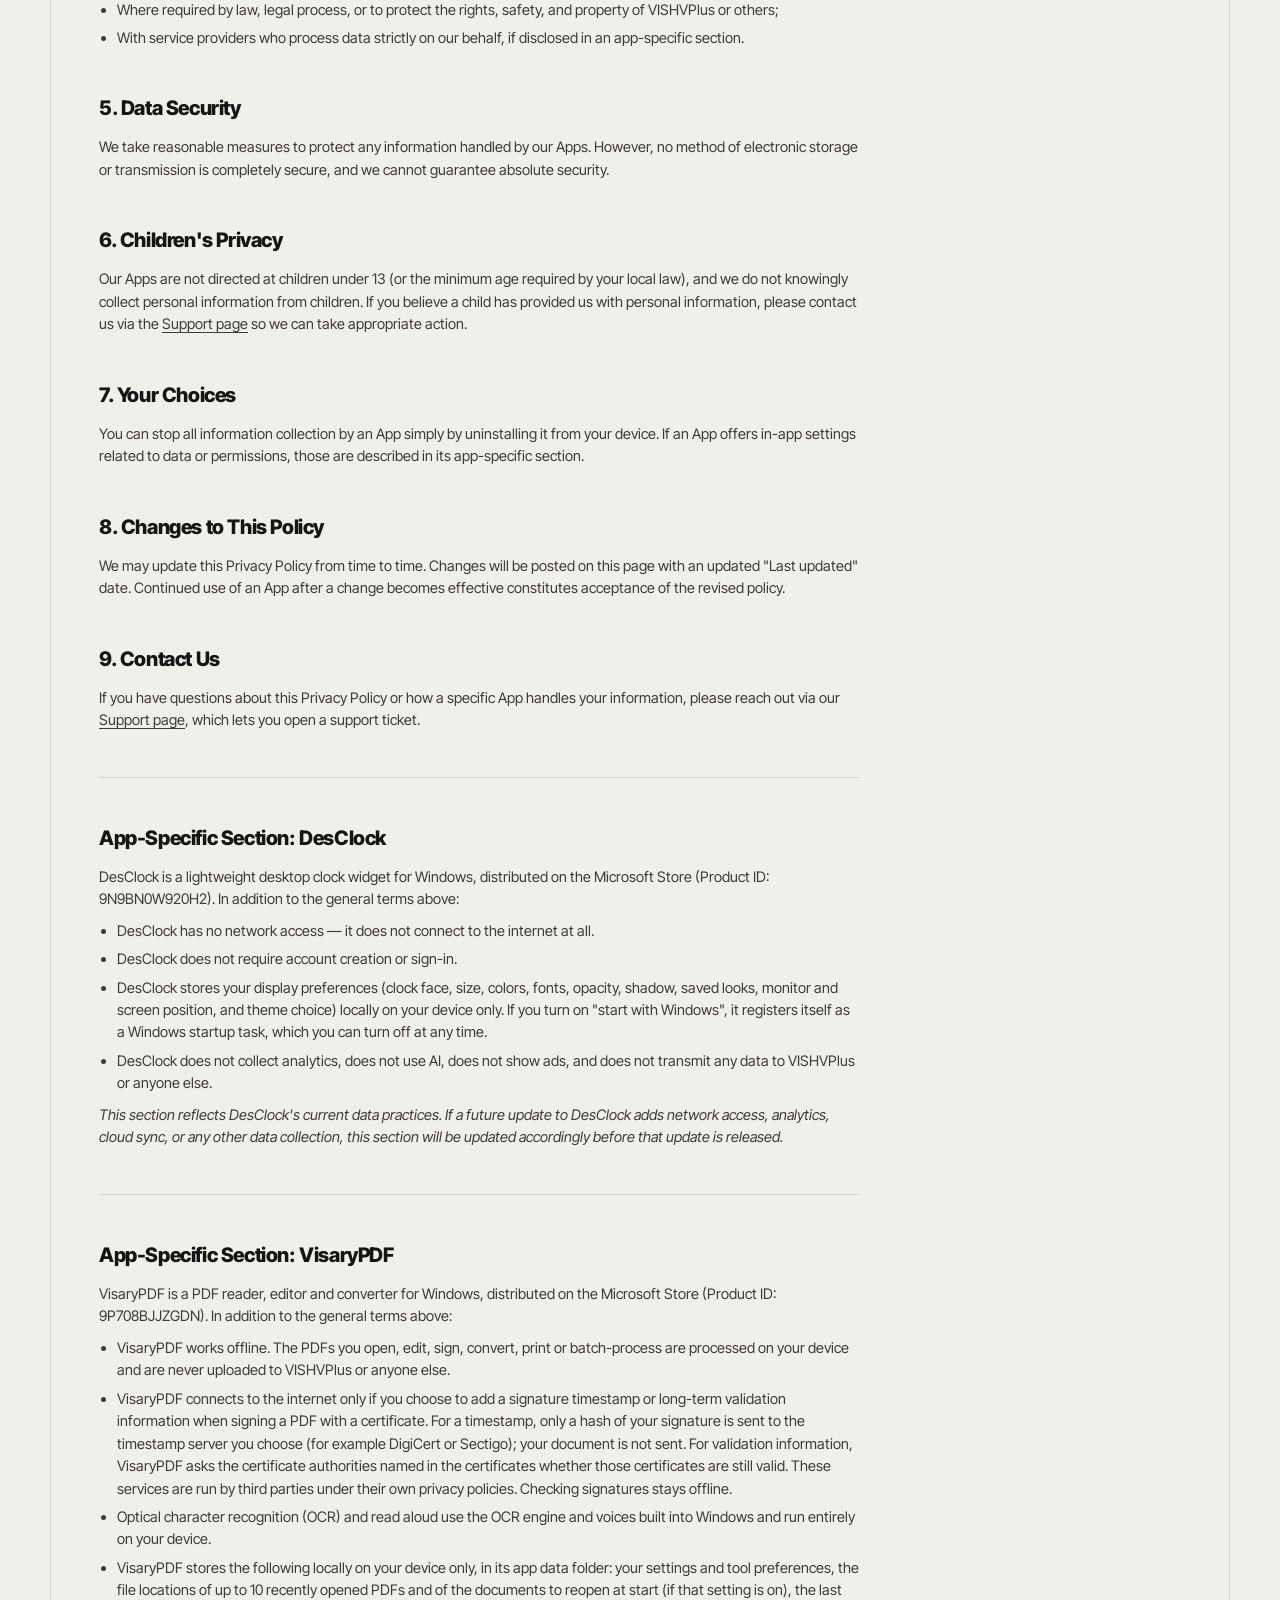
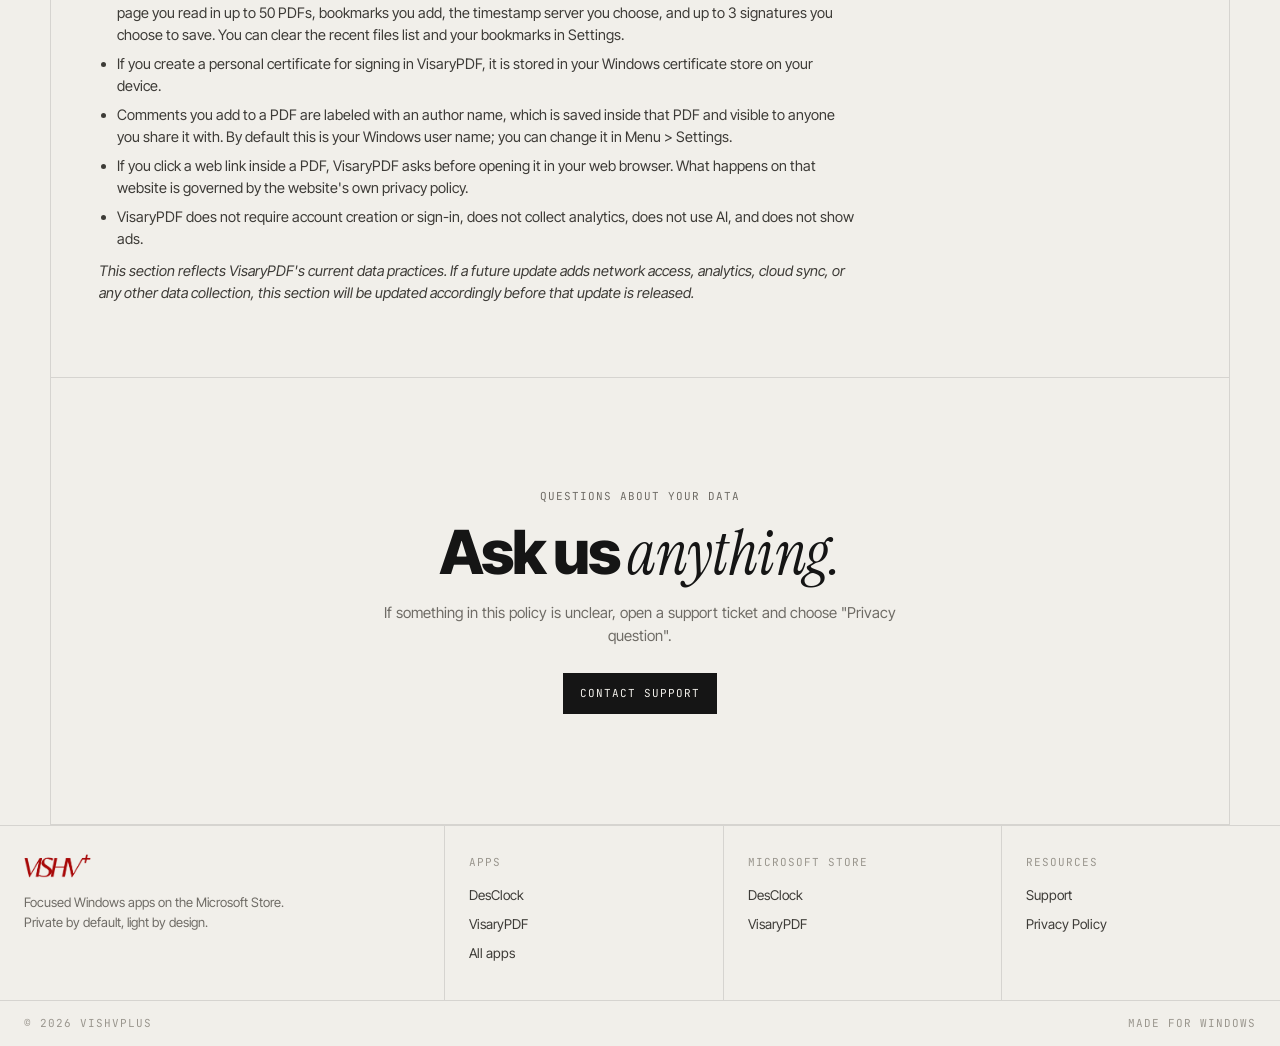
==== commit c2636e1c: "Update DesClock and VisaryPDF pages for their latest versions DesClock: four analog faces, sizing fr" ====
--- a/privacy-policy.html
+++ b/privacy-policy.html
@@ -30,7 +30,7 @@
 <main class="frame">
 
 <section class="section" id="top" data-rail="Privacy">
-  <div class="label-row mono"><span>Legal / Privacy policy</span><span>Last updated: October 3, 2026</span></div>
+  <div class="label-row mono"><span>Legal / Privacy policy</span><span>Last updated: October 8, 2026</span></div>
   <div class="pad stack">
     <h1 class="h-hero">Privacy, <span class="serif">plainly.</span></h1>
     <div class="prose"><p>
@@ -171,7 +171,7 @@
   <ul>
     <li>DesClock has no network access — it does not connect to the internet at all.</li>
     <li>DesClock does not require account creation or sign-in.</li>
-    <li>DesClock stores your display preferences (clock face, colors, fonts, opacity, shadow, screen position, and theme choice) locally on your device only.</li>
+    <li>DesClock stores your display preferences (clock face, size, colors, fonts, opacity, shadow, saved looks, monitor and screen position, and theme choice) locally on your device only. If you turn on "start with Windows", it registers itself as a Windows startup task, which you can turn off at any time.</li>
     <li>DesClock does not collect analytics, does not use AI, does not show ads, and does not transmit any data to VISHVPlus or anyone else.</li>
   </ul>
   <p class="note">
@@ -188,9 +188,11 @@
     Microsoft Store (Product ID: 9P708BJJZGDN). In addition to the general terms above:
   </p>
   <ul>
-    <li>VisaryPDF does not connect to the internet. The PDFs you open, edit, sign, convert or print are processed on your device and are never uploaded to VISHVPlus or anyone else.</li>
-    <li>Optical character recognition (OCR) uses the OCR engine built into Windows and runs entirely on your device.</li>
-    <li>VisaryPDF stores the following locally on your device only, in its app data folder: your settings, the file locations of up to 10 recently opened PDFs, the last page you read in up to 50 PDFs, and up to 3 signatures you choose to save.</li>
+    <li>VisaryPDF works offline. The PDFs you open, edit, sign, convert, print or batch-process are processed on your device and are never uploaded to VISHVPlus or anyone else.</li>
+    <li>VisaryPDF connects to the internet only if you choose to add a signature timestamp or long-term validation information when signing a PDF with a certificate. For a timestamp, only a hash of your signature is sent to the timestamp server you choose (for example DigiCert or Sectigo); your document is not sent. For validation information, VisaryPDF asks the certificate authorities named in the certificates whether those certificates are still valid. These services are run by third parties under their own privacy policies. Checking signatures stays offline.</li>
+    <li>Optical character recognition (OCR) and read aloud use the OCR engine and voices built into Windows and run entirely on your device.</li>
+    <li>VisaryPDF stores the following locally on your device only, in its app data folder: your settings and tool preferences, the file locations of up to 10 recently opened PDFs and of the documents to reopen at start (if that setting is on), the last page you read in up to 50 PDFs, bookmarks you add, the timestamp server you choose, and up to 3 signatures you choose to save. You can clear the recent files list and your bookmarks in Settings.</li>
+    <li>If you create a personal certificate for signing in VisaryPDF, it is stored in your Windows certificate store on your device.</li>
     <li>Comments you add to a PDF are labeled with an author name, which is saved inside that PDF and visible to anyone you share it with. By default this is your Windows user name; you can change it in Menu &gt; Settings.</li>
     <li>If you click a web link inside a PDF, VisaryPDF asks before opening it in your web browser. What happens on that website is governed by the website's own privacy policy.</li>
     <li>VisaryPDF does not require account creation or sign-in, does not collect analytics, does not use AI, and does not show ads.</li>
--- a/assets/style.css
+++ b/assets/style.css
@@ -13,7 +13,7 @@
 
   --brand: #a70707;
   --clock: #2d63e8;
-  --pdf: #e0632c;
+  --pdf: #2a14b8;
   --ok: #1f7a46;
 
   --sans: "Inter Tight", "Segoe UI", -apple-system, BlinkMacSystemFont, Helvetica, Arial, sans-serif;
@@ -217,7 +217,7 @@
 
 .chip-ok { color: var(--ok); border-color: rgba(31, 122, 70, 0.4); }
 .chip-clock { color: var(--clock); border-color: rgba(45, 99, 232, 0.4); }
-.chip-pdf { color: var(--pdf); border-color: rgba(224, 99, 44, 0.45); }
+.chip-pdf { color: var(--pdf); border-color: rgba(42, 20, 184, 0.4); }
 
 .num-tag {
   display: inline-block;
@@ -679,7 +679,7 @@
 .scan-page i:nth-of-type(7) { animation-delay: 1.2s; }
 .scan-page i:nth-of-type(8) { width: 80%; animation-delay: 1.4s; }
 
-.scan-bar { position: absolute; left: 0; right: 0; top: 0; height: 2px; background: var(--pdf); box-shadow: 0 0 16px 4px rgba(224, 99, 44, 0.6); animation: scanMove 4.5s ease-in-out infinite; }
+.scan-bar { position: absolute; left: 0; right: 0; top: 0; height: 2px; background: #4f8bff; box-shadow: 0 0 16px 4px rgba(79, 139, 255, 0.6); animation: scanMove 4.5s ease-in-out infinite; }
 
 @keyframes scanMove { 0% { top: 0; opacity: 0; } 8% { opacity: 1; } 55% { top: 100%; opacity: 1; } 62%, 100% { top: 100%; opacity: 0; } }
 @keyframes sharpen { 0%, 12% { filter: blur(1.4px); background: #8a8478; } 45%, 88% { filter: none; background: #2b2925; } 100% { filter: blur(1.4px); background: #8a8478; } }
@@ -727,6 +727,25 @@
 @keyframes outIn { 0% { opacity: 0; transform: translateX(-10px); } 12%, 85% { opacity: 1; transform: none; } 100% { opacity: 0; } }
 .flow-arrow { font-family: var(--mono); color: var(--muted); font-size: clamp(14px, 2vw, 22px); }
 
+/* Redact */
+.redact-scene { background: #e4e1da; display: flex; align-items: center; justify-content: center; }
+.redact-page { width: 36%; aspect-ratio: 0.77; background: #fff; box-shadow: 0 16px 34px rgba(0, 0, 0, 0.18); padding: 9% 7%; display: flex; flex-direction: column; gap: 7%; }
+.rline { position: relative; display: block; height: 3.2%; }
+.rline i { display: block; height: 100%; background: #c9c5bc; }
+.rbar { position: absolute; top: -60%; height: 220%; background: #111; transform-origin: left center; transform: scaleX(0); animation: redact 5s ease-in-out infinite; }
+@keyframes redact { 0%, 12% { transform: scaleX(0); } 35%, 88% { transform: scaleX(1); } 100% { transform: scaleX(0); } }
+
+/* Batch */
+.batch-scene { background: #e8e5de; display: flex; align-items: center; justify-content: center; }
+.batch-panel { width: 72%; background: #fbfaf7; border: 1px solid var(--hair-2); box-shadow: 0 16px 34px rgba(0, 0, 0, 0.12); }
+.bhead { display: flex; justify-content: space-between; padding: 10px 14px; border-bottom: 1px solid var(--hair); color: var(--muted); font-size: clamp(8px, 0.9vw, 10px); }
+.brow { display: grid; grid-template-columns: 1.3fr 1fr 1fr; align-items: center; gap: 10px; padding: 9px 14px; border-bottom: 1px solid var(--hair); font-size: clamp(9px, 1.05vw, 12px); }
+.brow:last-child { border-bottom: none; }
+.bstep { color: var(--faint); font-size: clamp(7px, 0.8vw, 9px); }
+.bbar { height: 6px; background: var(--paper-3); overflow: hidden; }
+.bbar i { display: block; height: 100%; width: 100%; background: var(--pdf); transform-origin: left; transform: scaleX(0); animation: bfill 6s ease-in-out infinite; }
+@keyframes bfill { 0%, 5% { transform: scaleX(0); } 45%, 90% { transform: scaleX(1); } 100% { transform: scaleX(1); opacity: 0; } }
+
 /* Themes */
 .themes-scene { background: #e4e0d8; display: grid; grid-template-columns: repeat(2, 1fr); gap: 5%; padding: 7% 9%; }
 .theme-tile { position: relative; border: 1px solid rgba(0, 0, 0, 0.15); display: grid; grid-template-rows: 16% 1fr; overflow: hidden; }
@@ -867,4 +886,6 @@
   .scan-page i { filter: none; background: #2b2925; }
   .sig-path { stroke-dashoffset: 0; }
   .out .row { opacity: 1; }
-}
+  .rbar { transform: scaleX(1); }
+  .bbar i { transform: scaleX(1); }
+}
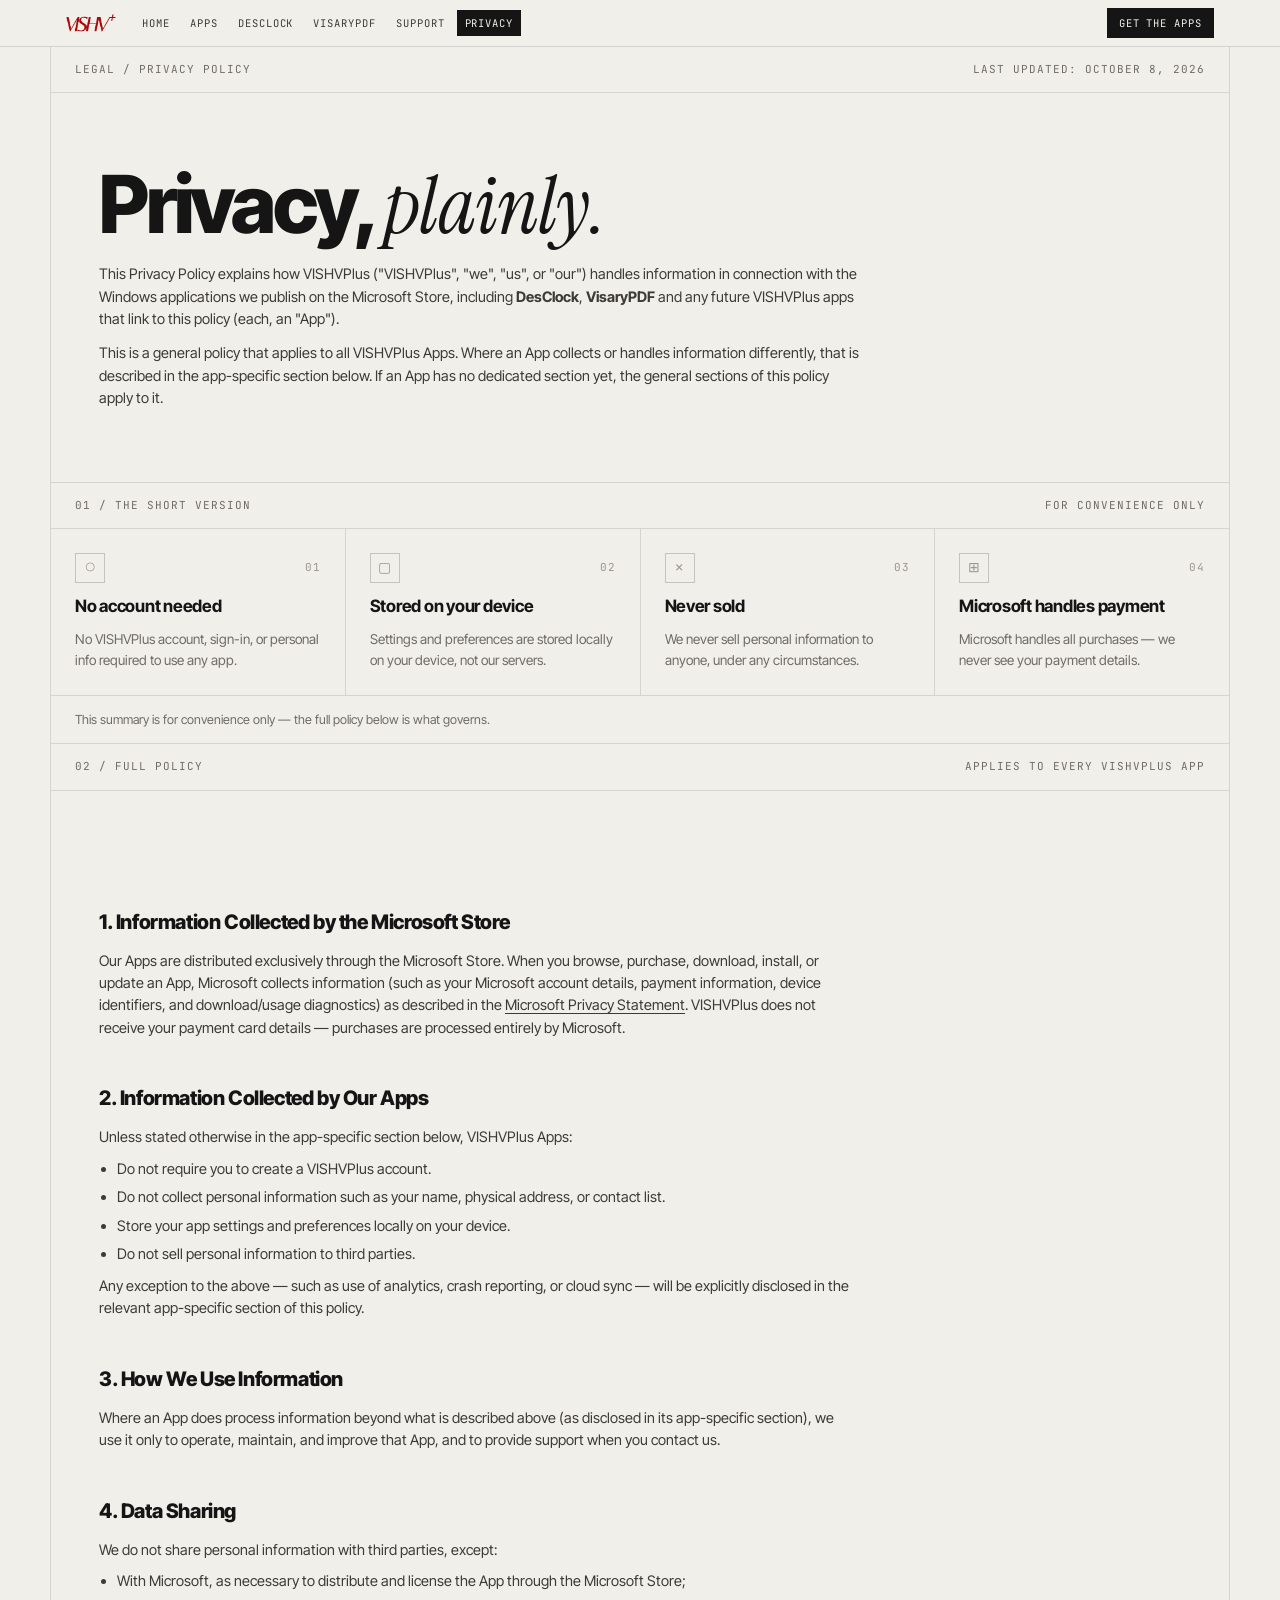
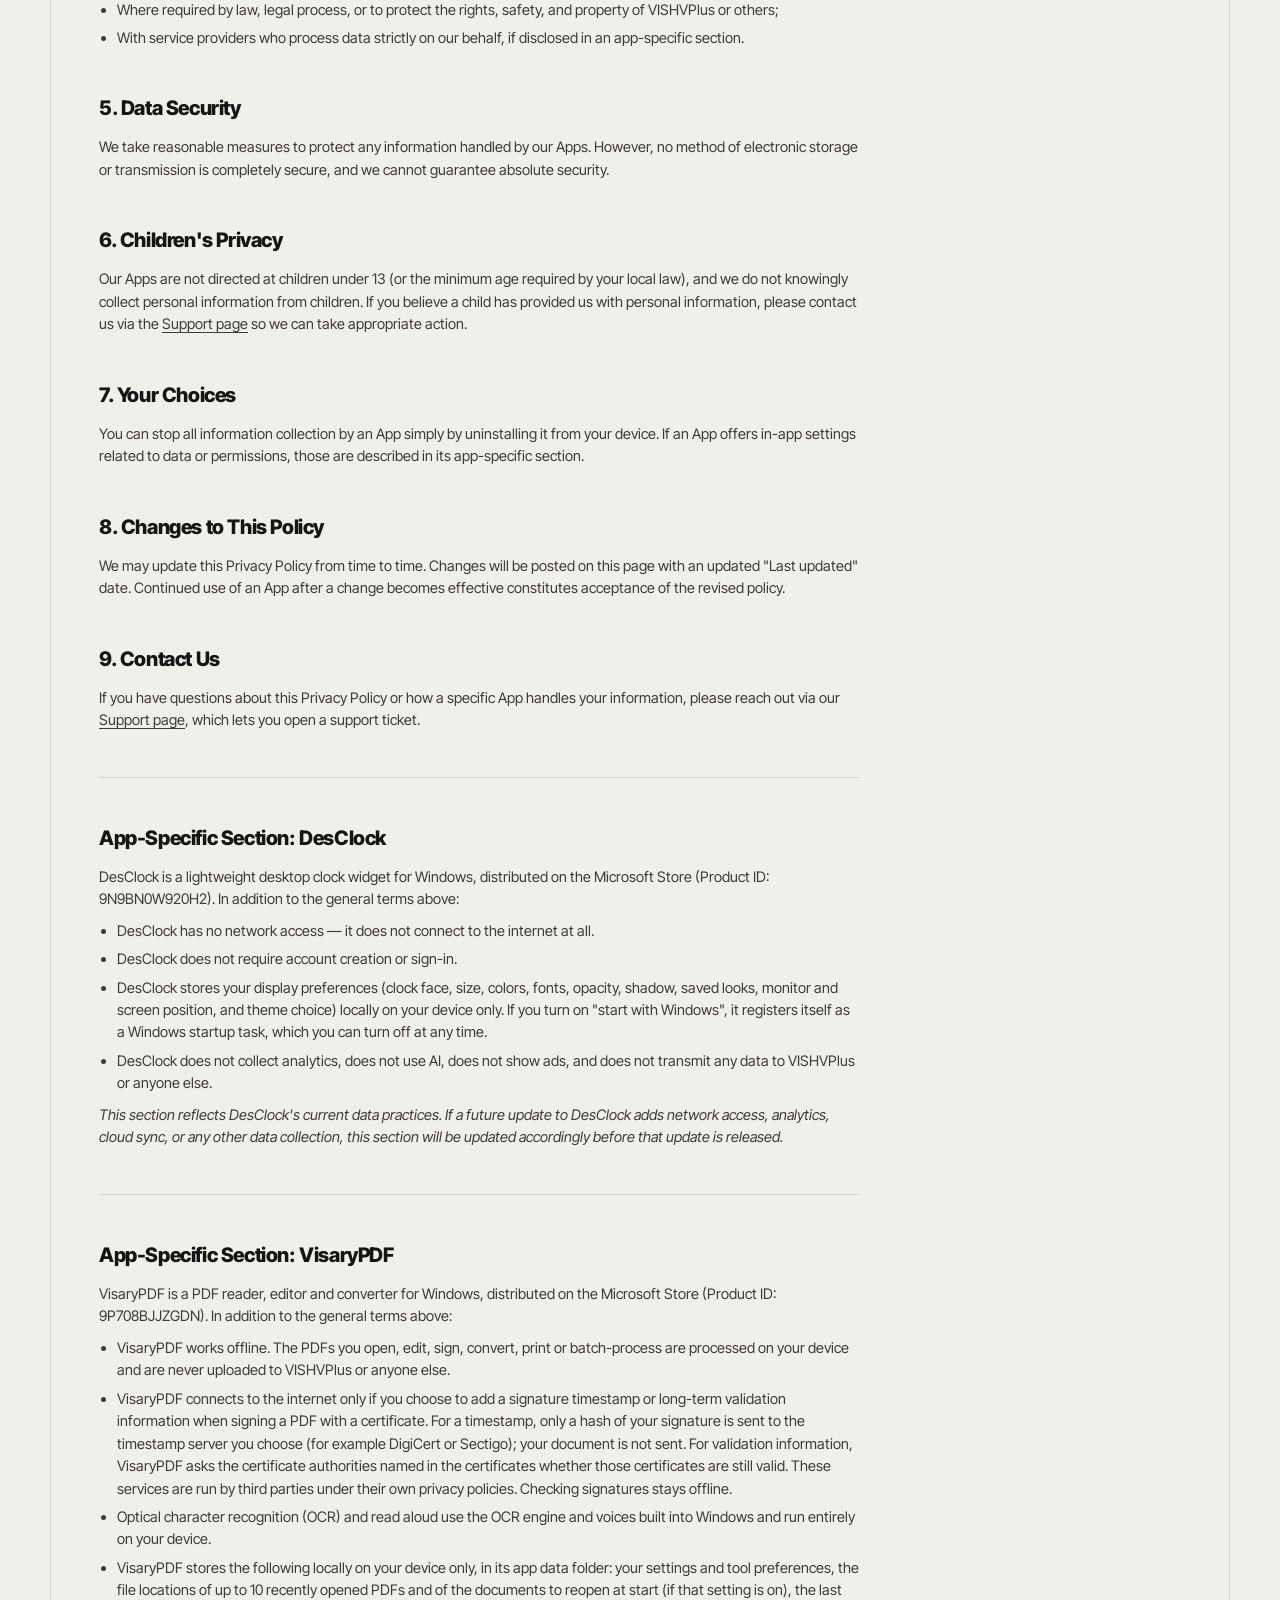
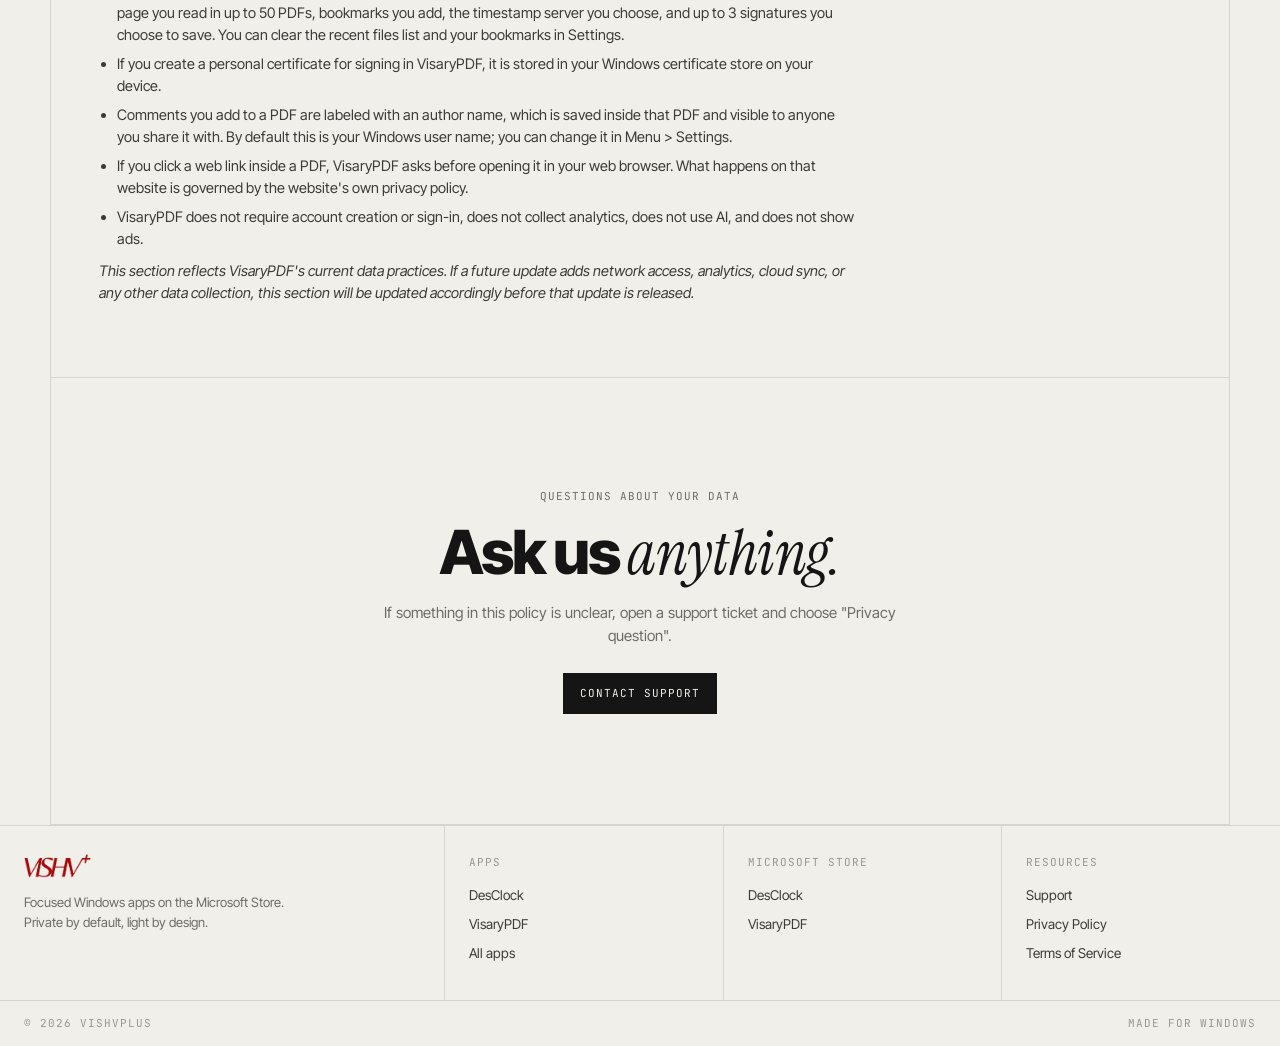
==== commit ea0f2645: "Add Terms of Service and send Store badges to the listings Both apps are paid, so every "Get it from" ====
--- a/privacy-policy.html
+++ b/privacy-policy.html
@@ -236,6 +236,7 @@
       <h4 class="mono">Resources</h4>
       <a href="support.html">Support</a>
       <a href="privacy-policy.html">Privacy Policy</a>
+      <a href="terms.html">Terms of Service</a>
     </div>
   </div>
   <div class="footer-bottom mono">
--- a/assets/style.css
+++ b/assets/style.css
@@ -253,6 +253,7 @@
 .grid > * { background: var(--paper); }
 
 .g-2 { grid-template-columns: repeat(2, 1fr); }
+.g-2 > :last-child:nth-child(odd) { grid-column: 1 / -1; }
 .g-3 { grid-template-columns: repeat(3, 1fr); }
 .g-4 { grid-template-columns: repeat(4, 1fr); }
 
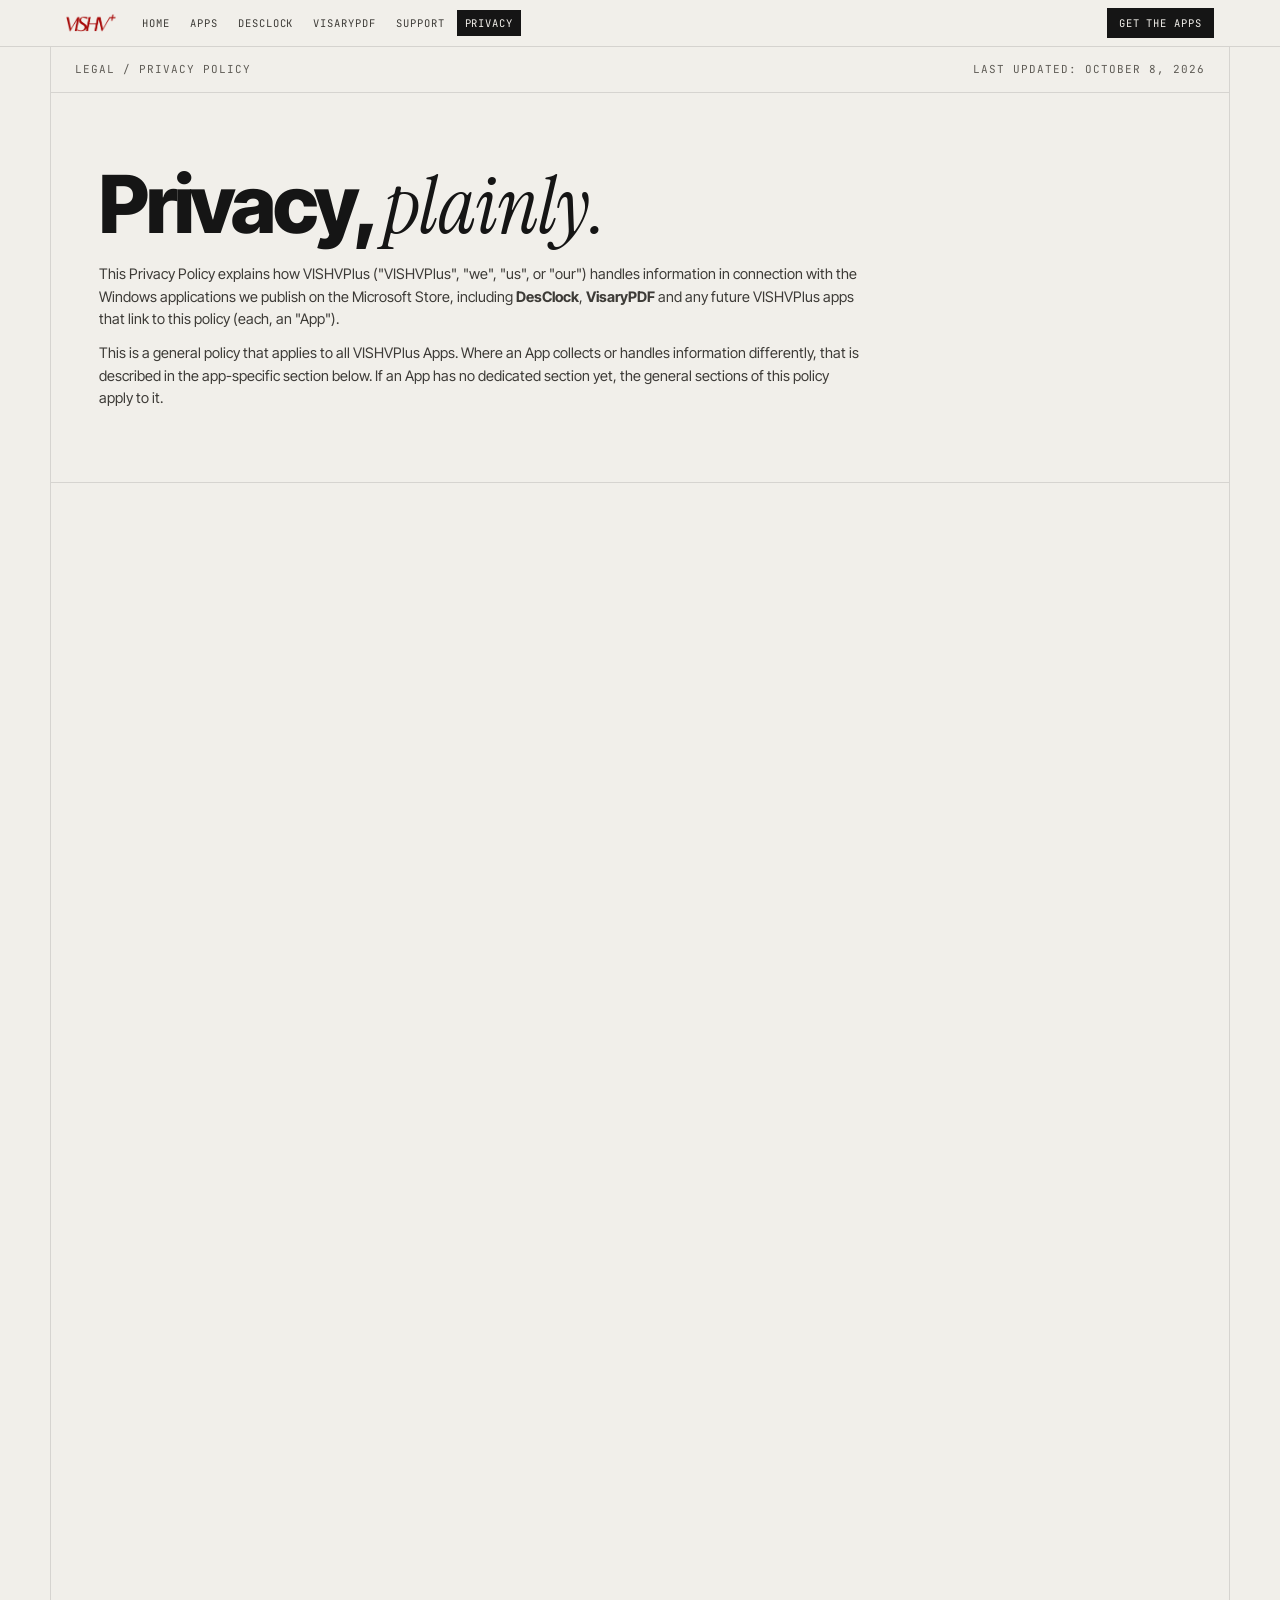
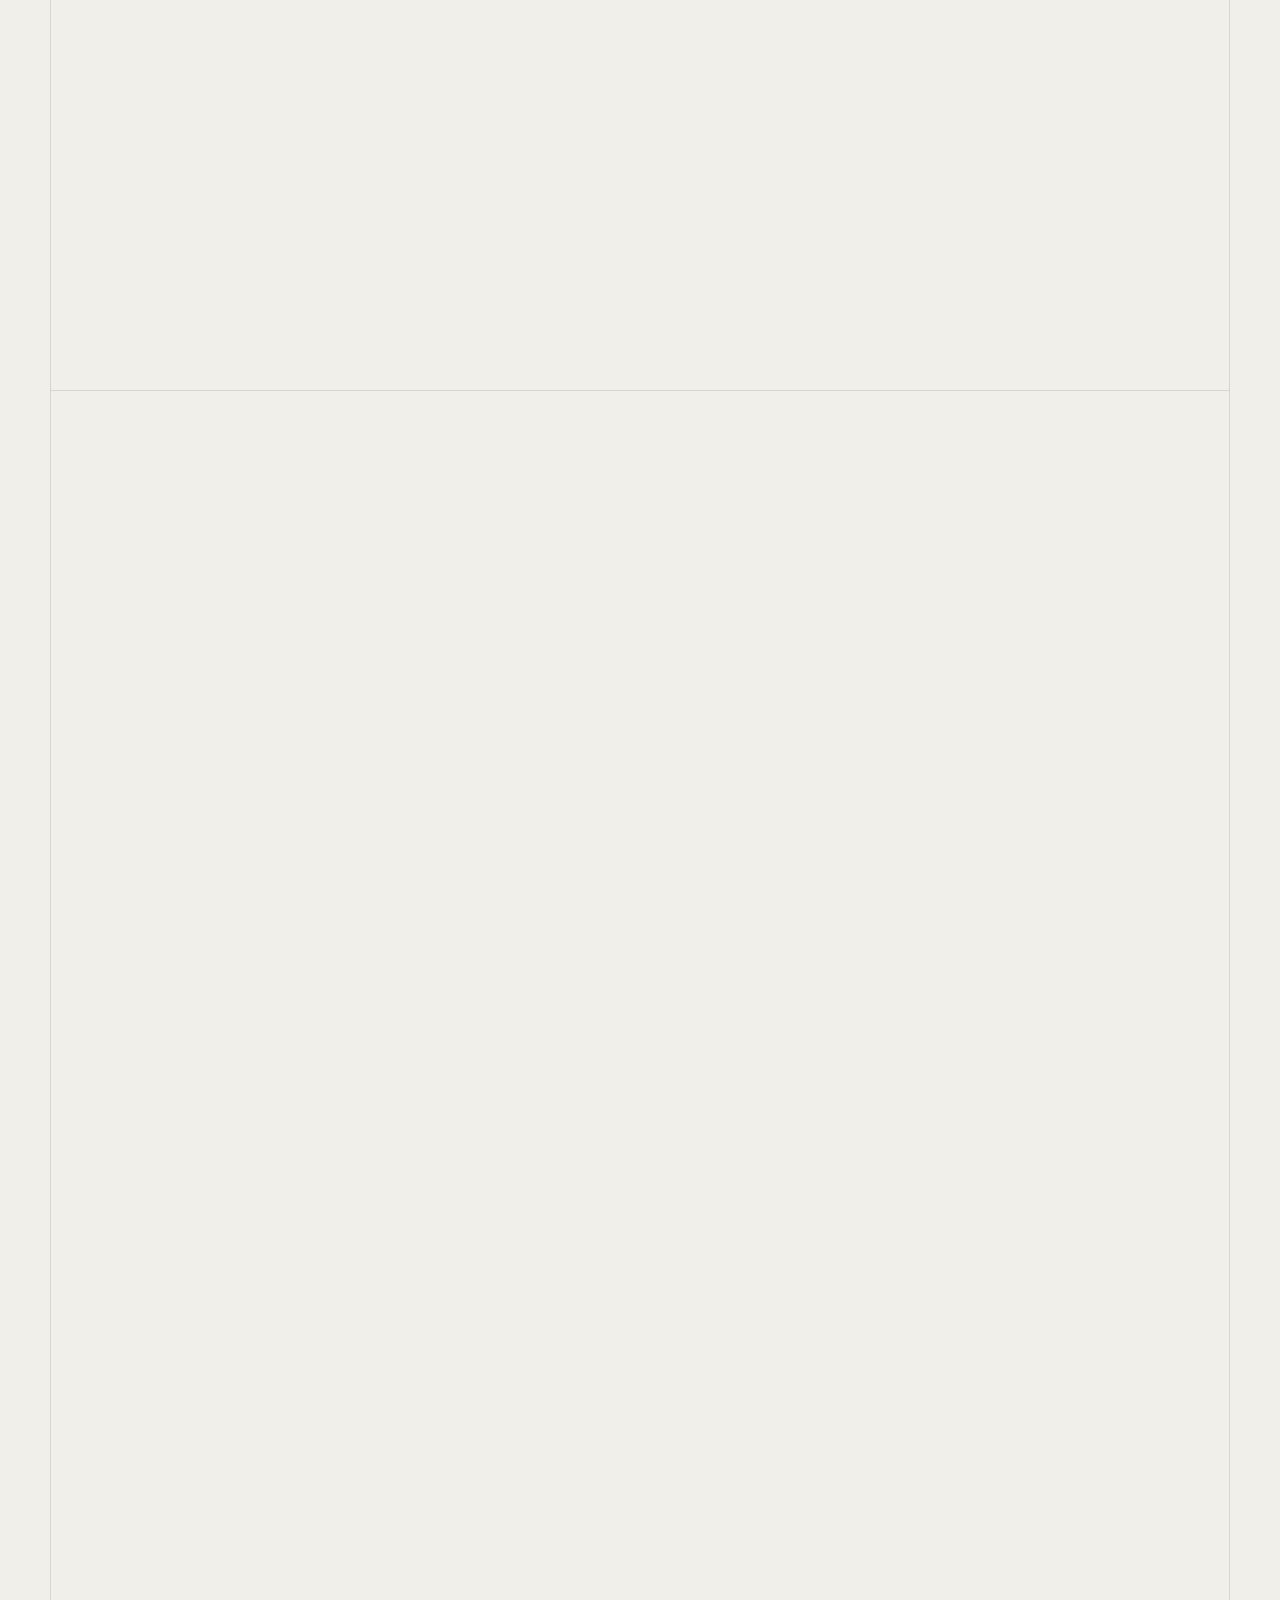
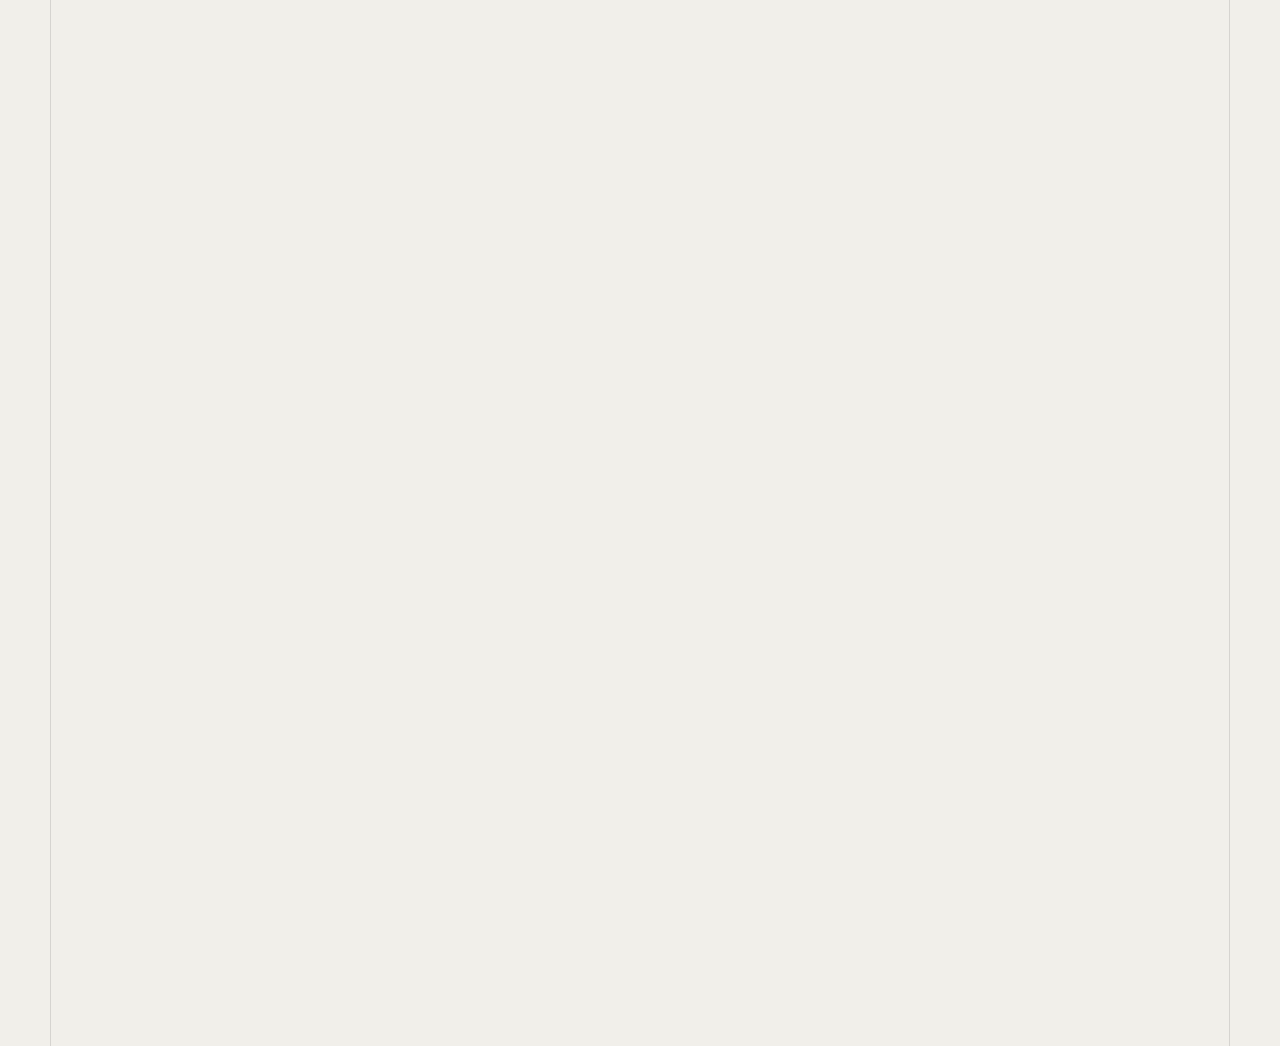
==== commit 92a5d1a3: "Make the site faster and consistent across Chromium and Firefox Lighthouse (mobile, simulated thrott" ====
--- a/privacy-policy.html
+++ b/privacy-policy.html
@@ -7,15 +7,15 @@
 <title>Privacy Policy — VISHVPlus</title>
 <meta name="description" content="Privacy Policy for VISHVPlus apps on the Microsoft Store, including DesClock and VisaryPDF.">
 <link rel="icon" href="assets/favicon.svg" type="image/svg+xml">
-<link rel="preconnect" href="https://fonts.googleapis.com">
-<link rel="preconnect" href="https://fonts.gstatic.com" crossorigin>
-<link href="https://fonts.googleapis.com/css2?family=Instrument+Serif:ital@1&family=Inter+Tight:wght@400;500;600;700;800&family=JetBrains+Mono:wght@400;500;600&display=swap" rel="stylesheet">
-<link rel="stylesheet" href="assets/style.css">
+<link rel="preload" href="assets/fonts/inter-tight-var.woff2" as="font" type="font/woff2" crossorigin>
+<link rel="preload" href="assets/fonts/jetbrains-mono-var.woff2" as="font" type="font/woff2" crossorigin>
+<link rel="preload" href="assets/fonts/instrument-serif-italic.woff2" as="font" type="font/woff2" crossorigin>
+<link rel="stylesheet" href="assets/style.min.css?v=ed2398d7">
 </head>
 <body>
 <header class="nav">
   <div class="nav-inner">
-    <a class="nav-brand" href="index.html"><img src="assets/logo-mark.png" alt="VISHVPlus"></a>
+    <a class="nav-brand" href="index.html"><img width="447" height="160" decoding="async" src="assets/logo-mark.webp" alt="VISHVPlus"></a>
     <nav class="nav-links" aria-label="Main">
       <a href="index.html">Home</a>
       <a href="index.html#lineup">Apps</a>
@@ -218,22 +218,22 @@
 <footer class="footer">
   <div class="footer-grid">
     <div class="footer-brand">
-      <img src="assets/logo-mark.png" alt="VISHVPlus">
+      <img loading="lazy" width="447" height="160" decoding="async" src="assets/logo-mark.webp" alt="VISHVPlus">
       <p>Focused Windows apps on the Microsoft Store. Private by default, light by design.</p>
     </div>
     <div class="footer-col">
-      <h4 class="mono">Apps</h4>
+      <h2 class="mono">Apps</h2>
       <a href="apps/DesClock.html">DesClock</a>
       <a href="apps/VisaryPDF.html">VisaryPDF</a>
       <a href="index.html#lineup">All apps</a>
     </div>
     <div class="footer-col">
-      <h4 class="mono">Microsoft Store</h4>
+      <h2 class="mono">Microsoft Store</h2>
       <a href="https://apps.microsoft.com/detail/9N9BN0W920H2?hl=en-us&gl=IN&ocid=pdpshare" target="_blank" rel="noopener">DesClock</a>
       <a href="https://apps.microsoft.com/detail/9P708BJJZGDN" target="_blank" rel="noopener">VisaryPDF</a>
     </div>
     <div class="footer-col">
-      <h4 class="mono">Resources</h4>
+      <h2 class="mono">Resources</h2>
       <a href="support.html">Support</a>
       <a href="privacy-policy.html">Privacy Policy</a>
       <a href="terms.html">Terms of Service</a>
@@ -244,6 +244,6 @@
     <span>Made for Windows</span>
   </div>
 </footer>
-<script src="assets/main.js"></script>
+<script src="assets/main.min.js?v=ed2398d7" defer></script>
 </body>
 </html>
--- a/assets/style.min.css
+++ b/assets/style.min.css
@@ -0,0 +1 @@
+@font-face{font-family:Inter Tight;src:url(fonts/inter-tight-var.woff2) format("woff2");font-weight:100 900;font-style:normal;font-display:swap}@font-face{font-family:JetBrains Mono;src:url(fonts/jetbrains-mono-var.woff2) format("woff2");font-weight:100 800;font-style:normal;font-display:swap}@font-face{font-family:"Instrument Serif";src:url(fonts/instrument-serif-italic.woff2) format("woff2");font-weight:400;font-style:italic;font-display:swap}@font-face{font-family:Inter Tight Fallback;src:local("Arial"),local("Helvetica"),local("Liberation Sans");size-adjust:95%;ascent-override:102%;descent-override:25%;line-gap-override:0%}@font-face{font-family:Mono Fallback;src:local("Consolas"),local("Menlo"),local("DejaVu Sans Mono"),local("Liberation Mono");size-adjust:92%}:root{--paper: #f1efea;--paper-2: #e9e6df;--paper-3: #dfdbd2;--ink: #151515;--ink-2: #3d3b37;--muted: #5f5c56;--faint: #6a675f;--hair: rgba(21, 21, 21, .12);--hair-2: rgba(21, 21, 21, .2);--brand: #a70707;--clock: #2d63e8;--pdf: #2a14b8;--ok: #1f7a46;--sans: "Inter Tight", "Inter Tight Fallback", "Segoe UI", -apple-system, BlinkMacSystemFont, Helvetica, Arial, sans-serif;--serif: "Instrument Serif", Georgia, "Times New Roman", serif;--mono: "JetBrains Mono", "Mono Fallback", ui-monospace, "Cascadia Mono", Consolas, Menlo, monospace;--frame: 1180px;--ease: cubic-bezier(.22, .61, .36, 1)}*{box-sizing:border-box}html{scroll-behavior:smooth}body{margin:0;background:var(--paper);color:var(--ink);font-family:var(--sans);font-size:15px;line-height:1.55;-webkit-font-smoothing:antialiased;-moz-osx-font-smoothing:grayscale;text-rendering:optimizeLegibility}a{color:inherit;text-decoration:none}img{max-width:100%;display:block}h1,h2,h3,h4,p{margin:0}.mono{font-family:var(--mono);font-size:11px;letter-spacing:.09em;text-transform:uppercase}.h-hero{font-size:clamp(2.6rem,6.4vw,5rem);font-weight:800;letter-spacing:-.04em;line-height:.98}.h-xl{font-size:clamp(2.2rem,5vw,3.8rem);font-weight:800;letter-spacing:-.035em;line-height:1.02}.h-lg{font-size:clamp(1.7rem,3.4vw,2.5rem);font-weight:800;letter-spacing:-.03em;line-height:1.05}.serif{font-family:var(--serif);font-style:italic;font-weight:400;letter-spacing:-.01em}.t-brand{color:var(--brand)}.t-clock{color:var(--clock)}.t-pdf{color:var(--pdf)}.lead{color:var(--muted);font-size:15px;max-width:520px}.center{text-align:center}.center .lead{margin-left:auto;margin-right:auto}.frame{max-width:var(--frame);margin:0 auto;border-left:1px solid var(--hair);border-right:1px solid var(--hair);position:relative}.nav{position:sticky;top:0;z-index:50;background:#f1efeaeb;-webkit-backdrop-filter:blur(10px);backdrop-filter:blur(10px);border-bottom:1px solid var(--hair)}.nav-inner{max-width:var(--frame);margin:0 auto;height:46px;display:flex;align-items:center;gap:18px;padding:0 16px}@supports not ((backdrop-filter: blur(1px)) or (-webkit-backdrop-filter: blur(1px))){.nav{background:var(--paper)}}.nav-brand img{height:18px;width:auto;display:block}.nav-links{display:flex;gap:4px;flex:1;overflow-x:auto;scrollbar-width:none}.nav-links::-webkit-scrollbar{display:none}.nav-links a{font-family:var(--mono);font-size:10.5px;letter-spacing:.09em;text-transform:uppercase;padding:5px 8px;color:var(--ink-2);white-space:nowrap}.nav-links a:hover{background:var(--paper-2)}.nav-links a.is-active{background:var(--ink);color:var(--paper)}.nav-cta{font-family:var(--mono);font-size:10.5px;letter-spacing:.09em;text-transform:uppercase;background:var(--ink);color:var(--paper);padding:7px 12px;white-space:nowrap}.section{border-bottom:1px solid var(--hair)}.label-row{display:flex;justify-content:space-between;gap:16px;padding:14px 24px;color:var(--muted);border-bottom:1px solid var(--hair)}.label-row.no-rule{border-bottom:none}.pad{padding:clamp(36px,6vw,72px) clamp(20px,4vw,48px)}.pad-sm{padding:28px clamp(20px,4vw,48px)}.stack>*+*{margin-top:18px}.btn-row{display:flex;flex-wrap:wrap;gap:10px;align-items:center}.center .btn-row{justify-content:center}.btn{display:inline-flex;align-items:center;gap:8px;font-family:var(--mono);font-size:11px;letter-spacing:.09em;text-transform:uppercase;padding:11px 16px;border:1px solid var(--ink);cursor:pointer;transition:background .15s var(--ease),color .15s var(--ease)}.btn-dark{background:var(--ink);color:var(--paper)}.btn-dark:hover{background:#000}.btn-line{background:transparent;color:var(--ink)}.btn-line:hover{background:var(--ink);color:var(--paper)}.badge-link{display:inline-block;width:150px;height:42px;flex:none}.badge-link img{width:100%;height:100%;object-fit:contain;object-position:left center}.chips{display:flex;flex-wrap:wrap;gap:5px}.chip{font-family:var(--mono);font-size:10px;letter-spacing:.08em;text-transform:uppercase;padding:3px 7px;border:1px solid var(--hair-2);color:var(--ink-2)}.chip-ok{color:var(--ok);border-color:#1f7a4666}.chip-clock{color:var(--clock);border-color:#2d63e866}.chip-pdf{color:var(--pdf);border-color:#2a14b866}.num-tag{display:inline-block;font-family:var(--mono);font-size:10px;font-weight:600;color:#fff;padding:2px 6px;background:var(--ink)}.num-tag.clock{background:var(--clock)}.num-tag.pdf{background:var(--pdf)}.arrow-link{font-family:var(--mono);font-size:10.5px;letter-spacing:.09em;text-transform:uppercase;color:var(--ink-2)}.arrow-link:hover{color:var(--ink);text-decoration:underline;text-underline-offset:3px}.grid{display:grid;gap:1px;background:var(--hair)}.grid>*{background:var(--paper)}.g-2{grid-template-columns:repeat(2,1fr)}.g-2>:last-child:nth-child(odd){grid-column:1 / -1}.g-3{grid-template-columns:repeat(3,1fr)}.g-4{grid-template-columns:repeat(4,1fr)}.cell{padding:24px;display:flex;flex-direction:column;gap:10px}.cell-head{display:flex;justify-content:space-between;align-items:center;color:var(--faint)}.cell h3{font-size:17px;font-weight:700;letter-spacing:-.015em}.cell p{color:var(--muted);font-size:13.5px}.icon-box{width:30px;height:30px;border:1px solid var(--hair-2);display:inline-flex;align-items:center;justify-content:center;font-size:14px;background:var(--paper)}.hero{position:relative;overflow:hidden;min-height:640px;display:flex;align-items:center;justify-content:center;padding:80px 20px;border-bottom:1px solid var(--hair)}.orbit{position:absolute;inset:0;pointer-events:none}.orbit span{position:absolute;left:50%;top:50%;border:1px solid var(--hair);border-radius:50%;transform:translate(-50%,-50%)}.orbit span:nth-child(1){width:380px;height:380px}.orbit span:nth-child(2){width:620px;height:620px}.orbit span:nth-child(3){width:880px;height:880px}.orbit span:nth-child(4){width:1160px;height:1160px}.hero-center{position:relative;z-index:2;text-align:center;max-width:600px;background:radial-gradient(closest-side,var(--paper) 70%,rgba(241,239,234,0));padding:30px 20px}.hero-logo{height:clamp(44px,7vw,76px);width:auto;margin:0 auto 22px}.hero-tagline{font-size:clamp(1.4rem,2.8vw,2rem);font-weight:700;letter-spacing:-.025em;margin-bottom:10px}.hero-sub{color:var(--muted);font-size:14px;max-width:420px;margin:0 auto 22px}.hero-meta{margin-top:18px;color:var(--muted)}.hero-meta+.hero-meta{margin-top:6px;color:var(--faint)}.float{position:absolute;z-index:1;animation:drift 9s ease-in-out infinite;animation-delay:var(--d, 0s)}@keyframes drift{0%,to{transform:translate(0) rotate(var(--r, 0deg))}50%{transform:translate(var(--dx, 6px),var(--dy, -10px)) rotate(var(--r, 0deg))}}.fcard{background:var(--paper);border:1px solid var(--hair-2);box-shadow:0 14px 30px #1515151a}.f-icon{width:76px;height:76px;padding:8px}.f-icon img{width:100%;height:100%;object-fit:contain}.f-clock{padding:12px 16px;background:#101318;color:#fff;border-color:#101318}.f-clock .t{font-size:26px;font-weight:700;font-variant-numeric:tabular-nums;letter-spacing:-.02em;line-height:1.1}.f-clock .d{font-size:10px;color:#fff9;font-family:var(--mono);letter-spacing:.06em;text-transform:uppercase}.f-page{width:96px;height:124px;padding:14px 12px;display:flex;flex-direction:column;gap:7px;background:#fbfaf7}.f-page i{display:block;height:4px;background:#c9c5bc}.f-page i.hl{background:#f2c94c}.f-sign{padding:10px 14px 6px;width:150px}.f-sign svg{width:100%;height:44px}.f-sign .line{border-top:1px solid var(--hair-2);margin-top:2px;padding-top:4px;color:var(--faint)}.f-chip{padding:8px 12px;color:var(--ink-2)}.f-analog{width:92px;height:92px;border-radius:50%;padding:6px;background:#101318;border-color:#101318}.ticker{overflow:hidden;border-bottom:1px solid var(--hair);padding:10px 0;color:var(--ink-2)}.ticker-track{display:flex;gap:28px;width:max-content;animation:ticker 40s linear infinite}.ticker-track span{white-space:nowrap;display:inline-flex;align-items:center;gap:28px}.ticker-track span:after{content:"";width:4px;height:4px;background:var(--brand);display:inline-block}@keyframes ticker{to{transform:translate(-50%)}}.lineup .card{display:flex;flex-direction:column}.card-top{display:flex;justify-content:space-between;align-items:center;padding:12px 16px;color:var(--faint)}.card-visual{position:relative;aspect-ratio:16 / 10;overflow:hidden;border-top:1px solid var(--hair);border-bottom:1px solid var(--hair)}.card-body{position:relative;padding:40px 20px 20px;display:flex;flex-direction:column;gap:12px;flex:1}.card-icon{position:absolute;top:-30px;left:18px;width:58px;height:58px;filter:drop-shadow(0 6px 10px rgba(0,0,0,.2))}.card-icon img{width:100%;height:100%;object-fit:contain}.app-name{font-size:24px;font-weight:800;letter-spacing:-.03em}.card-body p{color:var(--muted);font-size:13.5px}.card-body .arrow-link{margin-top:auto;padding-top:8px}.next-cell{padding:24px;display:flex;flex-direction:column;gap:12px;justify-content:flex-start}.app-tag{display:inline-flex;align-items:center;gap:8px}.app-tag img{width:40px;height:40px;object-fit:contain}.app-tag .name{font-weight:800;letter-spacing:-.02em;font-size:15px}.showcase{border-top:1px solid var(--hair)}.showcase-visual{aspect-ratio:16 / 9;position:relative;overflow:hidden}.caption-row{display:flex;justify-content:space-between;gap:12px;padding:10px 16px;color:var(--faint);border-top:1px solid var(--hair)}.get-panel{display:flex;flex-direction:column;gap:14px}.spec-list{display:grid;gap:0;border-top:1px solid var(--hair)}.spec-list div{display:flex;justify-content:space-between;gap:16px;padding:10px 0;border-bottom:1px solid var(--hair);font-size:13.5px}.spec-list dt,.spec-list .k{color:var(--muted)}.stat-num{font-size:clamp(2rem,4vw,2.8rem);font-weight:800;letter-spacing:-.04em;line-height:1}.note{font-size:12.5px;color:var(--muted)}.mock{position:absolute;inset:0}.wallpaper{background:radial-gradient(120% 70% at 50% 120%,#1c2b4a 30%,transparent 31%),radial-gradient(90% 60% at 15% 115%,#22355c 35%,transparent 36%),radial-gradient(60% 50% at 80% 30%,rgba(255,196,140,.55),transparent 70%),linear-gradient(180deg,#3a4f86,#7d7fb3 45%,#e4a98a 78%,#f3c79e)}.wallpaper.night{background:radial-gradient(120% 70% at 50% 120%,#0b0f1c 30%,transparent 31%),radial-gradient(90% 60% at 15% 115%,#121a2e 35%,transparent 36%),radial-gradient(40% 40% at 78% 28%,rgba(180,200,255,.25),transparent 70%),linear-gradient(180deg,#0d1226,#1d2650 60%,#33407a)}.taskbar{position:absolute;left:0;right:0;bottom:0;height:9%;background:#14161e8c;-webkit-backdrop-filter:blur(8px);backdrop-filter:blur(8px);display:flex;justify-content:center;align-items:center;gap:1.2%}.taskbar i{width:2.4%;aspect-ratio:1;background:#ffffff59;border-radius:3px}.taskbar i:first-child{background:#6aa0ff}.widget-digital{position:absolute;color:#fff;text-shadow:0 4px 18px rgba(0,0,0,.45);line-height:1}.widget-digital .t{font-weight:700;font-variant-numeric:tabular-nums;letter-spacing:-.02em;font-size:clamp(1.6rem,5vw,3.6rem)}.widget-digital .d{font-size:clamp(.6rem,1.3vw,.95rem);opacity:.85;margin-top:6px}.widget-digital.sm .t{font-size:clamp(1.1rem,2.6vw,1.9rem)}.widget-digital.sm .d{font-size:clamp(.5rem,.9vw,.7rem)}.widget-analog{position:absolute;width:22%;aspect-ratio:1;filter:drop-shadow(0 6px 18px rgba(0,0,0,.4))}.snap-grid{position:absolute;inset:6% 5% 15%;display:grid;grid-template-columns:repeat(3,1fr);grid-template-rows:repeat(3,1fr)}.snap-grid b{display:flex;align-items:center;justify-content:center}.snap-grid b:before{content:"";width:22px;height:22px;border:1.5px dashed rgba(255,255,255,.55);border-radius:5px}.snap-grid b.on:before{border:2px solid #fff;background:#2d63e899;animation:snapPulse 2.4s ease-in-out infinite}@keyframes snapPulse{50%{transform:scale(1.18)}}.clock-svg .dial{fill:#101318d9;stroke:#ffffff80;stroke-width:2}.clock-svg .tick{stroke:#ffffff73;stroke-width:2}.clock-svg .tick.major{stroke:#fff;stroke-width:3.5}.clock-svg .num{fill:#ffffffd9;font:600 15px var(--sans);text-anchor:middle;dominant-baseline:central}.clock-svg .hand{stroke-linecap:round;transform-box:view-box;transform-origin:100px 100px;transition:transform .3s cubic-bezier(.4,2.2,.5,1)}.clock-svg .hand-hour{stroke:#fff;stroke-width:6}.clock-svg .hand-minute{stroke:#fff;stroke-width:4}.clock-svg .hand-second{stroke:#ff5a4f;stroke-width:2}.clock-svg .pivot{fill:#ff5a4f}.custom-panel{background:#f6f4ef;display:grid;grid-template-columns:1fr 1fr;gap:1px;background-color:var(--hair)}.custom-panel>div{background:#f6f4ef;padding:6% 7%;display:flex;flex-direction:column;justify-content:center;gap:10px}.swatches{display:flex;gap:8px;flex-wrap:wrap}.swatches i{width:26px;height:26px;border-radius:50%;border:2px solid #fff;box-shadow:0 0 0 1px var(--hair-2)}.swatches i.on{box-shadow:0 0 0 2px var(--ink)}.font-sample{font-size:clamp(1.2rem,3vw,2rem);font-weight:700;letter-spacing:-.02em;line-height:1}.slider{height:4px;background:var(--paper-3);position:relative}.slider:after{content:"";position:absolute;top:-5px;left:var(--v, 60%);width:14px;height:14px;border-radius:50%;background:var(--clock);transform:translate(-50%);animation:slide 5s ease-in-out infinite}@keyframes slide{50%{transform:translate(calc(-50% - 80px))}}.win{position:absolute;inset:5% 4% 0;background:#f4f3f1;border:1px solid rgba(0,0,0,.15);border-bottom:none;box-shadow:0 20px 50px #00000040;display:grid;grid-template-rows:9% 1fr;overflow:hidden}.win.dark{background:#202124;border-color:#000}.win-bar{display:flex;align-items:flex-end;gap:6px;padding:0 2%;background:#e7e5e1;border-bottom:1px solid rgba(0,0,0,.08)}.win.dark .win-bar{background:#18191b;border-color:#000}.win-bar .menu{width:16px;height:2px;background:#555;box-shadow:0 -5px #555,0 5px #555;margin:0 8px auto 2px;align-self:center}.win.dark .win-bar .menu{background:#aaa;box-shadow:0 -5px #aaa,0 5px #aaa}.win-tab{font-size:clamp(7px,1vw,11px);padding:4px 10px;background:transparent;color:#555;white-space:nowrap}.win-tab.on{background:#f4f3f1;color:#111;border-radius:6px 6px 0 0}.win.dark .win-tab{color:#888}.win.dark .win-tab.on{background:#202124;color:#eee}.win-dots{margin-left:auto;align-self:center;display:flex;gap:12px;padding-right:6px}.win-dots i{width:9px;height:1.5px;background:#777}.win-body{display:grid;grid-template-columns:15% 1fr;min-height:0}.thumbs{border-right:1px solid rgba(0,0,0,.08);padding:10% 14%;display:flex;flex-direction:column;gap:8%}.win.dark .thumbs{border-color:#000}.thumbs i{display:block;aspect-ratio:.77;background:#fff;box-shadow:0 1px 3px #00000026}.thumbs i.on{outline:2px solid var(--pdf);outline-offset:2px}.win.dark .thumbs i{background:#d8d6d2}.stage{position:relative;display:flex;justify-content:center;padding-top:4%;overflow:hidden}.page{width:48%;aspect-ratio:.77;background:#fff;box-shadow:0 6px 22px #00000024;padding:8% 7%;display:flex;flex-direction:column;gap:5%}.win.dark .page{background:#e9e7e3}.page .title{height:7%;width:60%;background:#222}.page i{display:block;height:2.6%;background:#cfccc5}.page i.hl{background:#ffd95a}.page i.short{width:70%}.toolrail{position:absolute;right:4%;top:6%;width:6.5%;padding:1.2% 0;background:#fff;border-radius:999px;box-shadow:0 6px 20px #00000029;display:flex;flex-direction:column;align-items:center;gap:9px}.win.dark .toolrail{background:#2d2e31}.toolrail i{width:52%;aspect-ratio:1;border-radius:4px;background:linear-gradient(135deg,#5b8def,#2d63e8)}.toolrail i:nth-child(2){background:linear-gradient(135deg,#ffb35c,var(--pdf))}.toolrail i:nth-child(3){background:linear-gradient(135deg,#6fd39b,#1f9d5a)}.toolrail i:nth-child(4){background:linear-gradient(135deg,#c79bff,#8a4bdc)}.toolrail i:nth-child(5){background:linear-gradient(135deg,#ff8e8e,#d43c3c)}.pager{position:absolute;left:50%;bottom:5%;transform:translate(-50%);font-size:clamp(7px,.9vw,10px);font-family:var(--mono);padding:4px 10px;border-radius:999px;background:#000000a6;color:#fff;animation:pagerFade 5s ease-in-out infinite}@keyframes pagerFade{0%,60%{opacity:1}80%,to{opacity:.15}}.scan-scene{background:#2a2b2e;display:flex;align-items:center;justify-content:center}.scan-page{position:relative;overflow:hidden;width:34%;aspect-ratio:.77;background:#efe9dc;padding:9% 7%;display:flex;flex-direction:column;gap:6%;box-shadow:0 18px 40px #00000073;transform:rotate(-1.5deg)}.scan-page i{position:relative;display:block;height:3%;background:#2b2925}.scan-page i:after{content:"";position:absolute;inset:0;background:#8a8478;filter:blur(1.4px);animation:sharpen 4.5s ease-in-out infinite;animation-delay:inherit}.scan-page i:nth-of-type(5):before{content:"";position:absolute;inset:-4px;background:#ffd60a99;z-index:-1;opacity:0;animation:hitGlow 4.5s ease-in-out infinite;animation-delay:inherit}.scan-page i:nth-of-type(2){width:82%;animation-delay:.2s}.scan-page i:nth-of-type(3){animation-delay:.4s}.scan-page i:nth-of-type(4){width:74%;animation-delay:.6s}.scan-page i:nth-of-type(5){animation-delay:.8s}.scan-page i:nth-of-type(6){width:66%;animation-delay:1s}.scan-page i:nth-of-type(7){animation-delay:1.2s}.scan-page i:nth-of-type(8){width:80%;animation-delay:1.4s}.scan-bar{position:absolute;left:0;right:0;top:0;height:100%;background:linear-gradient(to bottom,transparent calc(100% - 22px),rgba(79,139,255,.3) calc(100% - 6px),#4f8bff calc(100% - 2px));transform:translateY(-100%);will-change:transform;animation:scanMove 4.5s ease-in-out infinite}@keyframes scanMove{0%{transform:translateY(-100%);opacity:0}8%{opacity:1}55%{transform:translateY(0);opacity:1}62%,to{transform:translateY(0);opacity:0}}@keyframes sharpen{0%,12%{opacity:1}45%,88%{opacity:0}to{opacity:1}}@keyframes hitGlow{0%,12%{opacity:0}45%,88%{opacity:1}to{opacity:0}}.search-pill{position:absolute;top:10%;right:8%;background:#fff;font-family:var(--mono);font-size:clamp(8px,1vw,11px);padding:6px 10px;box-shadow:0 6px 16px #0000004d}.search-pill b{color:var(--pdf)}.sign-scene{background:#dcd7cc;display:flex;align-items:center;justify-content:center}.form-page{width:52%;aspect-ratio:1.15;background:#fff;box-shadow:0 16px 34px #0000002e;padding:6% 7%;display:flex;flex-direction:column;gap:7%}.form-row{display:flex;align-items:center;gap:6%}.form-row label{font-size:clamp(7px,1vw,11px);color:#777;width:26%}.form-row .field{flex:1;height:16%;min-height:14px;border-bottom:1.5px solid #bbb;font-size:clamp(8px,1.1vw,12px);color:#1d3fa8;display:flex;align-items:flex-end}.form-row .box{width:12px;height:12px;border:1.5px solid #999;position:relative}.form-row .box.on:after{content:"";position:absolute;left:3px;top:0;width:4px;height:8px;border:solid #1d3fa8;border-width:0 2px 2px 0;transform:rotate(45deg)}.sig{margin-top:auto;border-bottom:1.5px solid #bbb;position:relative;height:32%}.sig svg{position:absolute;left:4%;bottom:2px;width:62%;height:100%}.sig-path{fill:none;stroke:#1d3fa8;stroke-width:2.6;stroke-linecap:round;stroke-linejoin:round;stroke-dasharray:600;stroke-dashoffset:600;animation:sign 5s ease-in-out infinite}@keyframes sign{0%{stroke-dashoffset:600}45%,85%{stroke-dashoffset:0}to{stroke-dashoffset:0;opacity:0}}.sig-date{position:absolute;right:2%;bottom:4px;font-size:clamp(7px,.9vw,10px);color:#1d3fa8;font-family:var(--mono)}.export-scene{background:#efece6;display:flex;align-items:center;justify-content:center;gap:6%}.file{width:15%;aspect-ratio:.8;background:#fff;border:1px solid var(--hair-2);position:relative;display:flex;align-items:flex-end;justify-content:center;padding-bottom:8%;font-family:var(--mono);font-size:clamp(8px,1.1vw,12px);font-weight:600}.file:before{content:"";position:absolute;right:-1px;top:-1px;width:26%;aspect-ratio:1;background:linear-gradient(225deg,var(--paper) 50%,#ddd 50%)}.file.src{width:19%;color:#fff;background:var(--pdf);border-color:var(--pdf)}.out{display:flex;flex-direction:column;gap:10px;width:42%}.out .row{display:flex;align-items:center;gap:10px;opacity:0;animation:outIn 6s ease-in-out infinite}.out .row:nth-child(2){animation-delay:.4s}.out .row:nth-child(3){animation-delay:.8s}.out .row:nth-child(4){animation-delay:1.2s}.out .row .file{width:22%;font-size:clamp(7px,.9vw,10px)}.out .row span{font-size:clamp(9px,1.1vw,12px);color:var(--muted)}@keyframes outIn{0%{opacity:0;transform:translate(-10px)}12%,85%{opacity:1;transform:none}to{opacity:0}}.flow-arrow{font-family:var(--mono);color:var(--muted);font-size:clamp(14px,2vw,22px)}.redact-scene{background:#e4e1da;display:flex;align-items:center;justify-content:center}.redact-page{width:36%;aspect-ratio:.77;background:#fff;box-shadow:0 16px 34px #0000002e;padding:9% 7%;display:flex;flex-direction:column;gap:7%}.rline{position:relative;display:block;height:3.2%}.rline i{display:block;height:100%;background:#c9c5bc}.rbar{position:absolute;top:-60%;height:220%;background:#111;transform-origin:left center;transform:scaleX(0);animation:redact 5s ease-in-out infinite}@keyframes redact{0%,12%{transform:scaleX(0)}35%,88%{transform:scaleX(1)}to{transform:scaleX(0)}}.batch-scene{background:#e8e5de;display:flex;align-items:center;justify-content:center}.batch-panel{width:72%;background:#fbfaf7;border:1px solid var(--hair-2);box-shadow:0 16px 34px #0000001f}.bhead{display:flex;justify-content:space-between;padding:10px 14px;border-bottom:1px solid var(--hair);color:var(--muted);font-size:clamp(8px,.9vw,10px)}.brow{display:grid;grid-template-columns:1.3fr 1fr 1fr;align-items:center;gap:10px;padding:9px 14px;border-bottom:1px solid var(--hair);font-size:clamp(9px,1.05vw,12px)}.brow:last-child{border-bottom:none}.bstep{color:var(--faint);font-size:clamp(7px,.8vw,9px)}.bbar{height:6px;background:var(--paper-3);overflow:hidden}.bbar i{display:block;height:100%;width:100%;background:var(--pdf);transform-origin:left;transform:scaleX(0);animation:bfill 6s ease-in-out infinite}@keyframes bfill{0%,5%{transform:scaleX(0)}45%,90%{transform:scaleX(1)}to{transform:scaleX(1);opacity:0}}.themes-scene{background:#e4e0d8;display:grid;grid-template-columns:repeat(2,1fr);gap:5%;padding:7% 9%}.theme-tile{position:relative;border:1px solid rgba(0,0,0,.15);display:grid;grid-template-rows:16% 1fr;overflow:hidden}.theme-tile .bar{border-bottom:1px solid rgba(0,0,0,.08)}.theme-tile .pg{width:46%;margin:9% auto 0;aspect-ratio:.77}.theme-tile .lbl{position:absolute;left:6%;bottom:7%;font-family:var(--mono);font-size:clamp(7px,.9vw,10px);letter-spacing:.08em;text-transform:uppercase}.theme-tile.light{background:#ecebe8}.theme-tile.light .bar{background:#e0dfdb}.theme-tile.light .pg{background:#fff}.theme-tile.light .lbl{color:#555}.theme-tile.dark{background:#2b2c2f}.theme-tile.dark .bar{background:#202124}.theme-tile.dark .pg{background:#d9d7d3}.theme-tile.dark .lbl{color:#aaa}.theme-tile.black{background:#000}.theme-tile.black .bar{background:#0b0b0b;border-color:#222}.theme-tile.black .pg{background:#c9c7c3}.theme-tile.black .lbl{color:#888}.theme-tile.system{background:linear-gradient(135deg,#ecebe8 50%,#2b2c2f 50%)}.theme-tile.system .bar{background:linear-gradient(135deg,#e0dfdb 50%,#202124 50%)}.theme-tile.system .pg{background:#fff}.theme-tile.system .lbl{color:#555}.demo{background:#101318;color:#fff;display:flex;align-items:center;justify-content:center;gap:clamp(20px,6vw,80px);flex-wrap:wrap;padding:clamp(28px,5vw,56px)}.demo .clock-svg{width:clamp(150px,22vw,210px);height:auto}.demo .t{font-size:clamp(2.2rem,6vw,4rem);font-weight:800;font-variant-numeric:tabular-nums;letter-spacing:-.03em;line-height:1}.demo .d{margin-top:8px;color:#fff9}.prose{max-width:760px}.prose h2{font-size:20px;font-weight:800;letter-spacing:-.02em;margin:2.2em 0 .6em}.prose p,.prose li{color:var(--ink-2);font-size:14.5px}.prose p+p{margin-top:.8em}.prose ul{padding-left:1.2em;margin:.6em 0}.prose li{margin-bottom:6px}.prose a{text-decoration:underline;text-underline-offset:3px}.prose hr{border:none;border-top:1px solid var(--hair);margin:3em 0}.prose .app-sec{scroll-margin-top:70px}form.support-form{display:grid;gap:18px;max-width:620px}form.support-form label{display:block;margin-bottom:6px;color:var(--muted)}form.support-form input,form.support-form select,form.support-form textarea{width:100%;padding:11px 13px;border:1px solid var(--hair-2);border-radius:0;font:inherit;font-size:14px;background:#faf9f6;color:var(--ink)}form.support-form input:focus,form.support-form select:focus,form.support-form textarea:focus{outline:2px solid var(--ink);outline-offset:-1px}form.support-form textarea{min-height:140px;resize:vertical}form.support-form select{-webkit-appearance:none;-moz-appearance:none;appearance:none;padding-right:38px;background-image:linear-gradient(45deg,transparent 50%,var(--ink) 50%),linear-gradient(135deg,var(--ink) 50%,transparent 50%);background-position:calc(100% - 19px) 50%,calc(100% - 14px) 50%;background-size:5px 5px,5px 5px;background-repeat:no-repeat}form.support-form button{justify-self:start}.cta{padding:clamp(56px,9vw,110px) 20px;text-align:center}.cta .mono{color:var(--muted);display:block;margin-bottom:16px}.cta .lead{margin:16px auto 26px}.cta .btn-row{justify-content:center}.footer{border-top:1px solid var(--hair)}.footer-grid{display:grid;grid-template-columns:1.6fr repeat(3,1fr);gap:1px;background:var(--hair)}.footer-grid>div{background:var(--paper);padding:28px 24px}.footer-brand img{height:24px;width:auto;margin-bottom:14px}.footer-brand p{color:var(--muted);font-size:13px;max-width:260px}.footer-col h2{font-size:11px;color:var(--faint);margin-bottom:14px;font-weight:400}.footer-col a{display:block;font-size:13.5px;color:var(--ink-2);margin-bottom:8px}.footer-col a:hover{color:var(--ink);text-decoration:underline;text-underline-offset:3px}.footer-bottom{display:flex;justify-content:space-between;gap:12px;padding:14px 24px;color:var(--faint);border-top:1px solid var(--hair)}.rail{position:fixed;right:14px;top:50%;transform:translateY(-50%);z-index:40;display:none;flex-direction:column;align-items:flex-end;gap:8px}.rail a{font-family:var(--mono);font-size:9.5px;letter-spacing:.1em;text-transform:uppercase;color:var(--faint);display:flex;align-items:center;gap:8px;transition:color .2s var(--ease)}.rail a:after{content:"";width:10px;height:1px;background:currentColor;transition:width .2s var(--ease)}.rail a.on{color:var(--ink)}.rail a.on:after{width:22px}@media(min-width:1360px){.rail{display:flex}}html.js .reveal{opacity:0;transform:translateY(18px);transition:opacity .7s var(--ease),transform .7s var(--ease);transition-delay:var(--rd, 0s)}html.js .reveal.in-view{opacity:1;transform:none}@media(max-width:960px){.g-4,.g-3{grid-template-columns:repeat(2,1fr)}.footer-grid{grid-template-columns:1fr 1fr}.float.hide-md{display:none}}@media(max-width:680px){.g-2,.g-3,.g-4,.footer-grid{grid-template-columns:1fr}.label-row{padding:12px 16px}.hero{min-height:560px;padding:60px 16px}.float.hide-sm{display:none}.f-dc{top:3%!important;left:4%!important;width:58px;height:58px}.footer-bottom{flex-direction:column}.nav-cta{display:none}}@media(prefers-reduced-motion:reduce){*,*:before,*:after{animation:none!important;transition:none!important}html.js .reveal{opacity:1;transform:none}.scan-page i:after,.scan-page i:before{display:none}.sig-path{stroke-dashoffset:0}.out .row{opacity:1}.rbar,.bbar i{transform:scaleX(1)}}main>.section+.section{content-visibility:auto;contain-intrinsic-size:auto 900px}.anim-paused,.anim-paused *,.anim-paused *:before,.anim-paused *:after{animation-play-state:paused!important}
